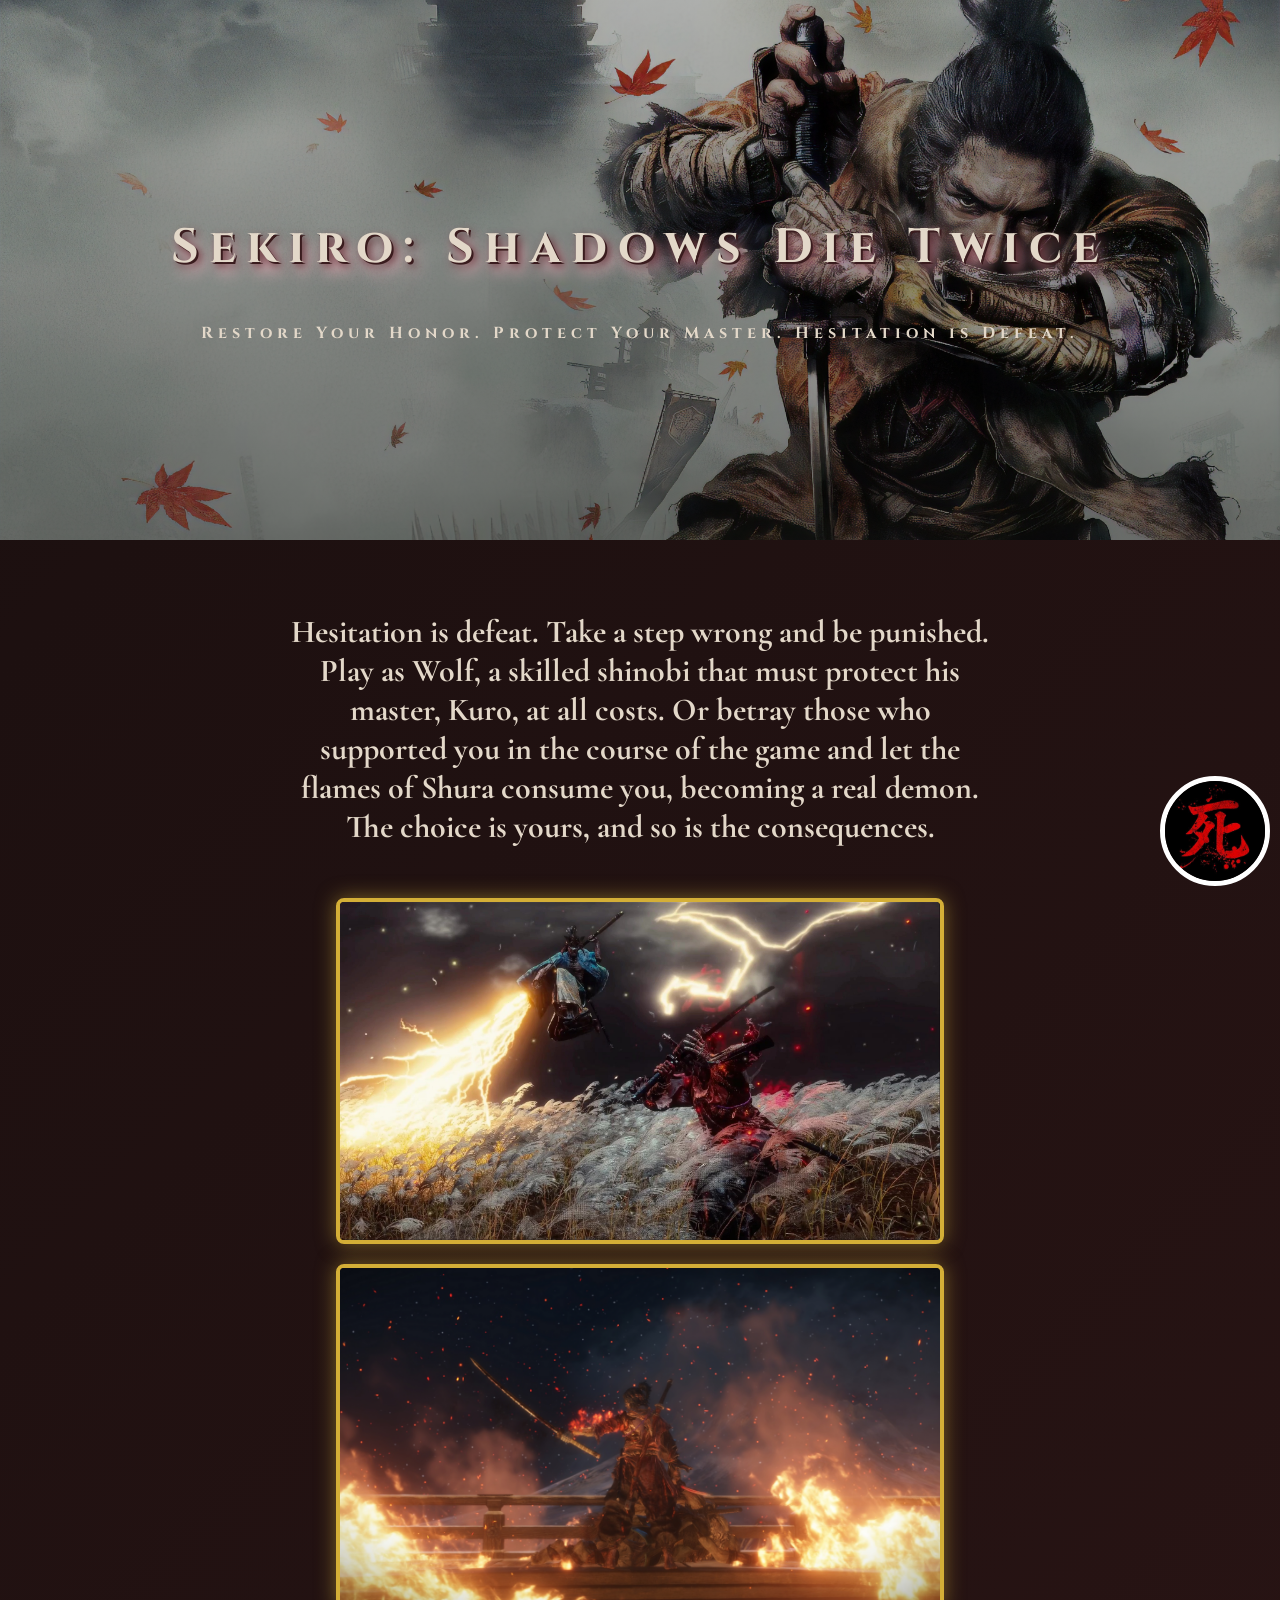
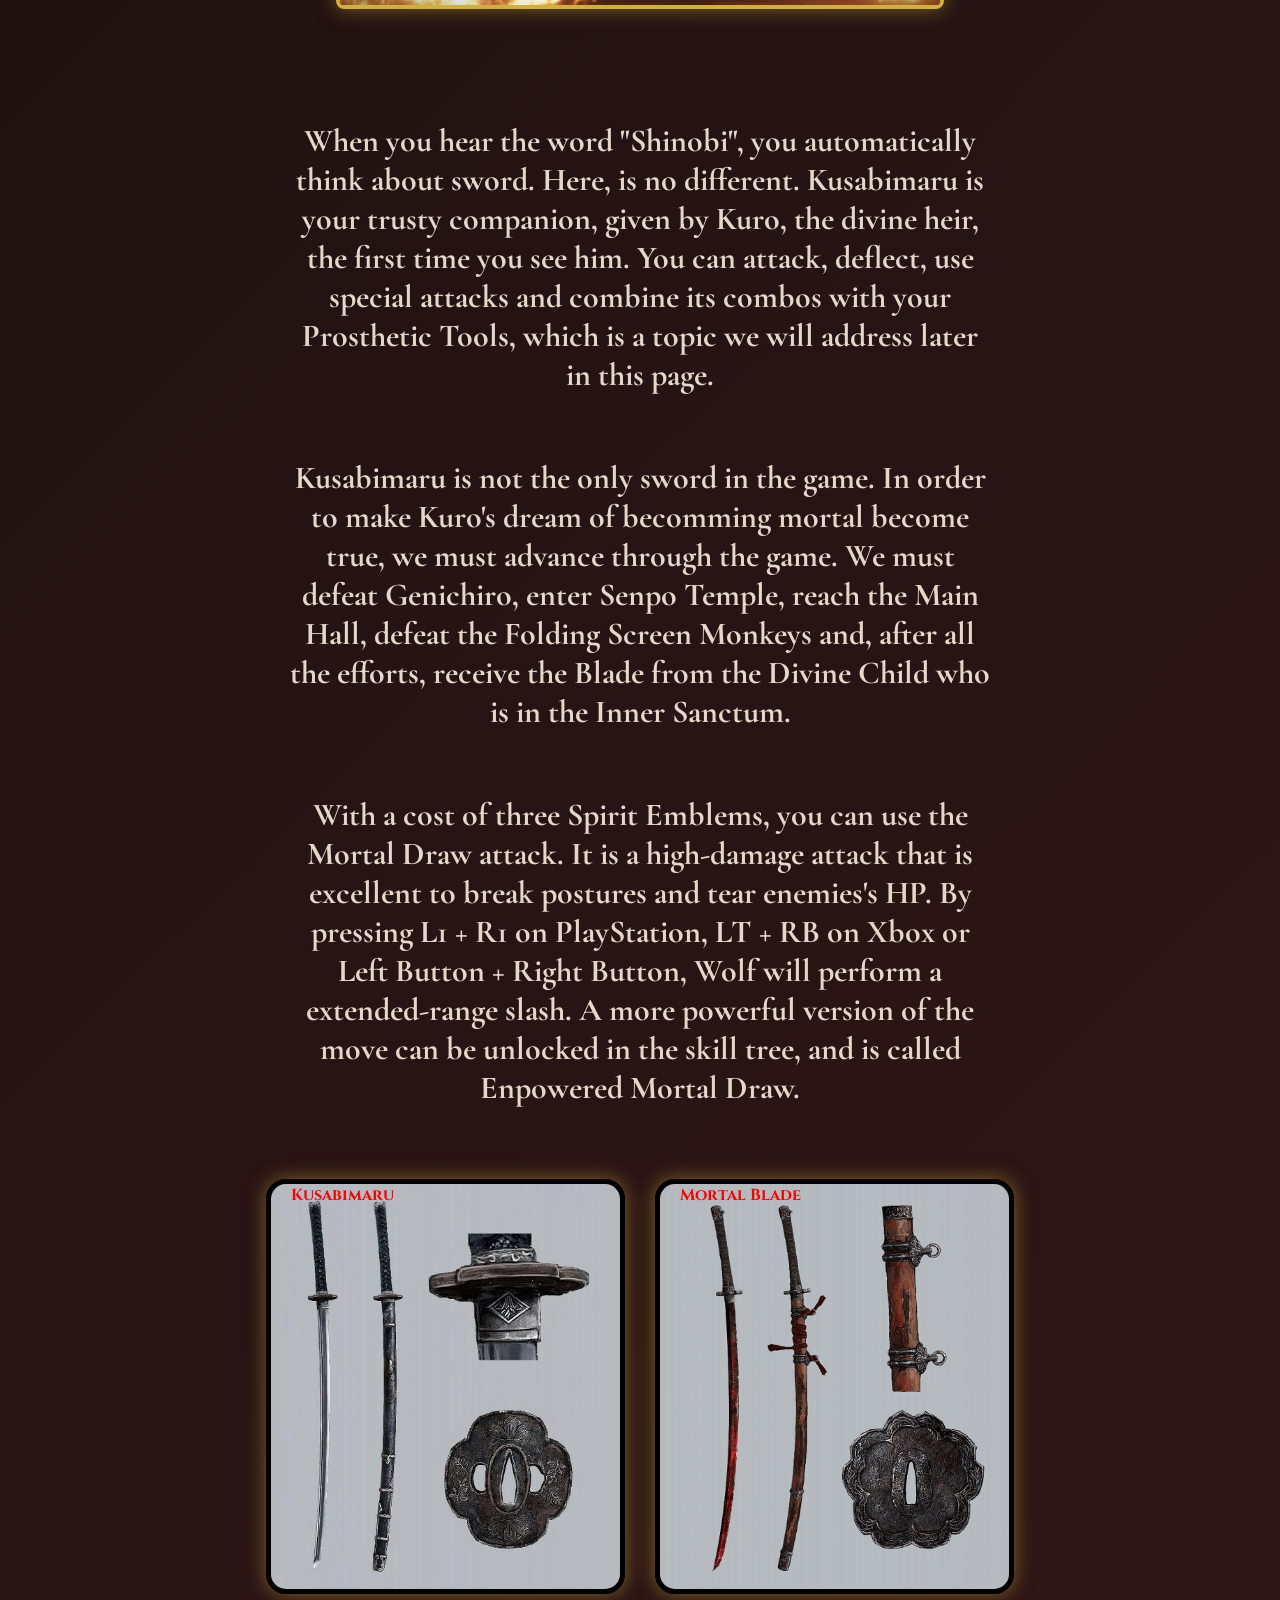
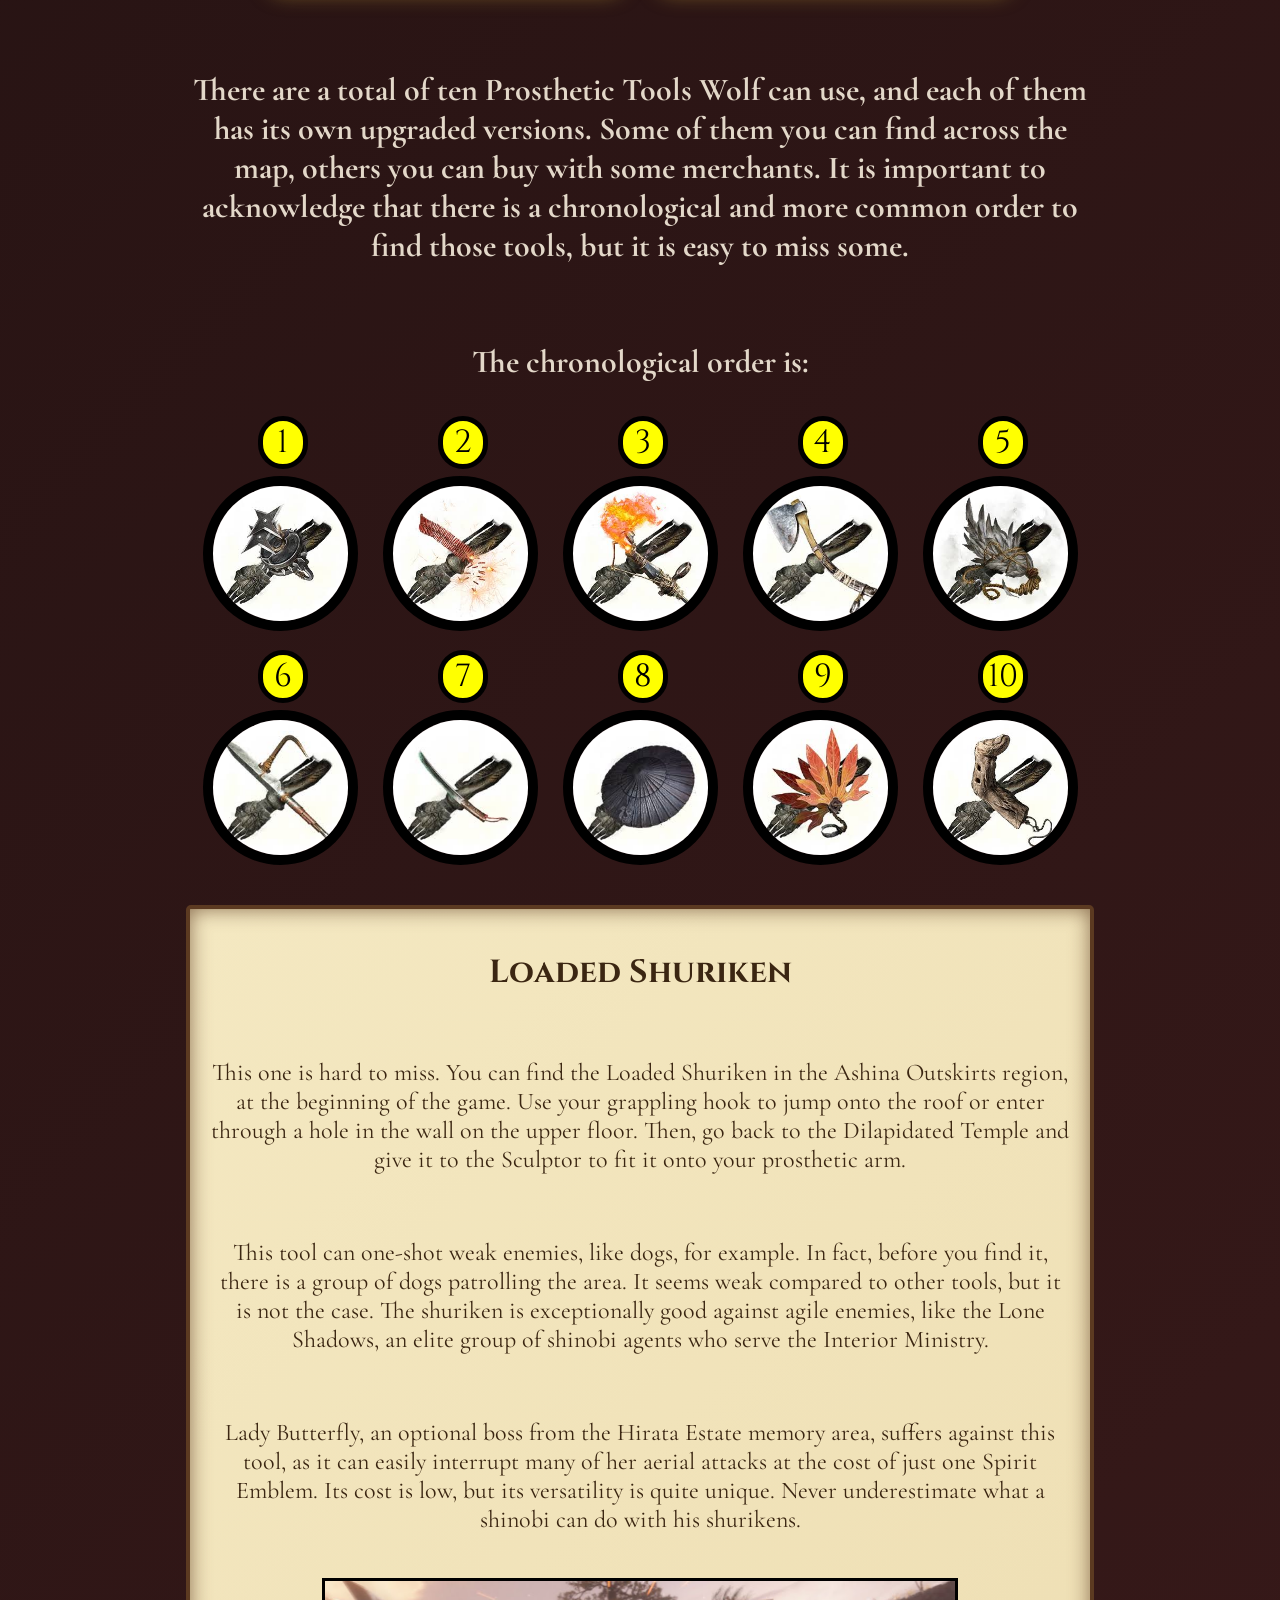
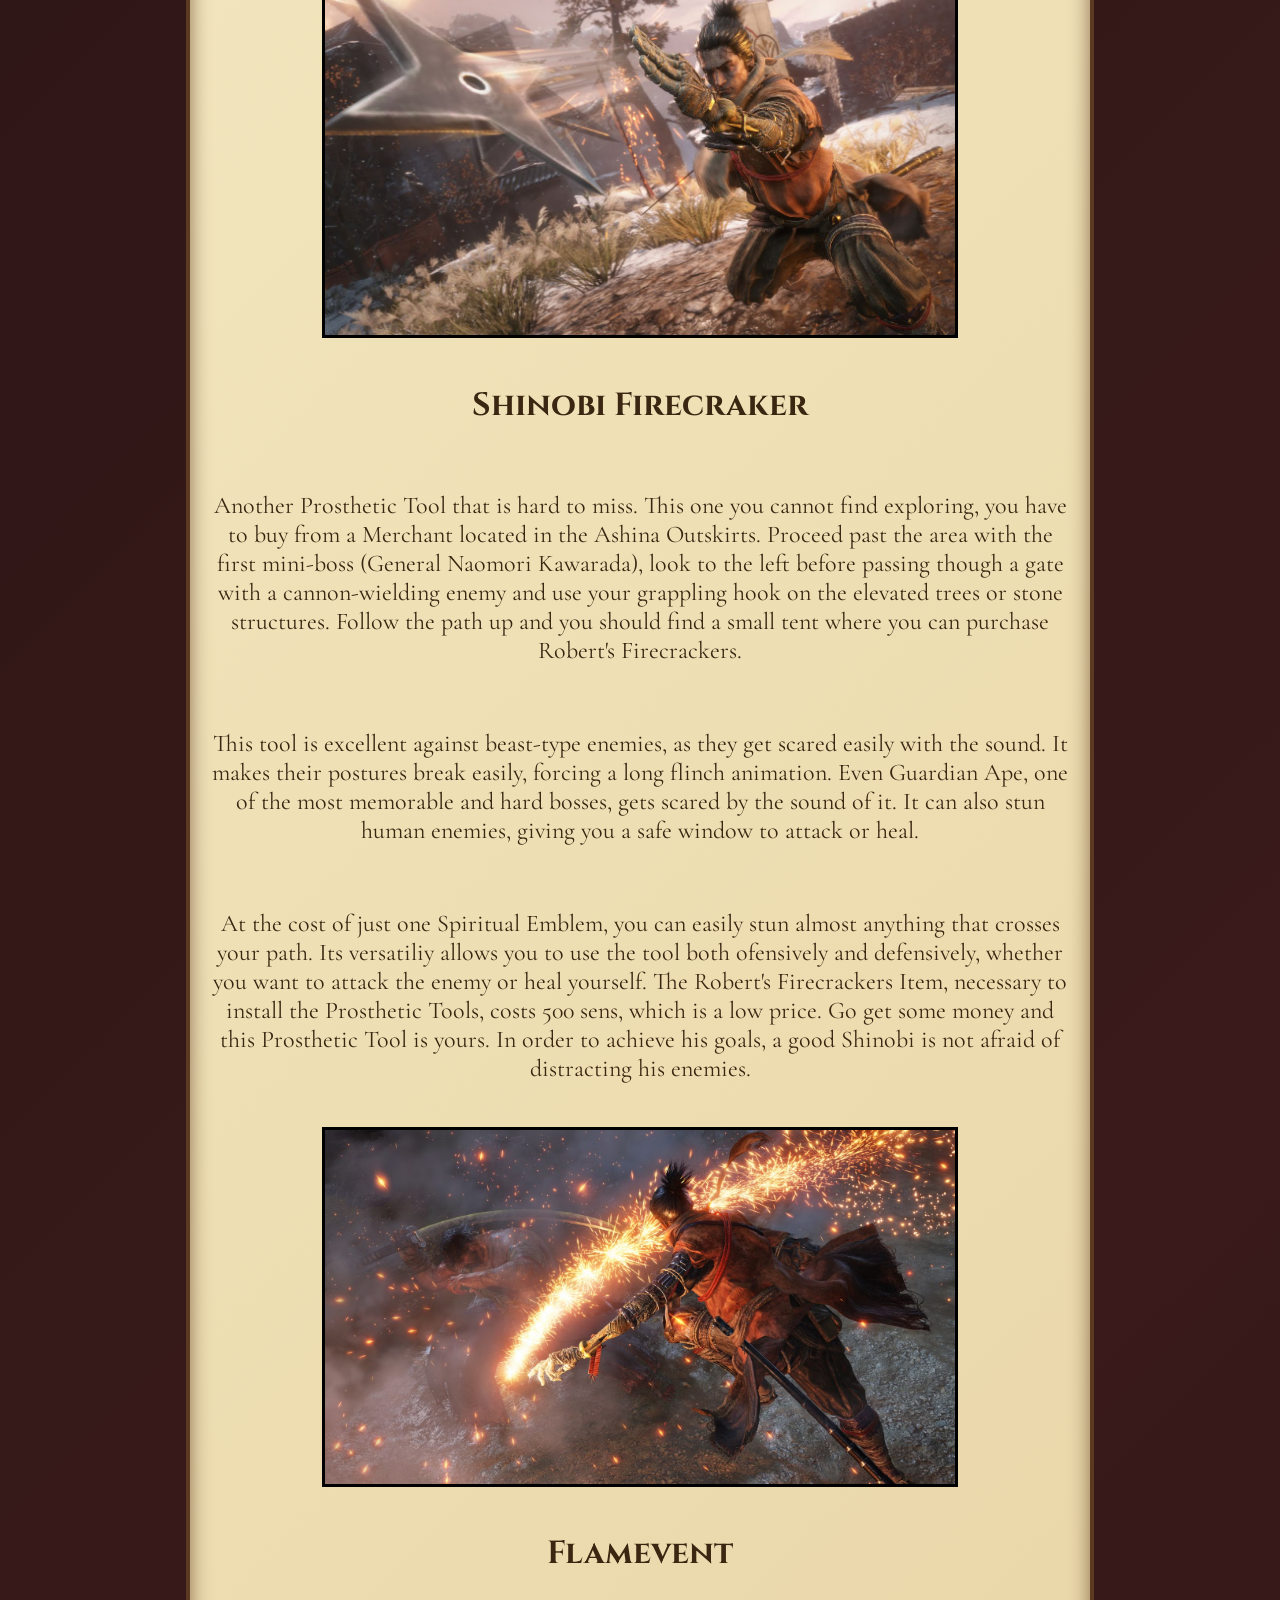
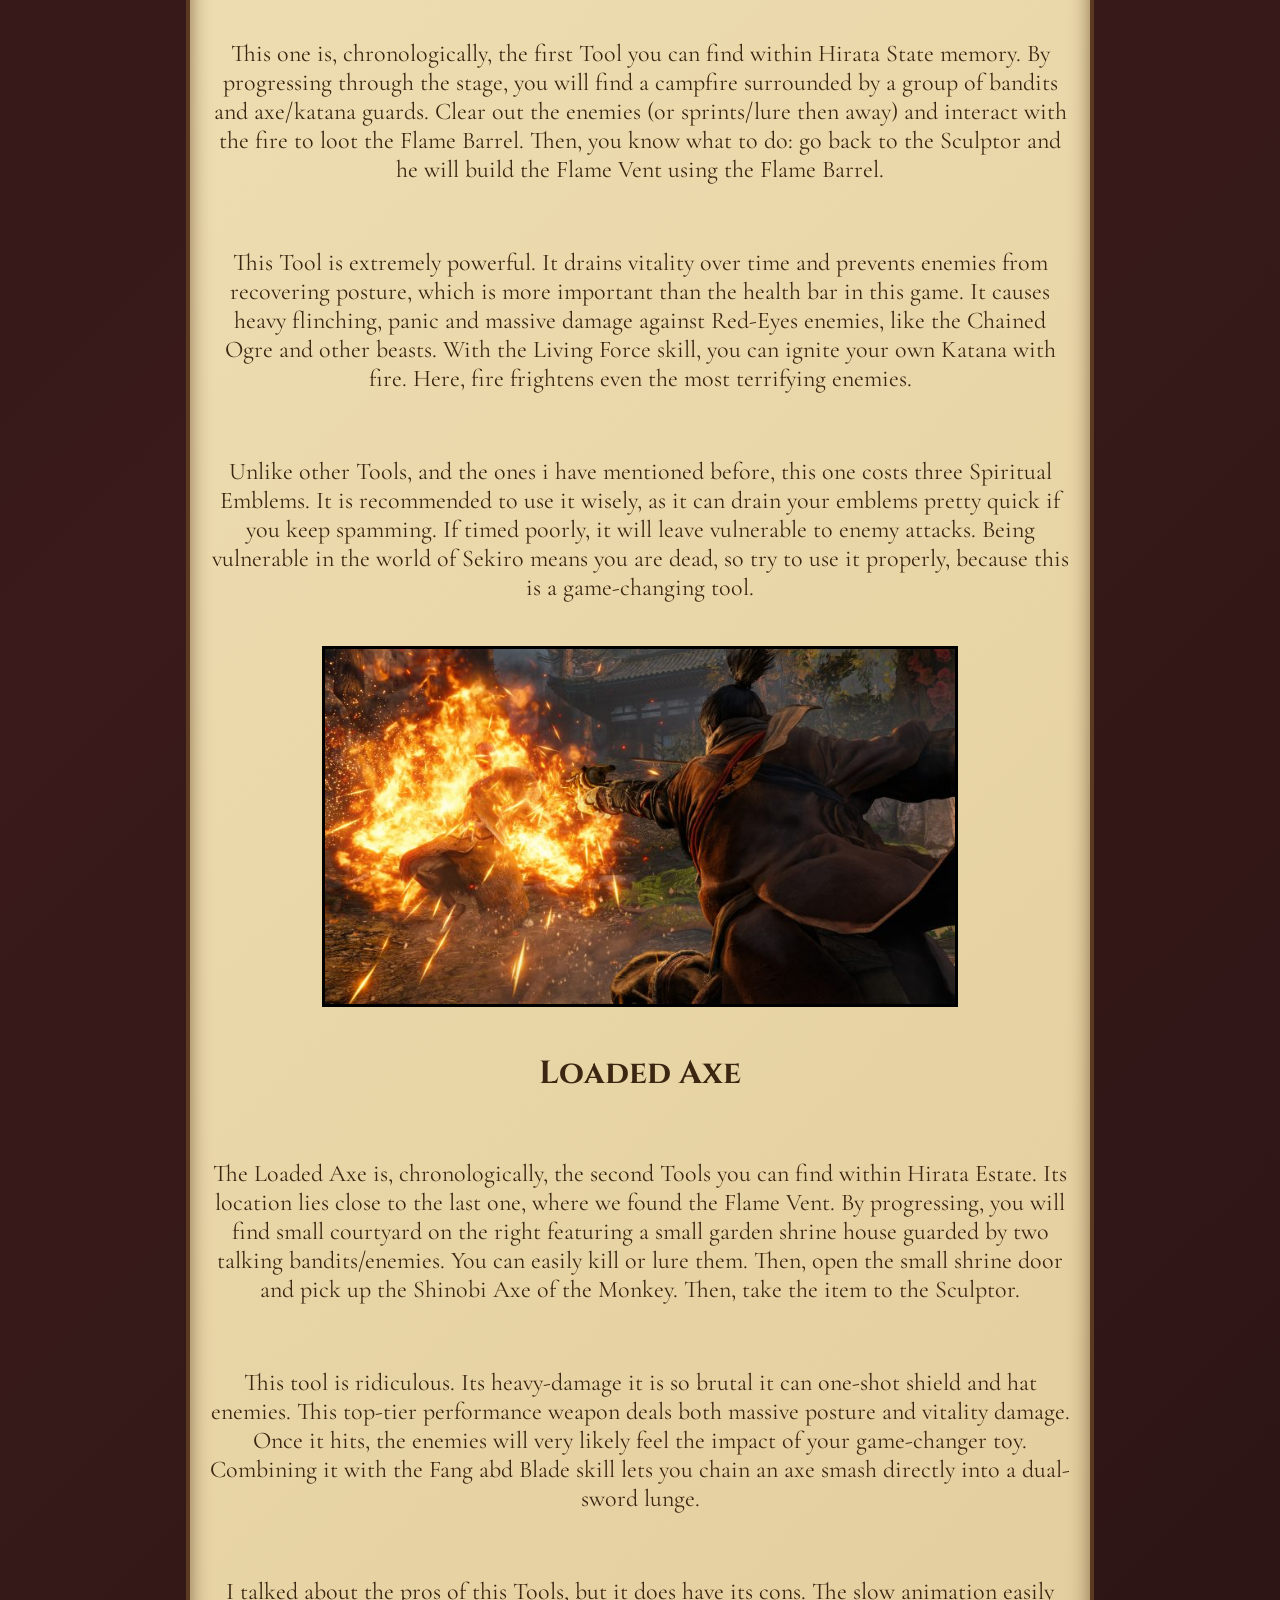
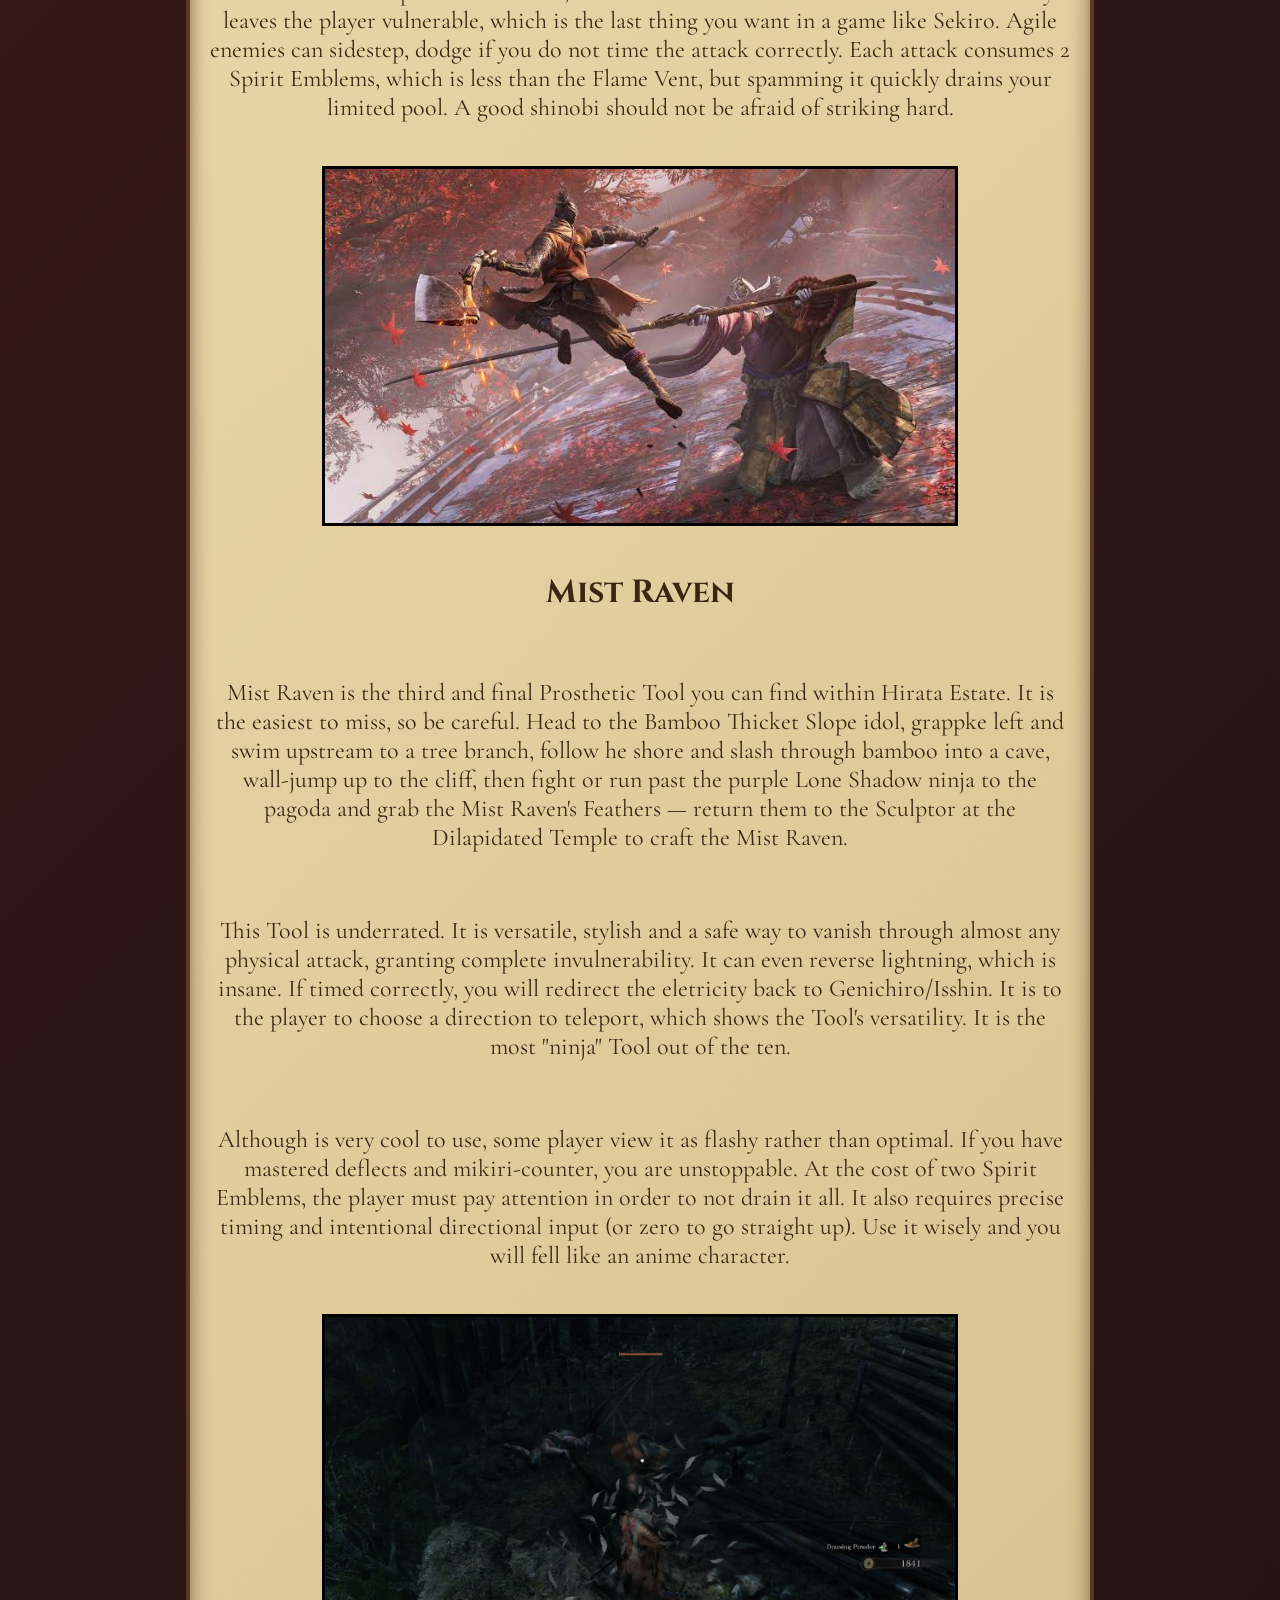
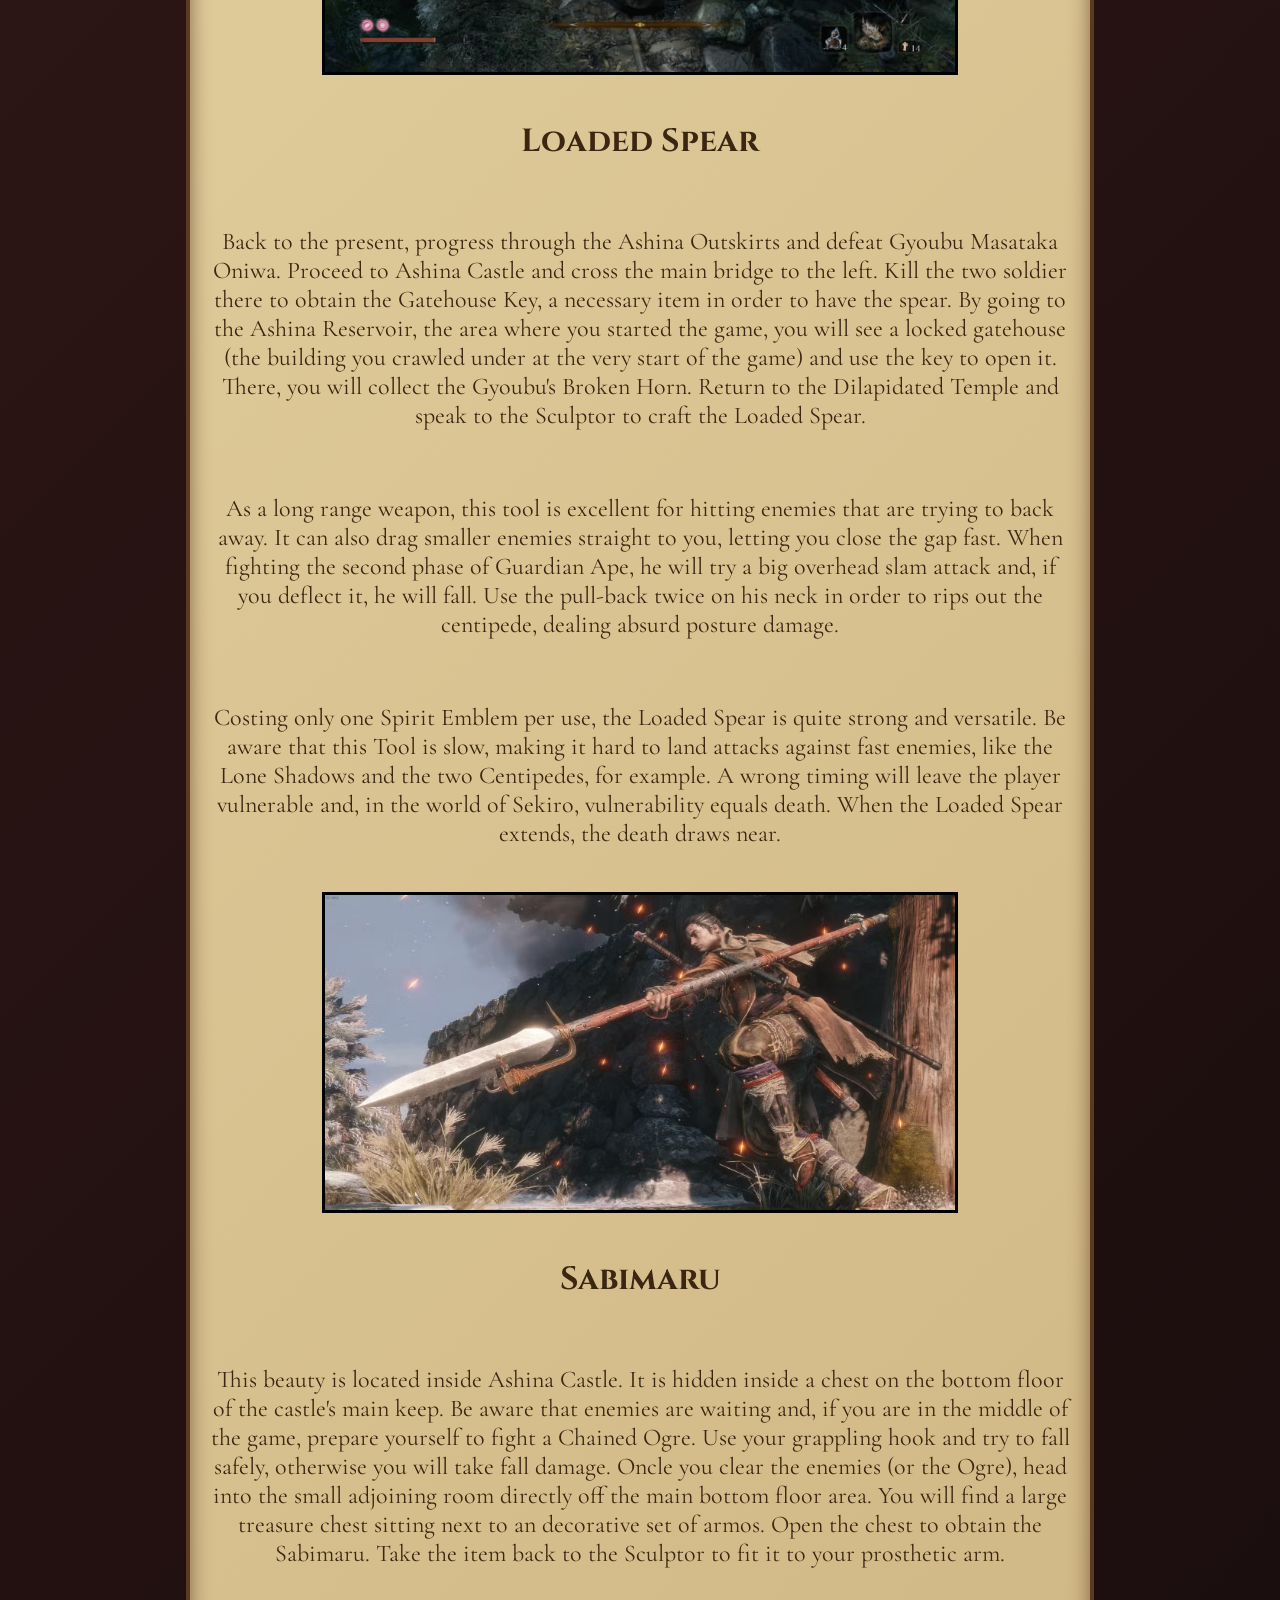
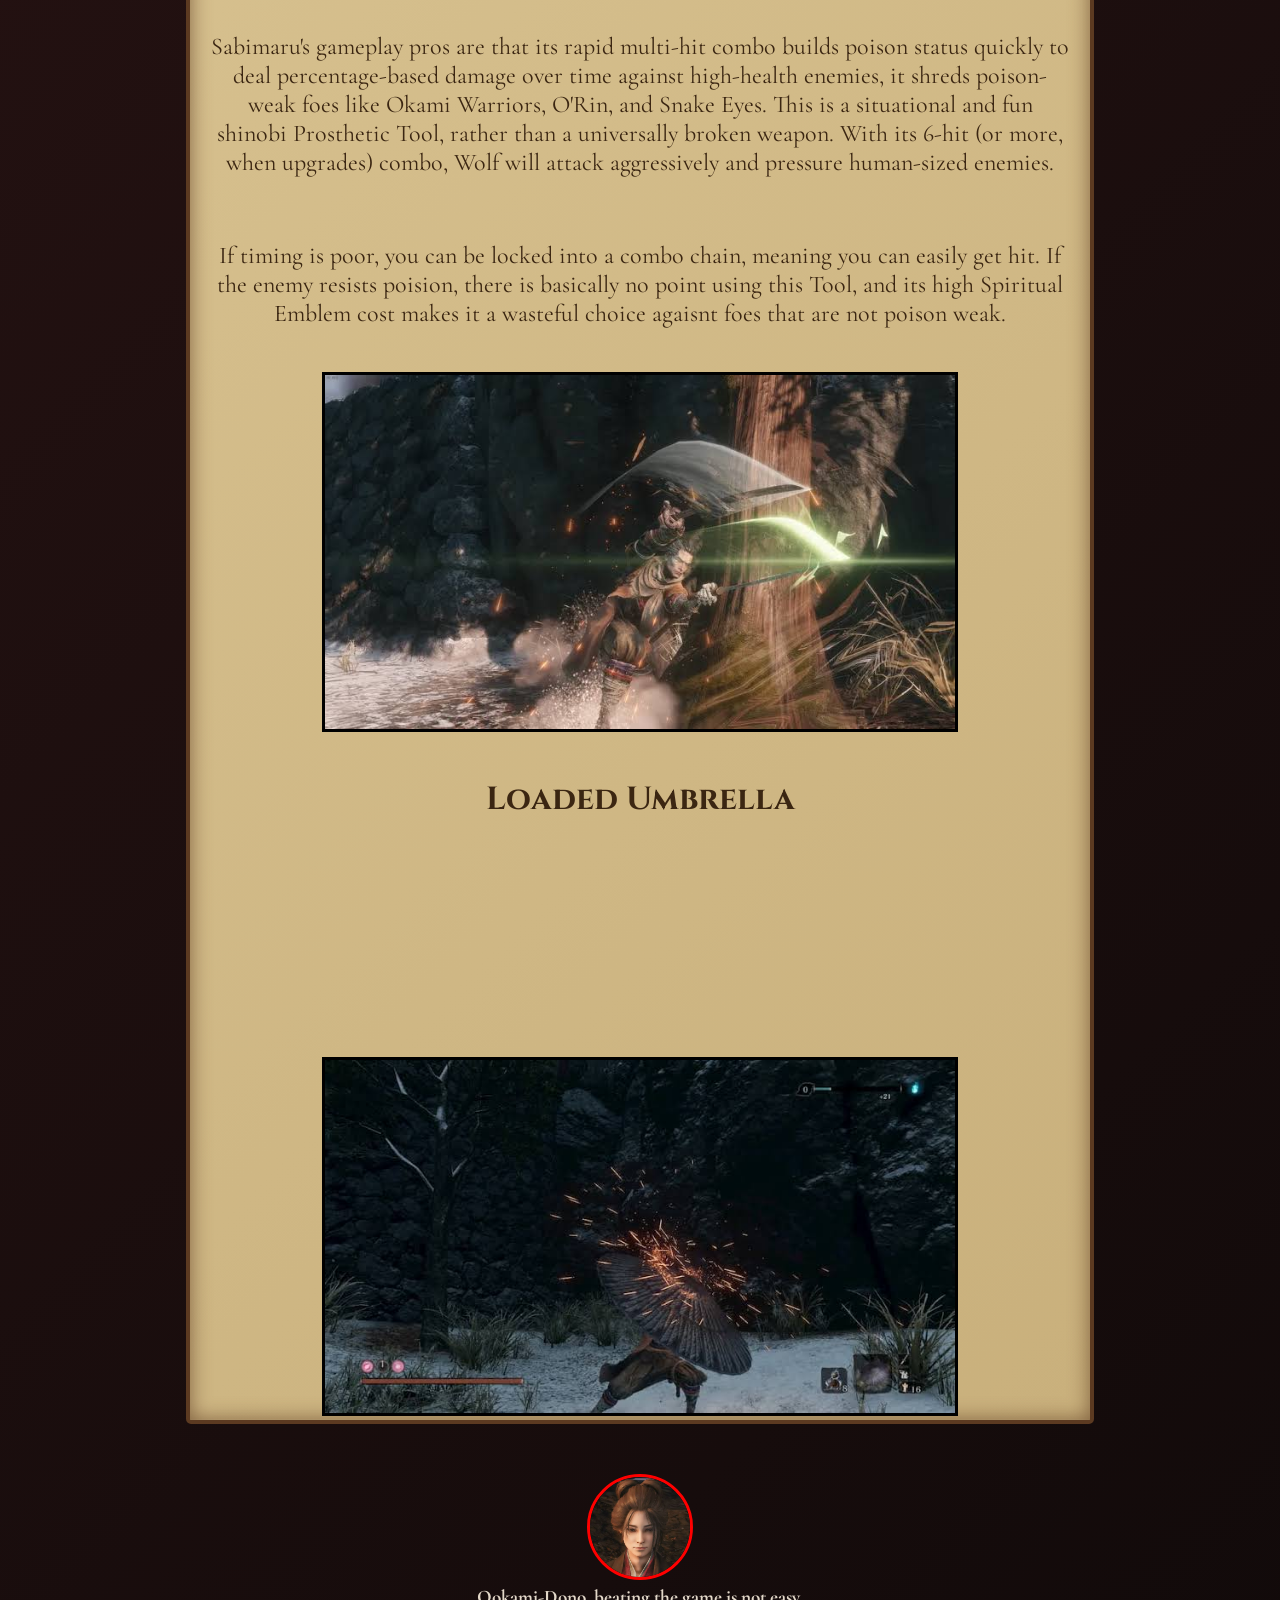
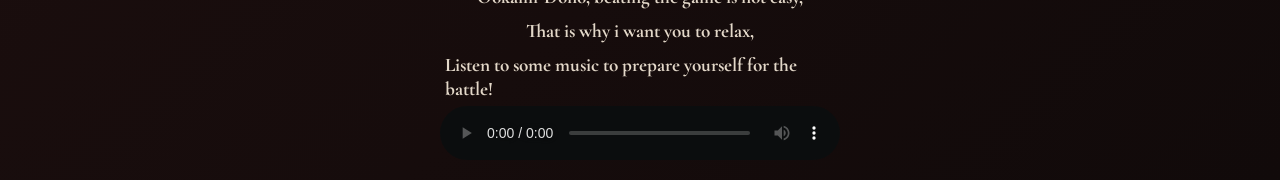
==== index.html @ 7682ea84 "Rename AboutTheGame.html to index.html" ====
<!DOCTYPE html>

<html lang="en">

<head>
    
    <!--Title + Icon + CSS + Fonts + Metatags-->

    <title>Sekiro: Shadows Die Twice</title>
    <link rel="icon" type="image/png" href="SekiroImages/SekiroIcon.png">
    <link rel="stylesheet" href="Sekiro.css">
    <link href="https://fonts.googleapis.com/css2?family=Cinzel:wght@400..900&family=Cormorant+Garamond:ital,wght@0,300..700;1,300..700&family=Nosifer&display=swap" rel="stylesheet">
    <link href="https://fonts.googleapis.com/css2?family=Cinzel:wght@400..900&family=Cormorant+Garamond:ital,wght@0,300..700;1,300..700&family=Nosifer&display=swap" rel="stylesheet">

    <meta charset="UTF-8">
    <meta name="Author" content="Carlos Henryque">
    <meta name="Description" content="A webpage dedicated to a masterpiece of a game.">

</head>

<body>

    <!--Header-->

    <div class="SekiroHeader">
        <h1>Sekiro: Shadows Die Twice</h1>
        <h2>Restore Your Honor. Protect Your Master. Hesitation is Defeat.</h2>
    </div>

    <!--Presenting the Game-->

    <div class="SekiroPresentation">
        <p>Hesitation is defeat. Take a step wrong and be punished. Play as Wolf, a skilled shinobi that must protect his master, Kuro, at all costs. Or betray those who supported you in the course of the game and let the flames of Shura consume you, becoming a real demon. The choice is yours, and so is the consequences.</p>
        <img src="SekiroImages/SekiroGood.jpg">
        <img src="SekiroImages/SekiroShura.png">
    </div>

    <!--Weapons-->

    <div class="SekiroPresentation">
        <p>When you hear the word "Shinobi", you automatically think about sword. Here, is no different. Kusabimaru is your trusty companion, given by Kuro, the divine heir, the first time you see him. You can attack, deflect, use special attacks and combine its combos with your <span>Prosthetic Tools</span>, which is a topic we will address later in this page.</p>
        <p>Kusabimaru is not the only sword in the game. In order to make Kuro's dream of becomming mortal become true, we must advance through the game. We must defeat Genichiro, enter Senpo Temple, reach the Main Hall, defeat the Folding Screen Monkeys and, after all the efforts, receive the Blade from the Divine Child who is in the Inner Sanctum.</p>
        <p>With a cost of three Spirit Emblems, you can use the Mortal Draw attack. It is a high-damage attack that is excellent to break postures and tear enemies's HP. By pressing L1 + R1 on PlayStation, LT + RB on Xbox or Left Button + Right Button, Wolf will perform a extended-range slash. A more powerful version of the move can be unlocked in the skill tree, and is called Enpowered Mortal Draw.</p>

        <!--Sword Container-->

        <div class="SwordContainer">

            <div class="WeaponItem">
                <img src="SekiroImages/Kusabimaru.webp">
                <span class="Badge">Kusabimaru</span>
            </div>

            <div class="WeaponItem">
                <img src="SekiroImages/MortalBlade.png">
                <span class="Badge">Mortal Blade</span>
            </div>
        </div>
        
    </div>

    <!--Tools-->

    <div class="SekiroTools">

        <p>There are a total of ten Prosthetic Tools Wolf can use, and each of them has its own upgraded versions. Some of them you can find across the map, others you can buy with some merchants. It is important to acknowledge that there is a chronological and more common order to find those tools, but it is easy to miss some.</p>
        <p>The chronological order is: </p>
        
        <!-- Shuriken-->

        <div class="ToolsItem">
            <img src="Tools/Shuriken.jpeg">
            <span class="ToolsBadge">1</span>
        </div>
        
        <!--Firecracker-->

        <div class="ToolsItem">
            <img src="Tools/Firecracker.jpeg">
            <span class="ToolsBadge">2</span>
        </div>
        
        <!--Flamevent-->

        <div class="ToolsItem">
            <img src="Tools/Flamevent.jpeg">
            <span class="ToolsBadge">3</span>
        </div>

        <!--Axe-->
        
        <div class="ToolsItem">
            <img src="Tools/Axe.jpeg">
            <span class="ToolsBadge">4</span>
        </div>

        <!--Mist Raven-->
        
        <div class="ToolsItem">
            <img src="Tools/MistRaven.jpeg">
            <span class="ToolsBadge">5</span>
        </div>

        <!--Spear-->

        <div class="ToolsItem">
            <img src="Tools/Spear.jpeg">
            <span class="ToolsBadge">6</span>
        </div>

        <!--Sabimaru-->
        
        <div class="ToolsItem">
            <img src="Tools/Sabimaru.jpeg">
            <span class="ToolsBadge">7</span>
        </div>

        <!--Umbrella-->

        <div class="ToolsItem">
            <img src="Tools/Umbrella.jpeg">
            <span class="ToolsBadge">8</span>
        </div>

        <!--Divine Abduction-->

        <div class="ToolsItem">
            <img src="Tools/Abduction.jpeg">
            <span class="ToolsBadge">9</span>
        </div>

        <!--Whistle-->

        <div class="ToolsItem">
            <img src="Tools/Whistle.jpeg">
            <span class="ToolsBadge">10</span>
        </div>

    </div>
    <br><br>

    <!--Presenting the Tools-->

    <div class="ToolsPresentation">

        <!--Shuriken-->

        <h1>Loaded Shuriken</h1>
        <p>This one is hard to miss. You can find the Loaded Shuriken in the Ashina Outskirts region, at the beginning of the game. Use your grappling hook to jump onto the roof or enter through a hole in the wall on the upper floor. Then, go back to the Dilapidated Temple and give it to the Sculptor to fit it onto your prosthetic arm.</p>
        <p>This tool can one-shot weak enemies, like dogs, for example. In fact, before you find it, there is a group of dogs patrolling the area. It seems weak compared to other tools, but it is not the case. The shuriken is exceptionally good against agile enemies, like the Lone Shadows, an elite group of shinobi agents who serve the Interior Ministry. </p>
        <p>Lady Butterfly, an optional boss from the Hirata Estate memory area, suffers against this tool, as it can easily interrupt many of her aerial attacks at the cost of just one Spirit Emblem. Its cost is low, but its versatility is quite unique. Never underestimate what a shinobi can do with his shurikens. </p>
        <img src="Tools/ShurikenGameplay.jpeg">

        <!--Firecracker-->

        <h1>Shinobi Firecraker</h1>
        <p>Another Prosthetic Tool that is hard to miss. This one you cannot find exploring, you have to buy from a Merchant located in the Ashina Outskirts. Proceed past the area with the first mini-boss (General Naomori Kawarada), look to the left before passing though a gate with a cannon-wielding enemy and use your grappling hook on the elevated trees or stone structures. Follow the path up and you should find a small tent where you can purchase Robert's Firecrackers.</p>
        <p>This tool is excellent against beast-type enemies, as they get scared easily with the sound. It makes their postures break easily, forcing a long flinch animation. Even Guardian Ape, one of the most memorable and hard bosses, gets scared by the sound of it. It can also stun human enemies, giving you a safe window to attack or heal.</p>
        <p>At the cost of just one Spiritual Emblem, you can easily stun almost anything that crosses your path. Its versatiliy allows you to use the tool both ofensively and defensively, whether you want to attack the enemy or heal yourself. The Robert's Firecrackers Item, necessary to install the Prosthetic Tools, costs 500 sens, which is a low price. Go get some money and this Prosthetic Tool is yours. In order to achieve his goals, a good Shinobi is not afraid of distracting his enemies. </p>
        <img src="Tools/FirecrackerGameplay.avif">

        <!--Flame Vent-->

        <h1>Flamevent</h1>
        <p>This one is, chronologically, the first Tool you can find within Hirata State memory. By progressing through the stage, you will find a campfire surrounded by a group of bandits and axe/katana guards. Clear out the enemies (or sprints/lure then away) and interact with the fire to loot the Flame Barrel. Then, you know what to do: go back to the Sculptor and he will build the Flame Vent using the Flame Barrel.</p>
        <p>This Tool is extremely powerful. It drains vitality over time and prevents enemies from recovering posture, which is more important than the health bar in this game. It causes heavy flinching, panic and massive damage against Red-Eyes enemies, like the Chained Ogre and other beasts. With the Living Force skill, you can ignite your own Katana with fire. Here, fire frightens even the most terrifying enemies.</p>
        <p>Unlike other Tools, and the ones i have mentioned before, this one costs three Spiritual Emblems. It is recommended to use it wisely, as it can drain your emblems pretty quick if you keep spamming. If timed poorly, it will leave vulnerable to enemy attacks. Being vulnerable in the world of Sekiro means you are dead, so try to use it properly, because this is a game-changing tool.</p>
        <img src="Tools/FlameventGameplay.jpg">
        
        <!--Loaded Axe-->

        <h1>Loaded Axe</h1>
        <p>The Loaded Axe is, chronologically, the second Tools you can find within Hirata Estate. Its location lies close to the last one, where we found the Flame Vent. By progressing, you will find small courtyard on the right featuring a small garden shrine house guarded by two talking bandits/enemies. You can easily kill or lure them. Then, open the small shrine door and pick up the Shinobi Axe of the Monkey. Then, take the item to the Sculptor.</p>
        <p>This tool is ridiculous. Its heavy-damage it is so brutal it can one-shot shield and hat enemies. This top-tier performance weapon deals both massive posture and vitality damage. Once it hits, the enemies will very likely feel the impact of your game-changer toy. Combining it with the Fang abd Blade skill lets you chain an axe smash directly into a dual-sword lunge.</p>
        <p>I talked about the pros of this Tools, but it does have its cons. The slow animation easily leaves the player vulnerable, which is the last thing you want in a game like Sekiro. Agile enemies can sidestep, dodge if you do not time the attack correctly. Each attack consumes 2 Spirit Emblems, which is less than the Flame Vent, but spamming it quickly drains your limited pool. A good shinobi should not be afraid of striking hard.</p>
        <img src="Tools/AxeGameplay.jpeg">

        <!--Mist Raven-->

        <h1>Mist Raven</h1>
        <p>Mist Raven is the third and final Prosthetic Tool you can find within Hirata Estate. It is the easiest to miss, so be careful. Head to the Bamboo Thicket Slope idol, grappke left and swim upstream to a tree branch, follow he shore and slash through bamboo into a cave, wall-jump up to the cliff, then fight or run past the purple Lone Shadow ninja to the pagoda and grab the Mist Raven's Feathers — return them to the Sculptor at the Dilapidated Temple to craft the Mist Raven.</p>
        <p>This Tool is underrated. It is versatile, stylish and a safe way to vanish through almost any physical attack, granting complete invulnerability. It can even reverse lightning, which is insane. If timed correctly, you will redirect the eletricity back to Genichiro/Isshin. It is to the player to choose a direction to teleport, which shows the Tool's versatility. It is the most "ninja" Tool out of the ten.</p>
        <p>Although is very cool to use, some player view it as flashy rather than optimal. If you have mastered deflects and mikiri-counter, you are unstoppable. At the cost of two Spirit Emblems, the player must pay attention in order to not drain it all. It also requires precise timing and intentional directional input (or zero to go straight up). Use it wisely and you will fell like an anime character.</p>
        <img src="Tools/MistRavenGameplay.jpg">

        <!--Loaded Spear-->

        <h1>Loaded Spear</h1>
        <p>Back to the present, progress through the Ashina Outskirts and defeat Gyoubu Masataka Oniwa. Proceed to Ashina Castle and cross the main bridge to the left. Kill the two soldier there to obtain the Gatehouse Key, a necessary item in order to have the spear. By going to the Ashina Reservoir, the area where you started the game, you will see a locked gatehouse (the building you crawled under at the very start of the game) and use the key to open it. There, you will collect the Gyoubu's Broken Horn. Return to the Dilapidated Temple and speak to the Sculptor to craft the Loaded Spear.</p>
        <p>As a long range weapon, this tool is excellent for hitting enemies that are trying to back away. It can also drag smaller enemies straight to you, letting you close the gap fast. When fighting the second phase of Guardian Ape, he will try a big overhead slam attack and, if you deflect it, he will fall. Use the pull-back twice on his neck in order to rips out the centipede, dealing absurd posture damage.</p>
        <p>Costing only one Spirit Emblem per use, the Loaded Spear is quite strong and versatile. Be aware that this Tool is slow, making it hard to land attacks against fast enemies, like the Lone Shadows and the two Centipedes, for example. A wrong timing will leave the player vulnerable and, in the world of Sekiro, vulnerability equals death. When the Loaded Spear extends, the death draws near.</p>
        <img src="Tools/SpearGameplay.avif">

        <!--Sabimaru-->

        <h1>Sabimaru</h1>
        <p>This beauty is located inside Ashina Castle. It is hidden inside a chest on the bottom floor of the castle's main keep. Be aware that enemies are waiting and, if you are in the middle of the game, prepare yourself to fight a Chained Ogre. Use your grappling hook and try to fall safely, otherwise you will take fall damage. Oncle you clear the enemies (or the Ogre), head into the small adjoining room directly off the main bottom floor area. You will find a large treasure chest sitting next to an decorative set of armos. Open the chest to obtain the Sabimaru. Take the item back to the Sculptor to fit it to your prosthetic arm.</p>
        <p>Sabimaru's gameplay pros are that its rapid multi-hit combo builds poison status quickly to deal percentage-based damage over time against high-health enemies, it shreds poison-weak foes like Okami Warriors, O'Rin, and Snake Eyes. This is a situational and fun shinobi Prosthetic Tool, rather than a universally broken weapon. With its 6-hit (or more, when upgrades) combo, Wolf will attack aggressively and pressure human-sized enemies.</p>
        <p>If timing is poor, you can be locked into a combo chain, meaning you can easily get hit. If the enemy resists poision, there is basically no point using this Tool, and its high Spiritual Emblem cost makes it a wasteful choice agaisnt foes that are not poison weak. </p>
        <img src="Tools/SabimaruGameplay.jpeg">

        <!--Umbrella-->

        <h1>Loaded Umbrella</h1>
        <p></p>
        <p></p>
        <p></p>
        <img src="Tools/UmbrellaGameplay.jpeg">

    </div>

    <!--Sekiro Button-->

    <a href="#" class="SekiroButton">
        <img src="SekiroImages/SekiroButton.jpg"> 
    </a>

    <!--Audio-->

    <div class="ControllingAudio">
        
        <img src="SekiroImages/Emma.jpg">
        <p>Ookami-Dono, beating the game is not easy,</p>
        <p>That is why i want you to relax,</p>
        <p>Listen to some music to prepare yourself for the battle!</p>

        <audio controls loop>
            <source src="Songs/ThemeSong.mp3" type="audio/mpeg">
        </audio>
    </div>

</body>

</html>
---- Sekiro.css ----
@keyframes FadeIn{
    from {
        opacity: 0;
        transform: translateX(-20px);
    }
    to {
        opacity: 1;
        transform: translateX(0);
    }
}

/*Music*/

.ControllingAudio {
    display: flex;
    flex-direction: column;
    align-items: center;
    margin: 50px auto 20px auto;
    max-width: 400px;
}

.ControllingAudio img{
    height: 100px;
    border: solid 3px red;
    border-radius: 100px;
}

.ControllingAudio p {
    font-family: "Cormorant Garamond";
    font-size: 1.2rem;
    font-weight: bold;
    margin: 5px;
    color: #E3D8C9;
}

.ControllingAudio audio {
    filter: invert(1) hue-rotate(180deg);
    width: 100%;
}

/* Header */ 

.SekiroHeader {

    background: linear-gradient(rgba(0, 0, 0, 0.3), rgba(0, 0, 0, 0.5)), url('SekiroImages/SekiroHeader.jpg');
    background-size: cover;
    background-position: center 20%;
    display: flex;
    flex-direction: column;
    height: 60vh;
    align-items: center;
    justify-content: center;
    animation: FadeIn 3s ease-out;

}

.SekiroHeader h1{

    font-family: "Cinzel";
    font-size: 3rem;
    color: #E3D8C9;
    letter-spacing: 10px;

    text-shadow: 
    2px 2px 0px #3a1c1e,
    4px 4px 8px #5e2b31,
    6px 10px 15px #ffb7c5;

}

.SekiroHeader h2{
    
    font-family: "Cinzel";
    font-size: 1rem;
    color: #E3D8C9;
    margin-top: 10px;
    letter-spacing: 5px;

}

/* Presenting the Game */

.SekiroPresentation {
    
    display: flex;
    flex-direction: column;
    align-items: center;
    text-align: center;
    padding: 40px;
}

.SekiroPresentation img {
    margin: 0;
    max-width: 50%;
    height: auto;
    border: solid 4px #d4af37;
    margin-top: 20px;
    border-radius: 8px;
    box-shadow: 0 0 20px rgba(212, 175, 55, 0.5);
}

.SekiroPresentation p{

    font-family: "Cormorant Garamond";
    color: #E3D8C9;
    font-weight: bold;
    font-size: 2rem;
    max-width: 700px;
}

/* Swords */

.SwordContainer {
    display: flex;
    justify-content: center;
    gap: 30px;
    margin-top: 20px;
}

.SwordContainer img{
    border: solid 5px black;
    border-radius: 20px;
    max-height: 45vh;
    width: auto;
    max-width: 100%;
}

.WeaponItem {
    position: relative;
    display: inline-block;
}

.Badge {
    position: absolute;
    font-family: "Cinzel";
    top: 25px;
    left: 25px;
    color: red;
    font-weight: bold;
}

/* Prosthetic Tools */

.SekiroTools {
    display: flex;
    flex-wrap: wrap;
    justify-content: center;
    align-items: center;
    margin: 0 auto;
    max-width: 900px;
    gap: 25px;
}

.SekiroTools p{
    font-family: "Cormorant Garamond";
    font-size: 2rem;
    color: #E3D8C9;
    font-weight: bold;
    flex-basis: 100%;
    margin-bottom: 20px;
    text-align: center;
}

.SekiroTools img{
    margin-top: 50px;
    height: 15vh;
    border-radius: 150px;
    border: solid 10px black;
}

.ToolsItem {
    position: relative;
    display: inline-block;
}

.ToolsBadge {
    position: absolute;
    text-align: center;
    width: 40px;
    background-color: yellow;
    border-radius: 100px;
    border: solid 5px black;
    top: -10px;
    left: 55px;
    font-size: 2rem;
    font-family: "Cinzel";
}

.ToolsPresentation {
    text-align: center;
    background: linear-gradient(135deg, #f4e8c1 0%, #e8d5a6 40%, #c9b07c 100%);
    border: 4px solid #5c3a21;
    border-radius: 5px;
    max-width: 900px;
    margin: 0 auto;
    box-shadow: inset 0 0 20px rgba(92, 58, 33, 0.7);
}

.ToolsPresentation h1{
    font-family: "Cinzel";
    color: #3b2612;
    font-size: 2rem;
    padding: 20px;
}

.ToolsPresentation p {
    font-family: "Cormorant Garamond";
    color: #3b2612;
    font-size: 1.5rem;
    padding: 20px;
}

.ToolsPresentation img {
    border: solid 3px black;
    width: 70%;
    text-align: center;
    margin: 0 auto;
}

/* Body */

body {
    margin: 0;
    background: linear-gradient(135deg, #1a0f0f 0%, #3a1a1a 50%, #110a0a 100%);
}

/* Button */

.SekiroButton{
    position: fixed;
    right: 10px;
    bottom: 10px;
}

.SekiroButton img{
    border: solid 5px white;
    border-radius: 100px;
    height: 100px;
    transition: transform 0.3s ease, border 0.3s ease;
}

.SekiroButton:hover img{
    transform: scale(1.3);
    border: solid 5px red;
}
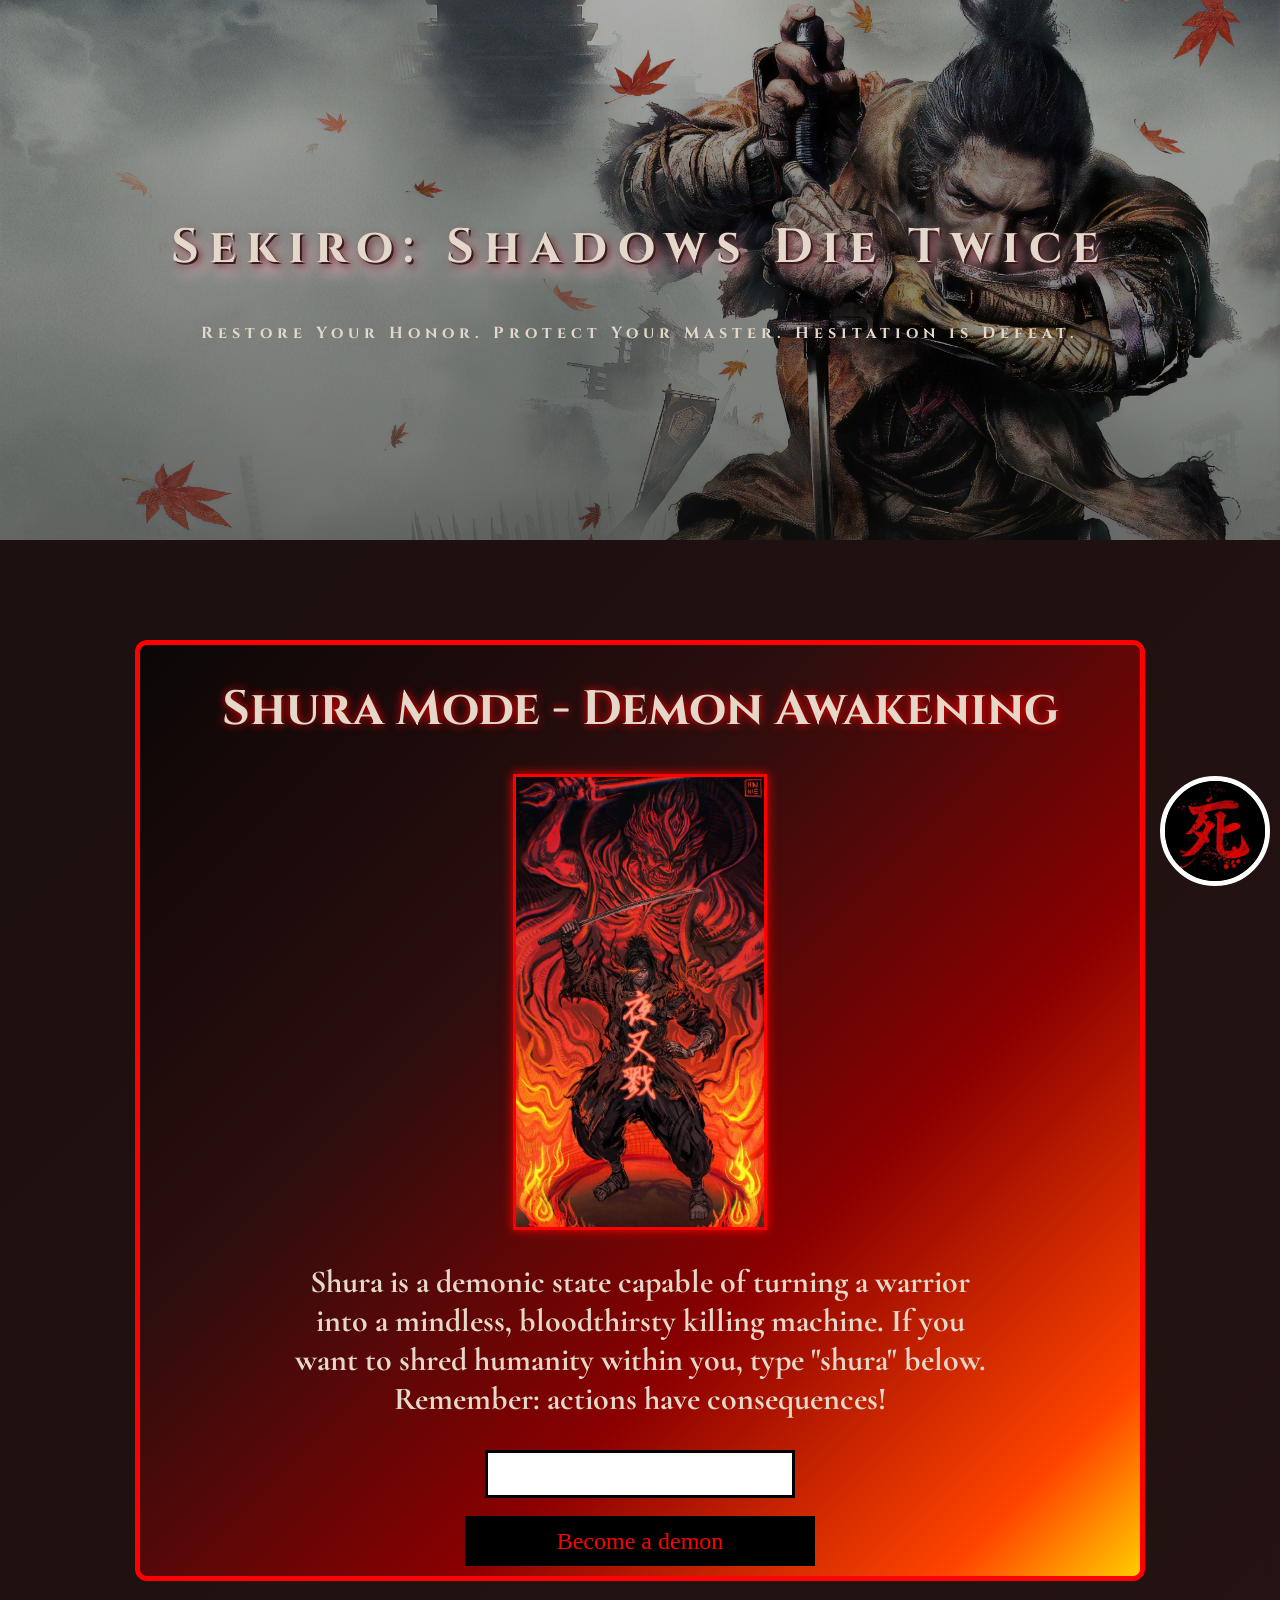
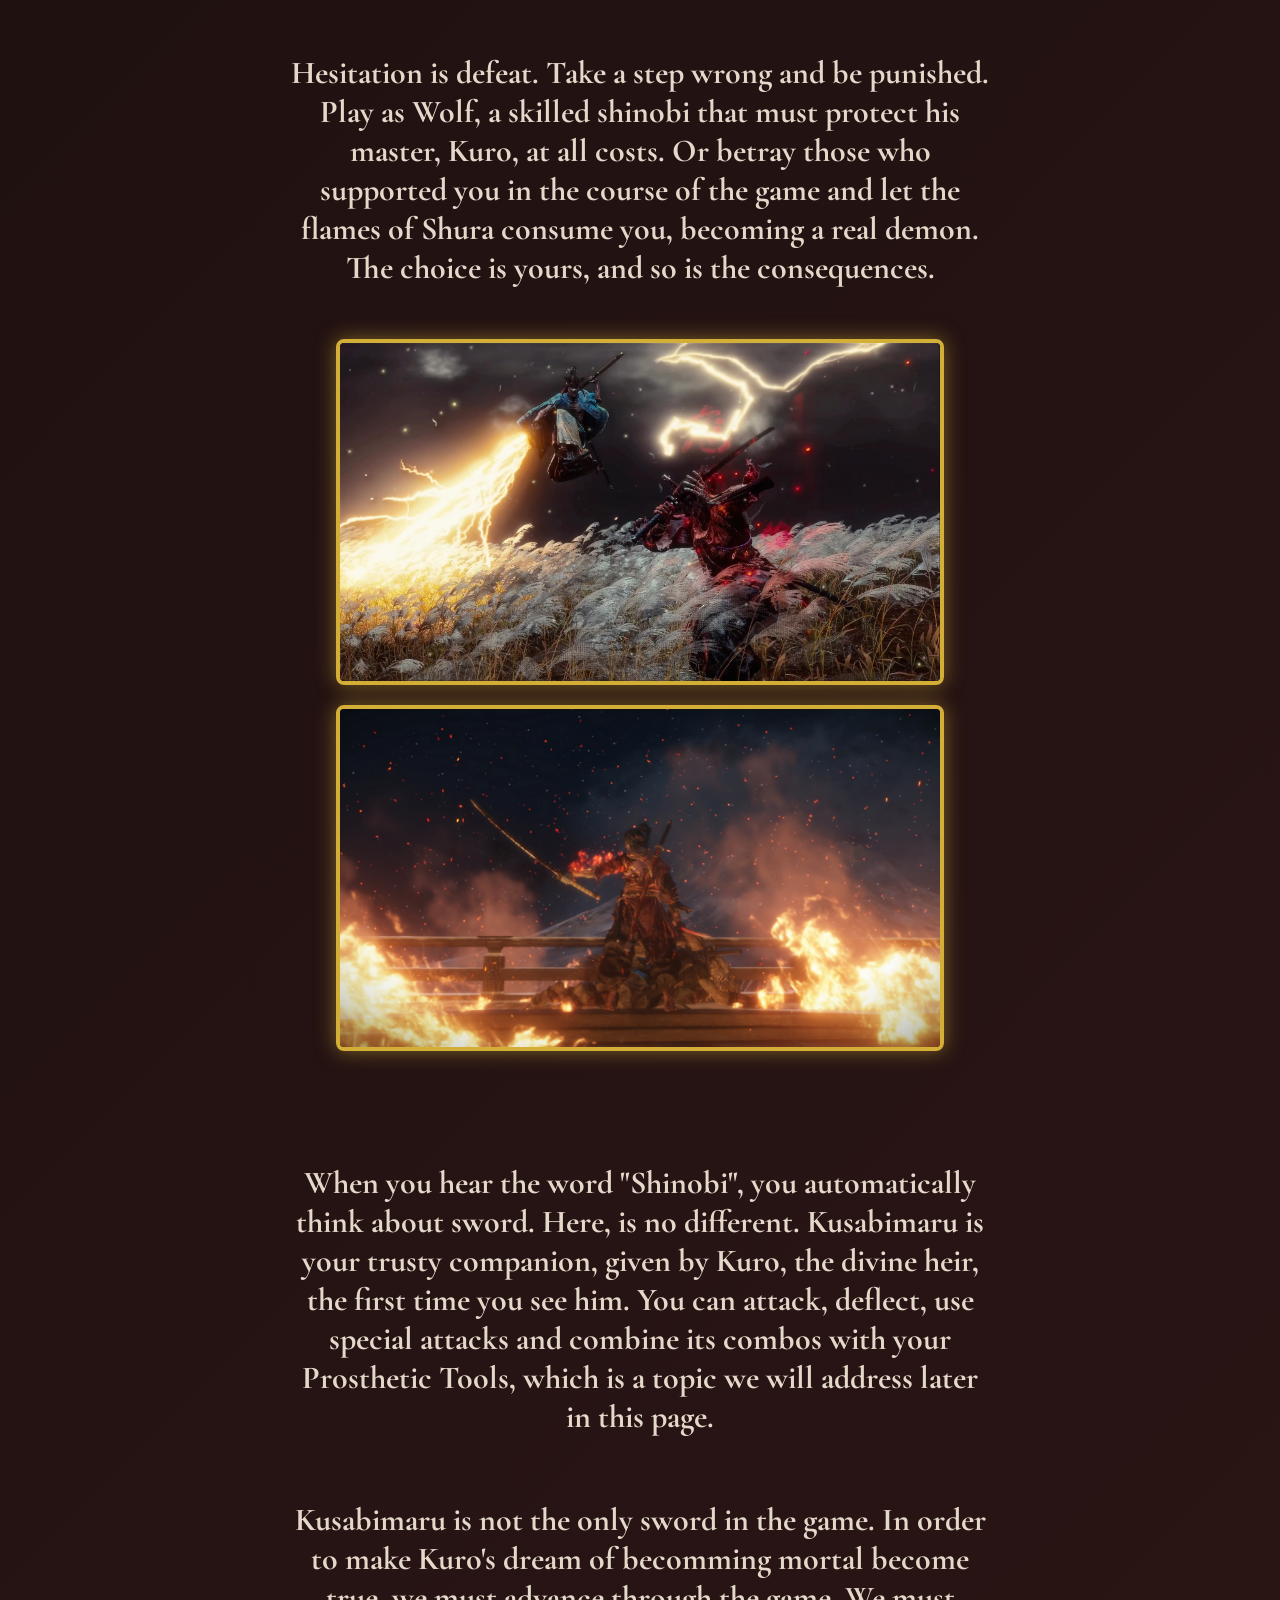
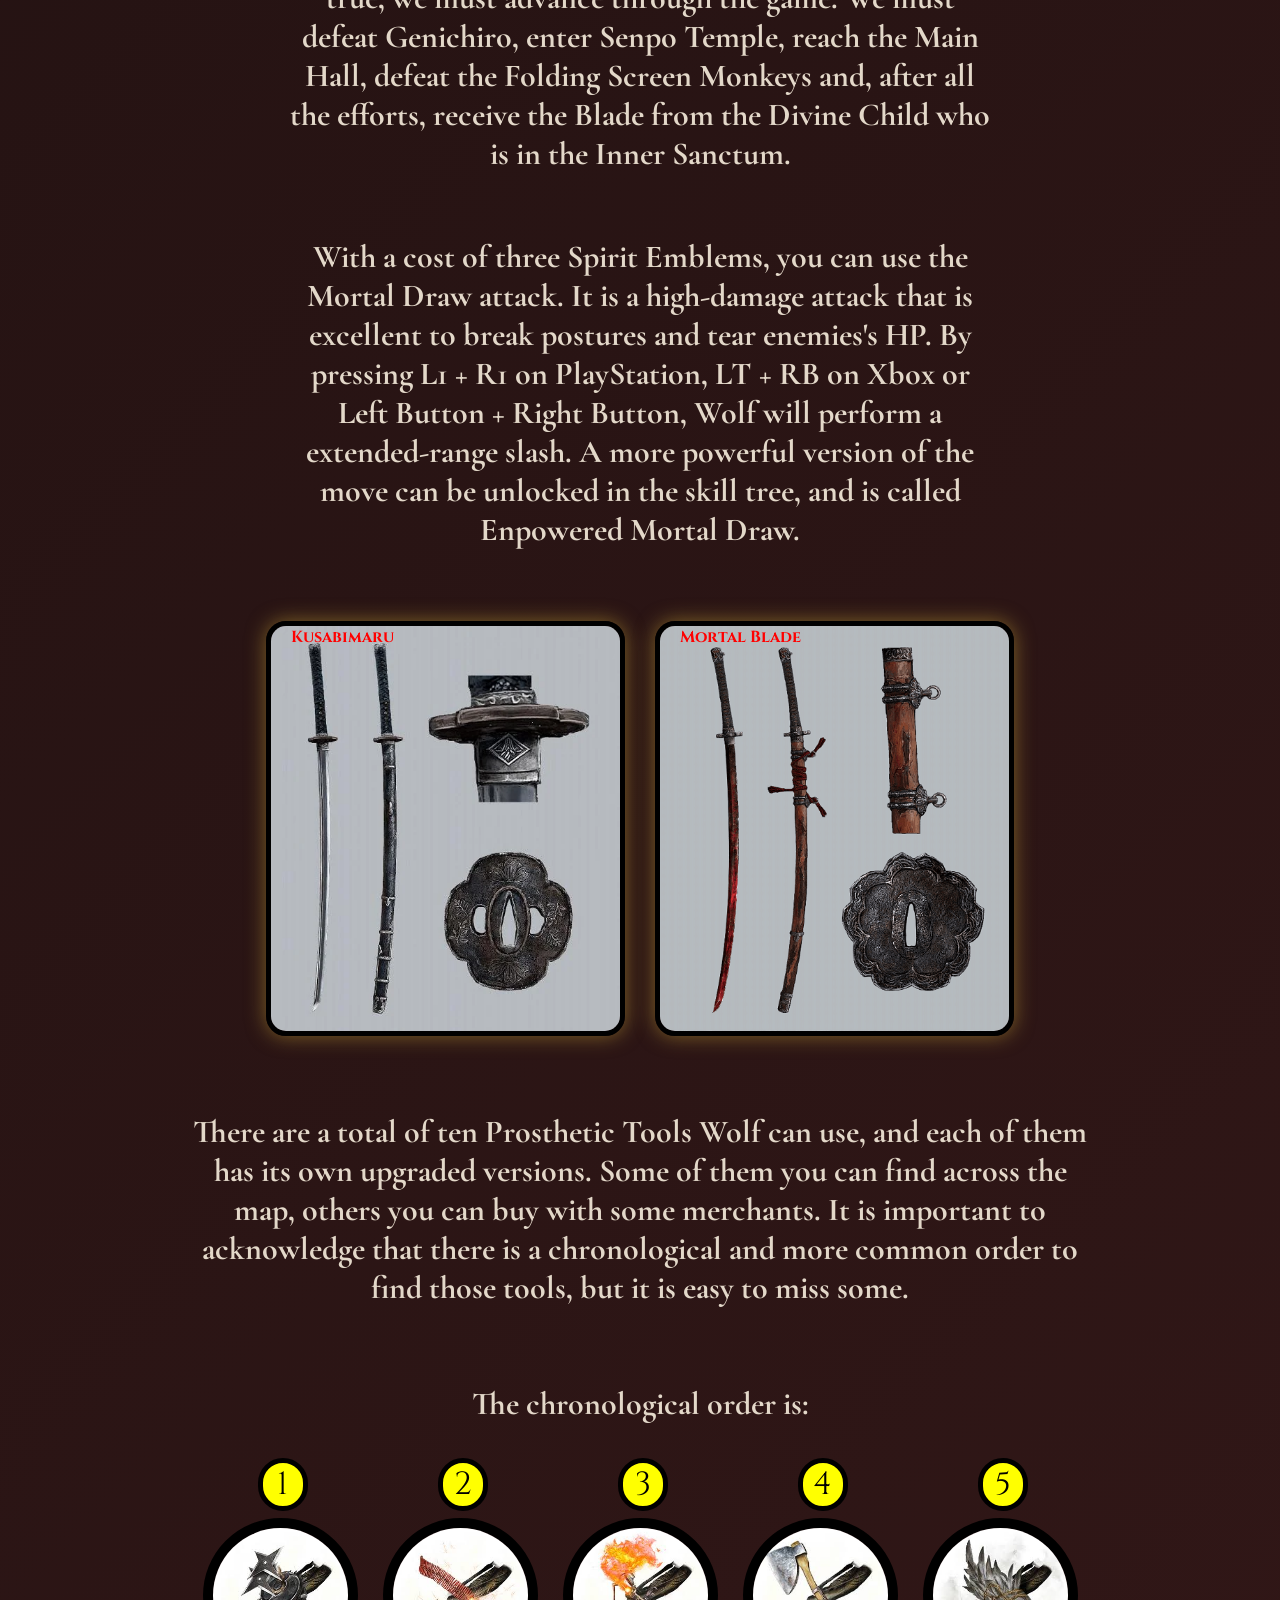
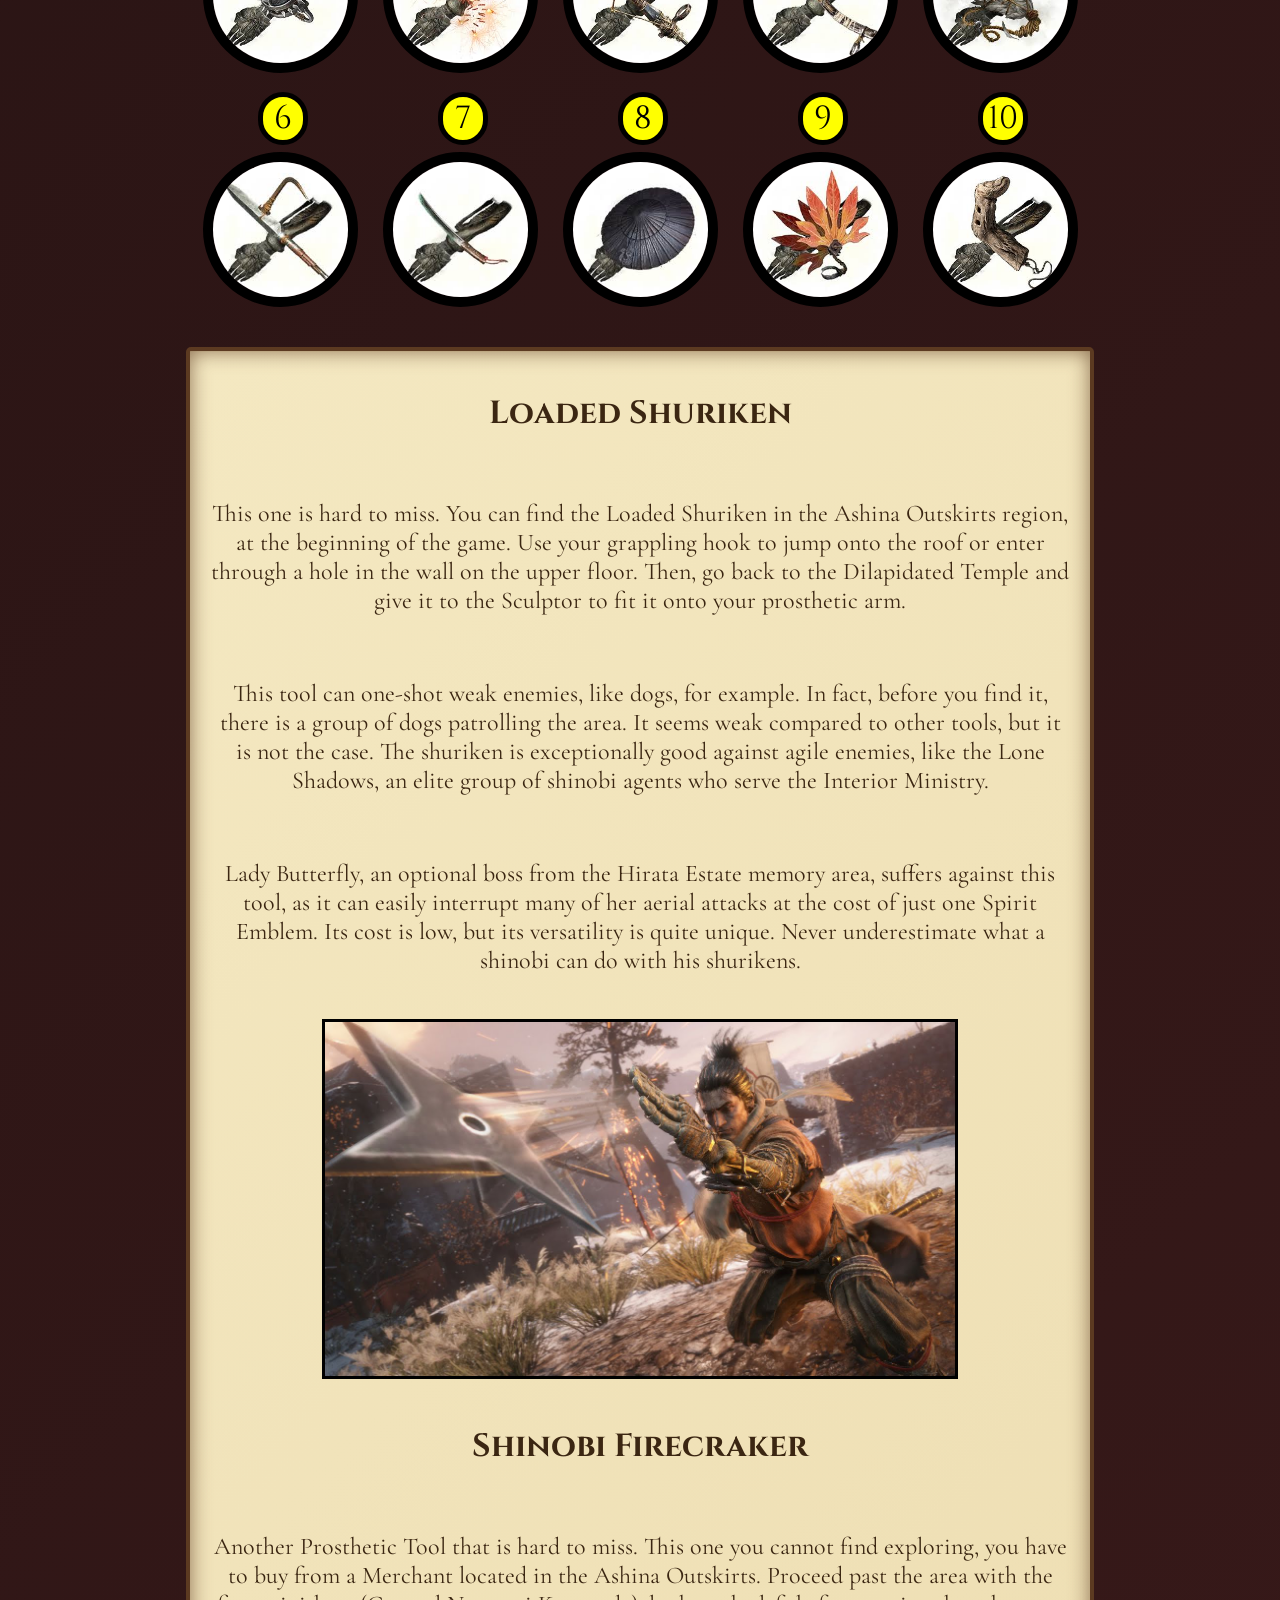
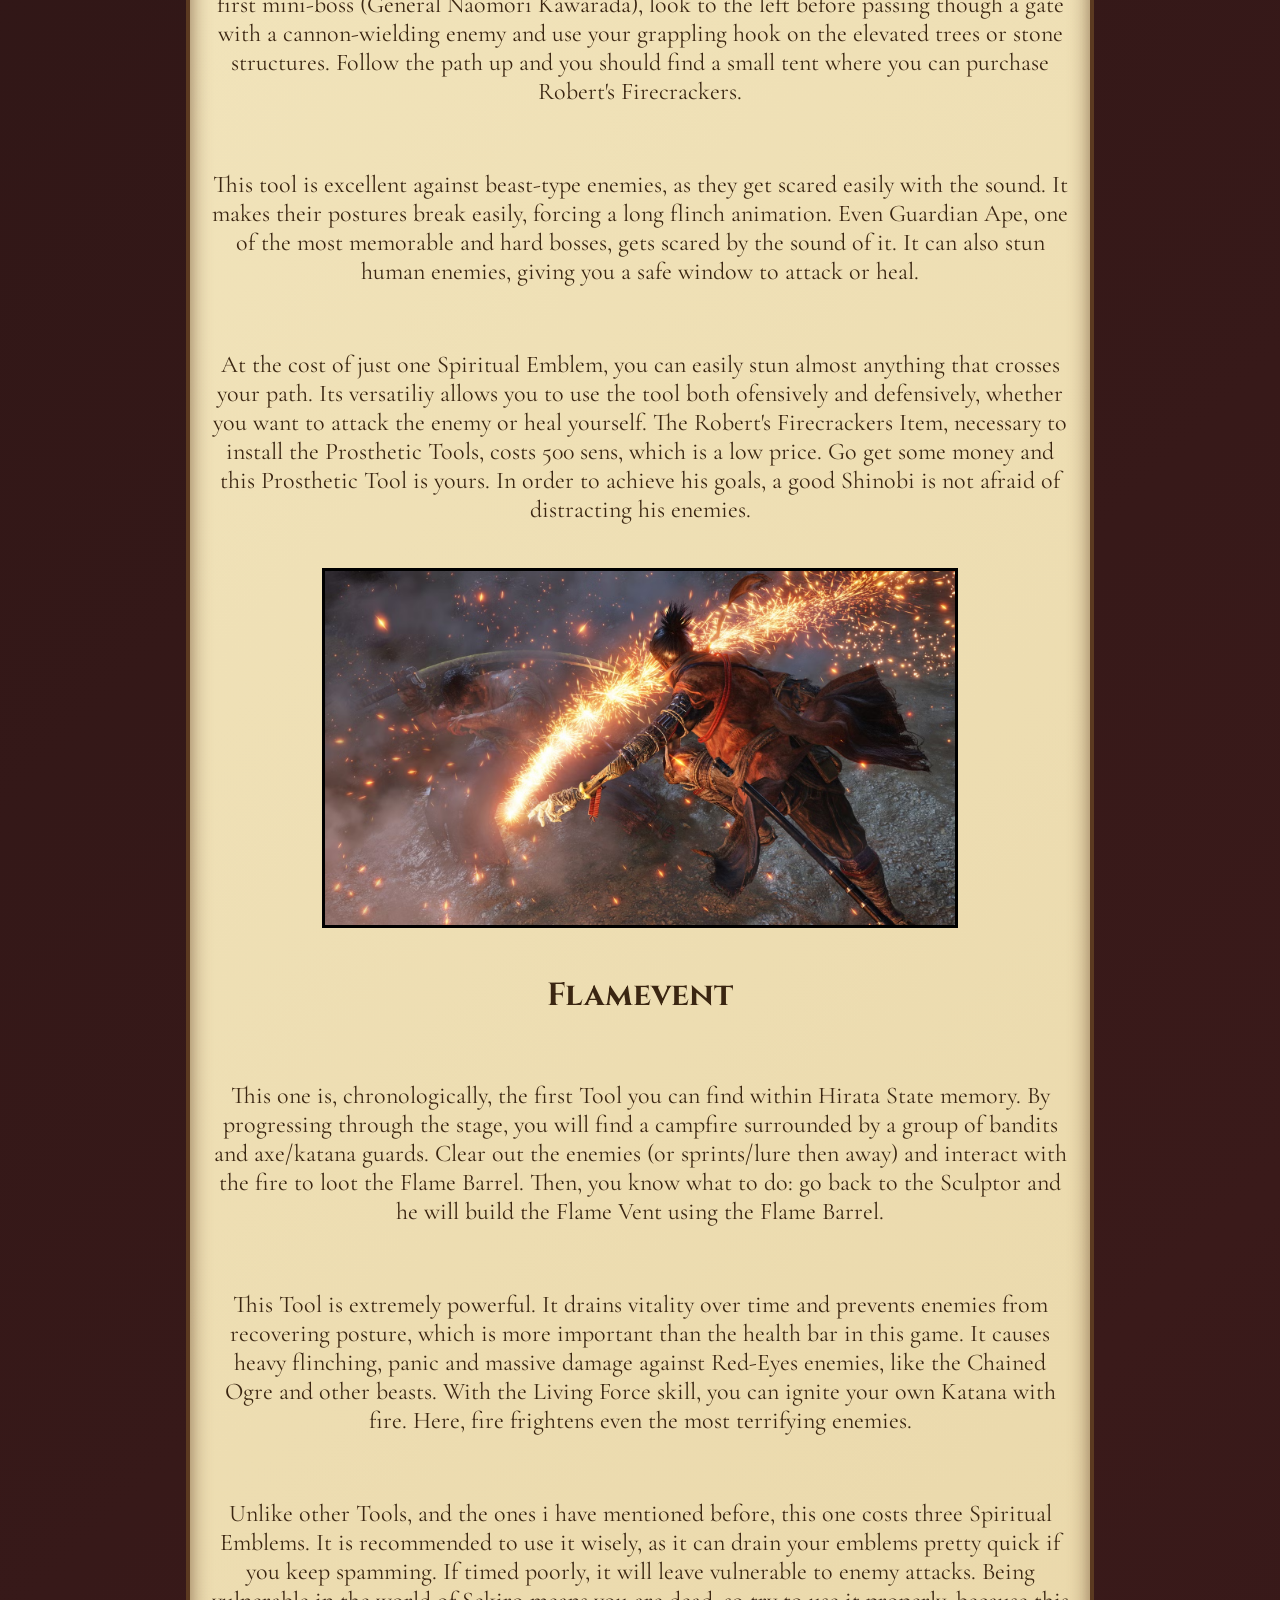
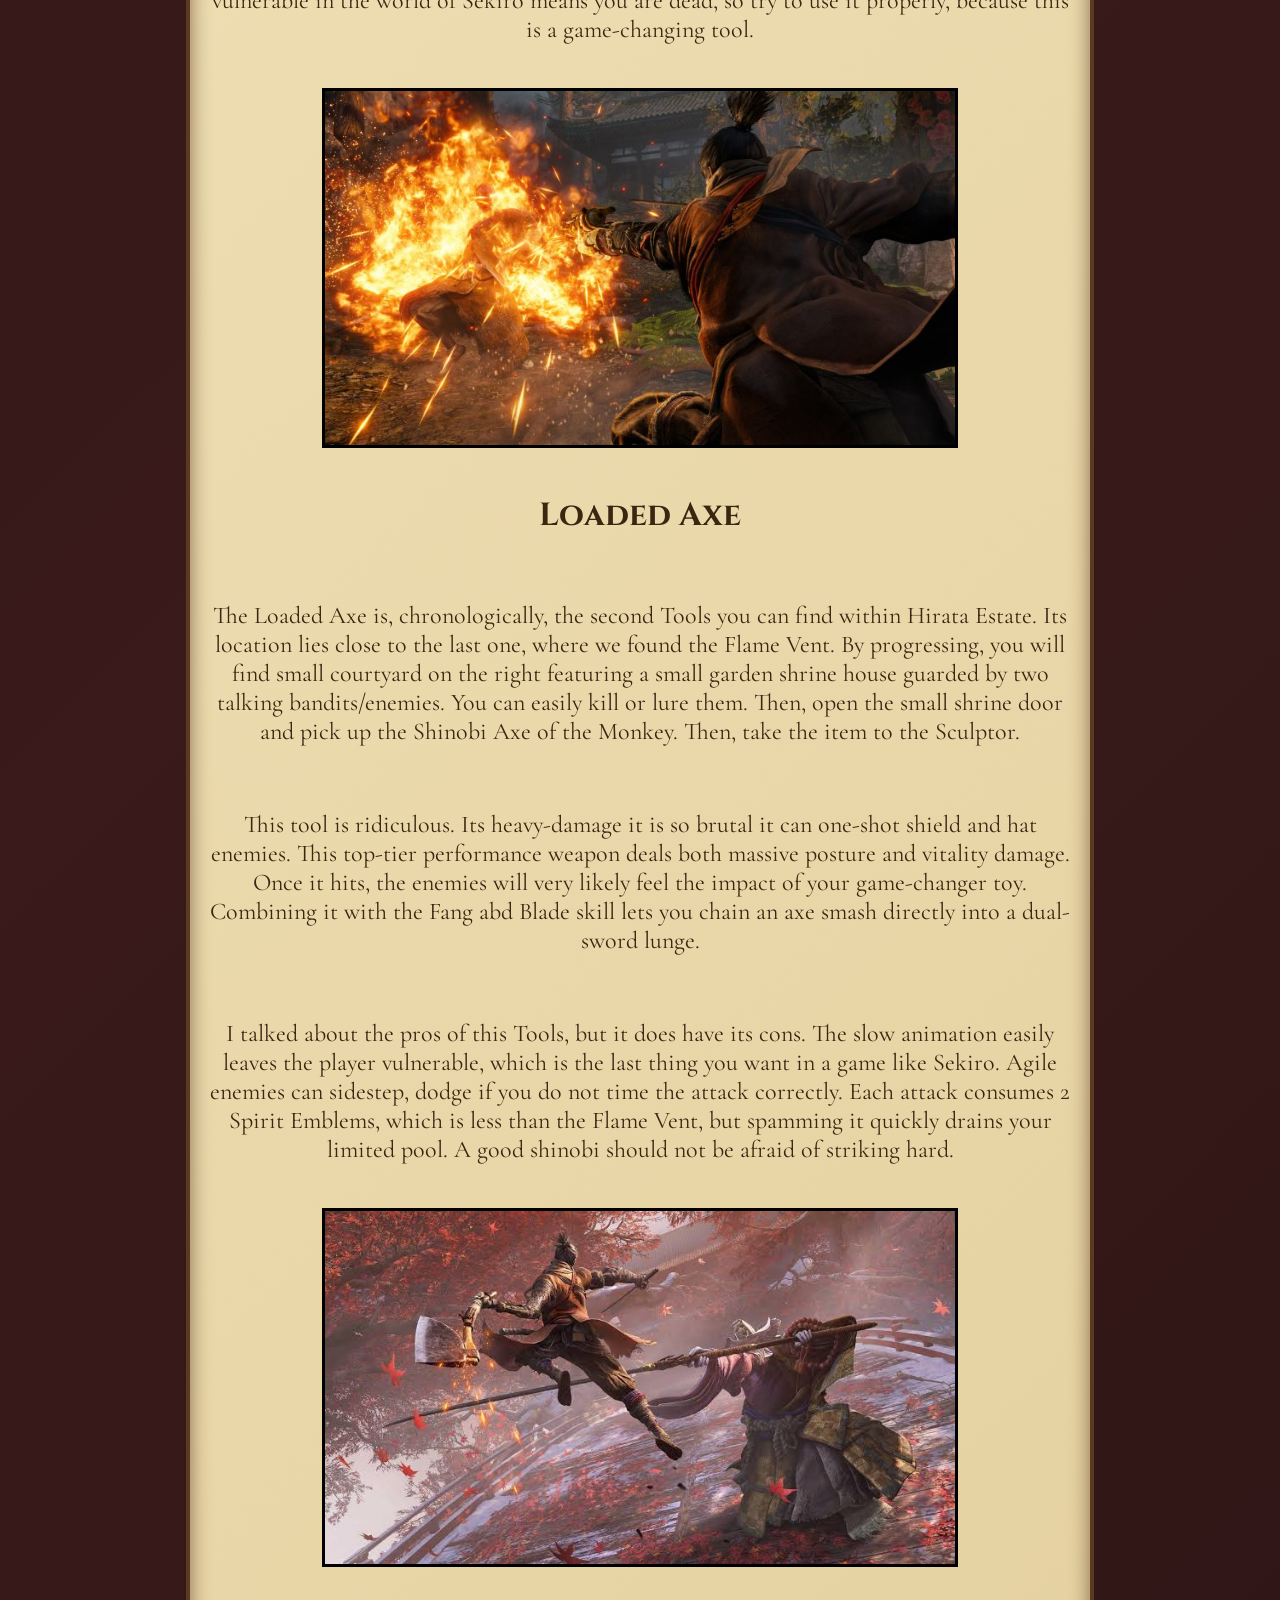
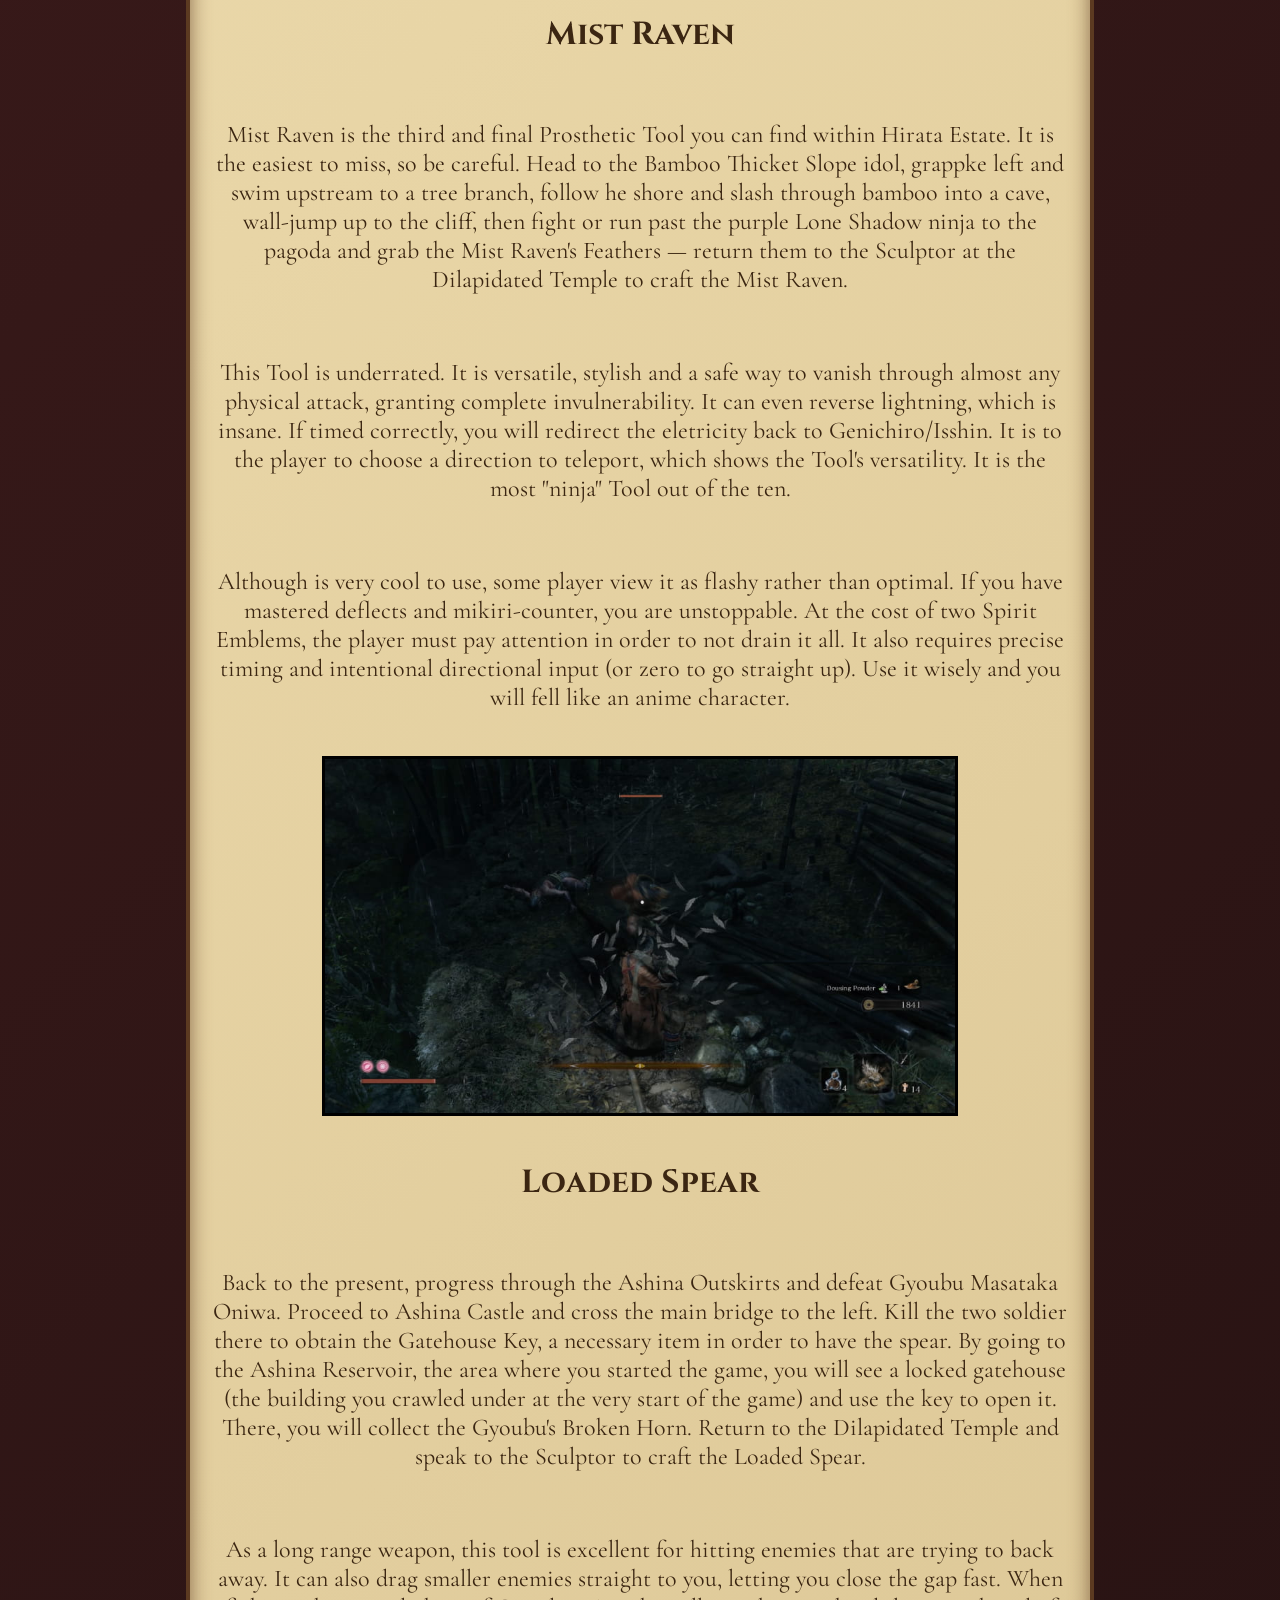
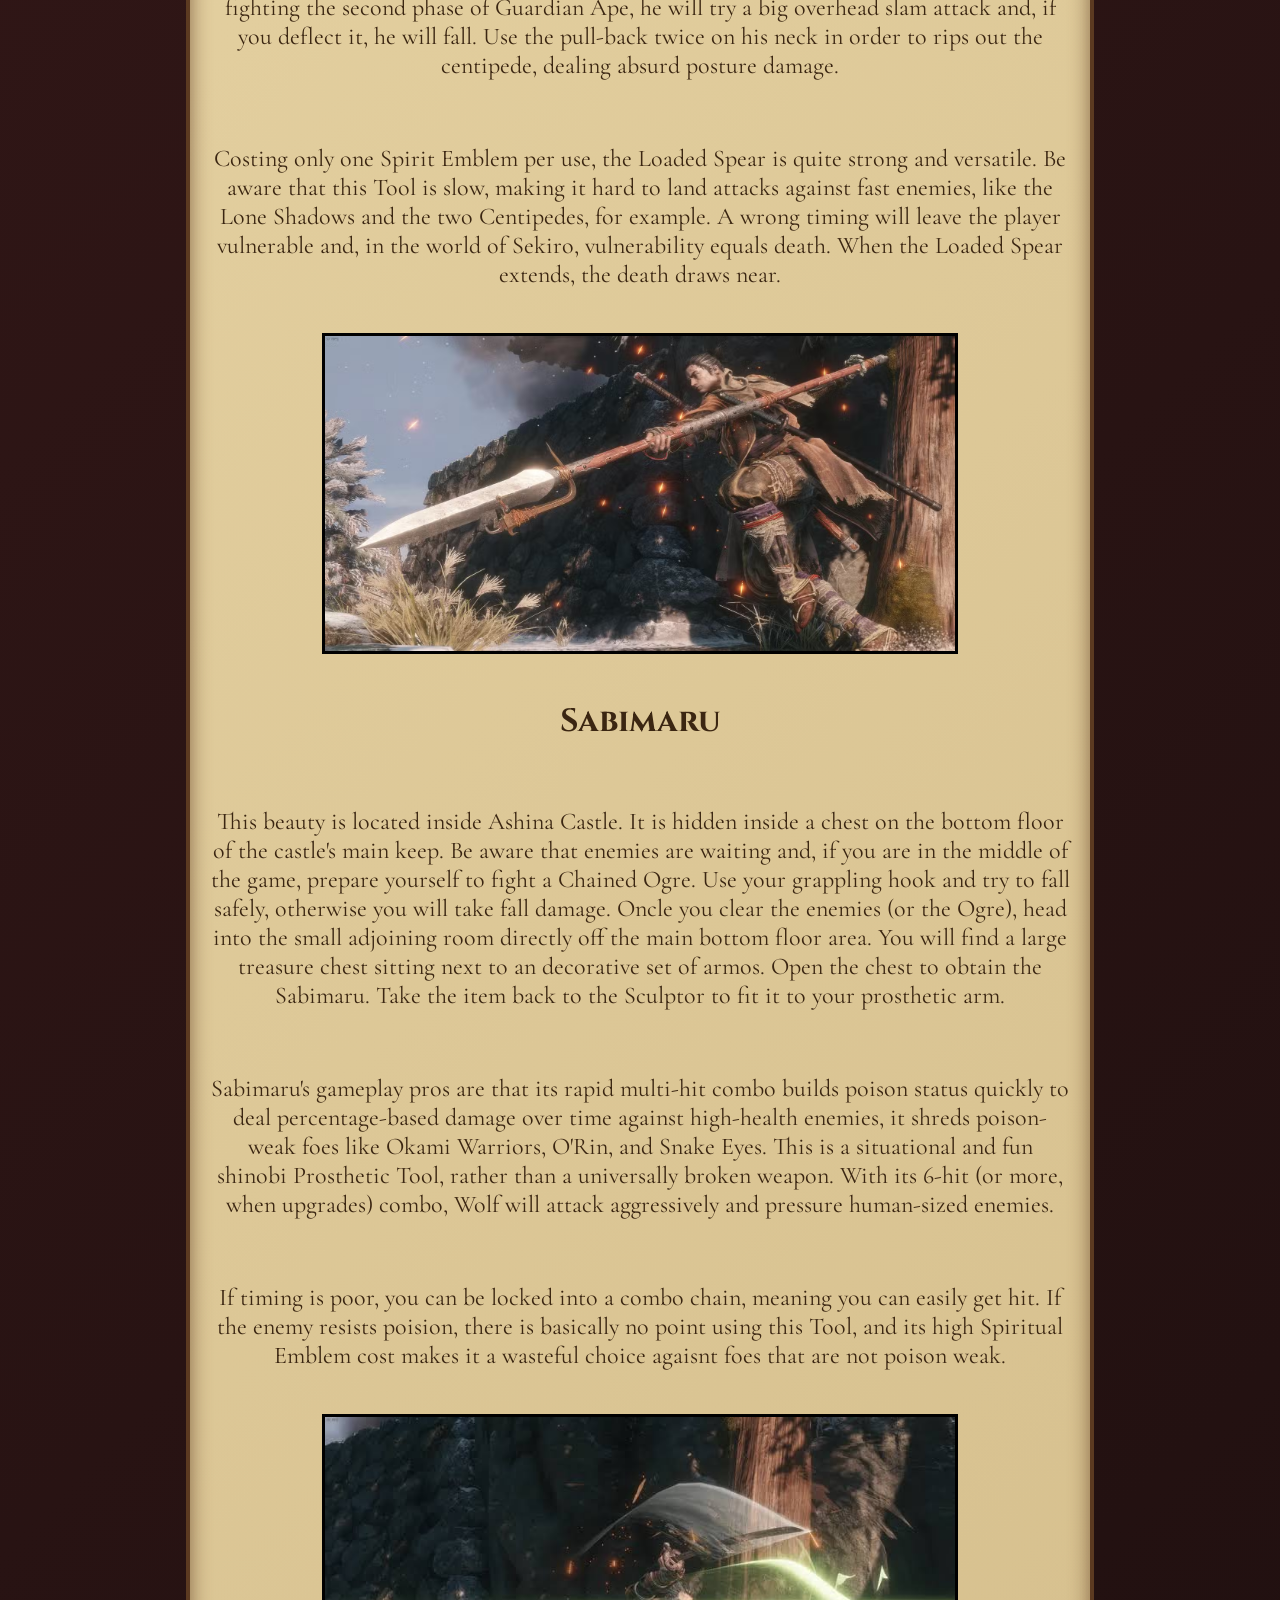
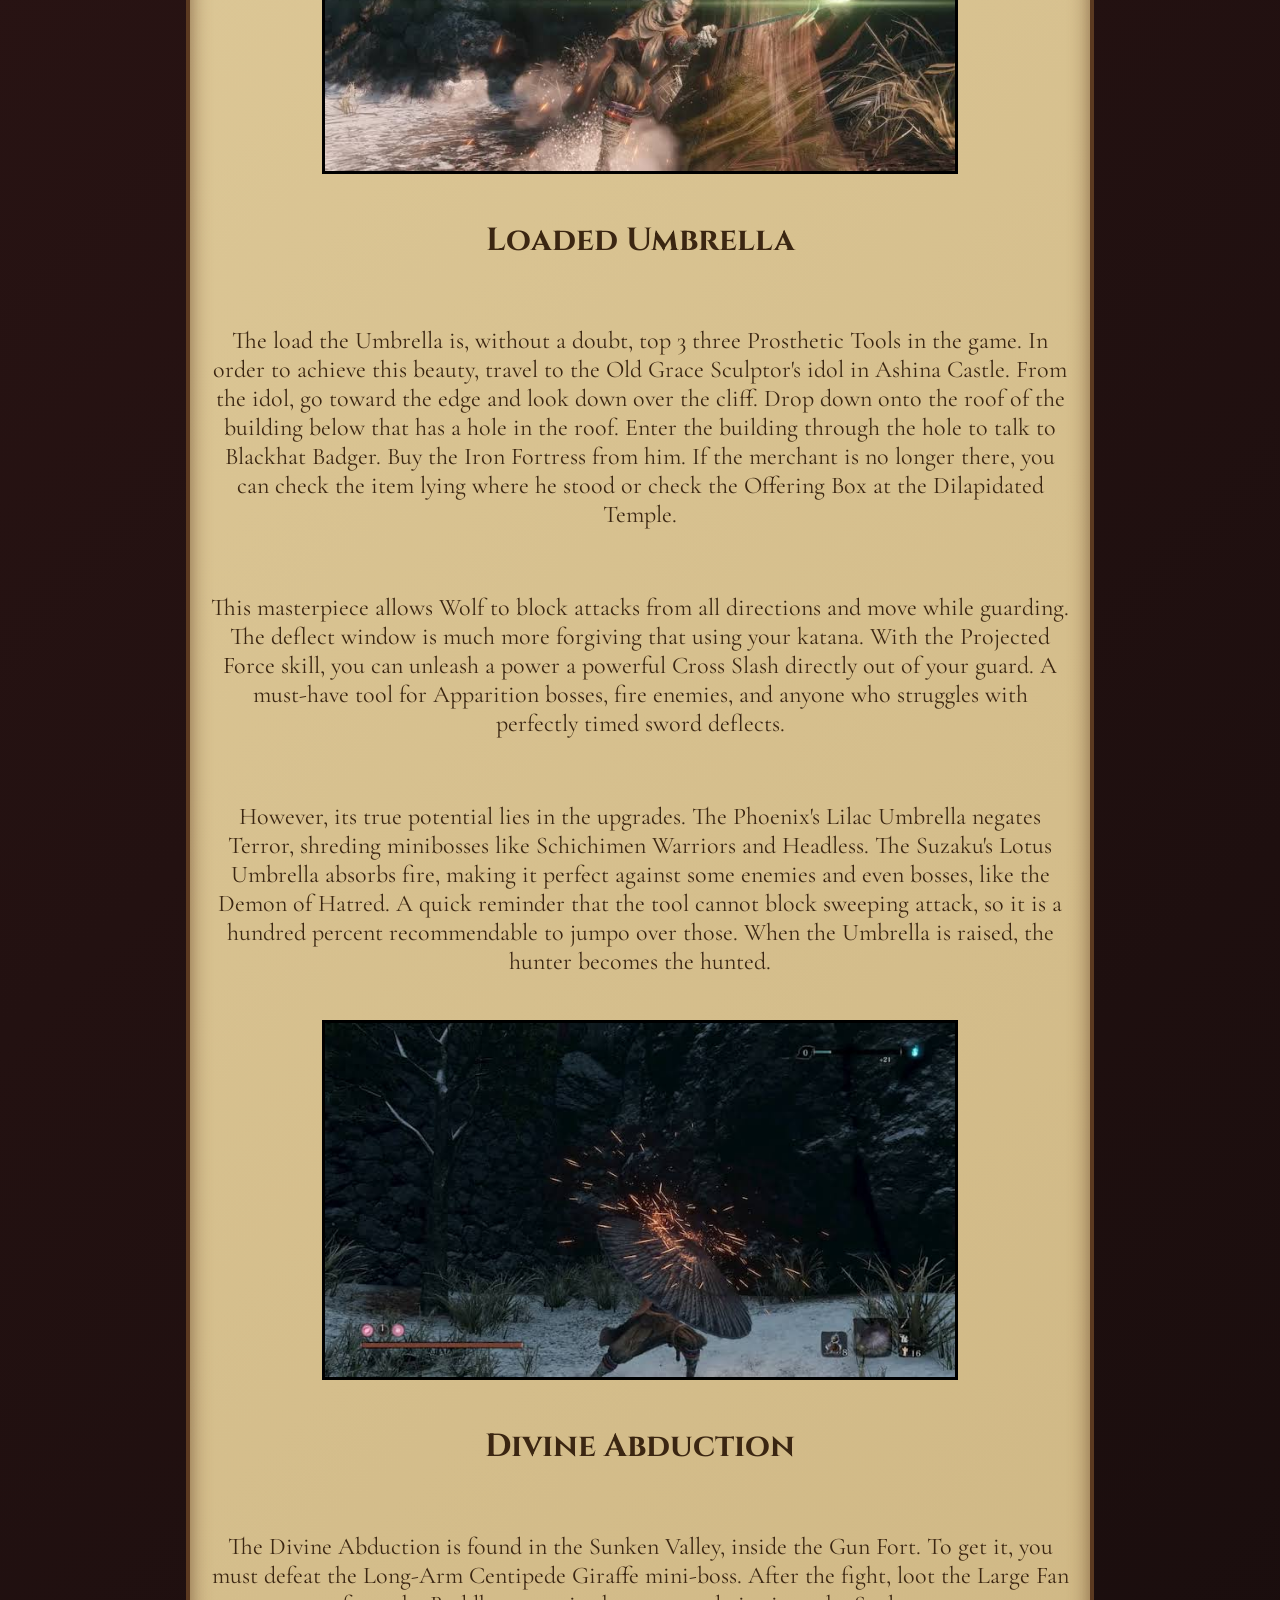
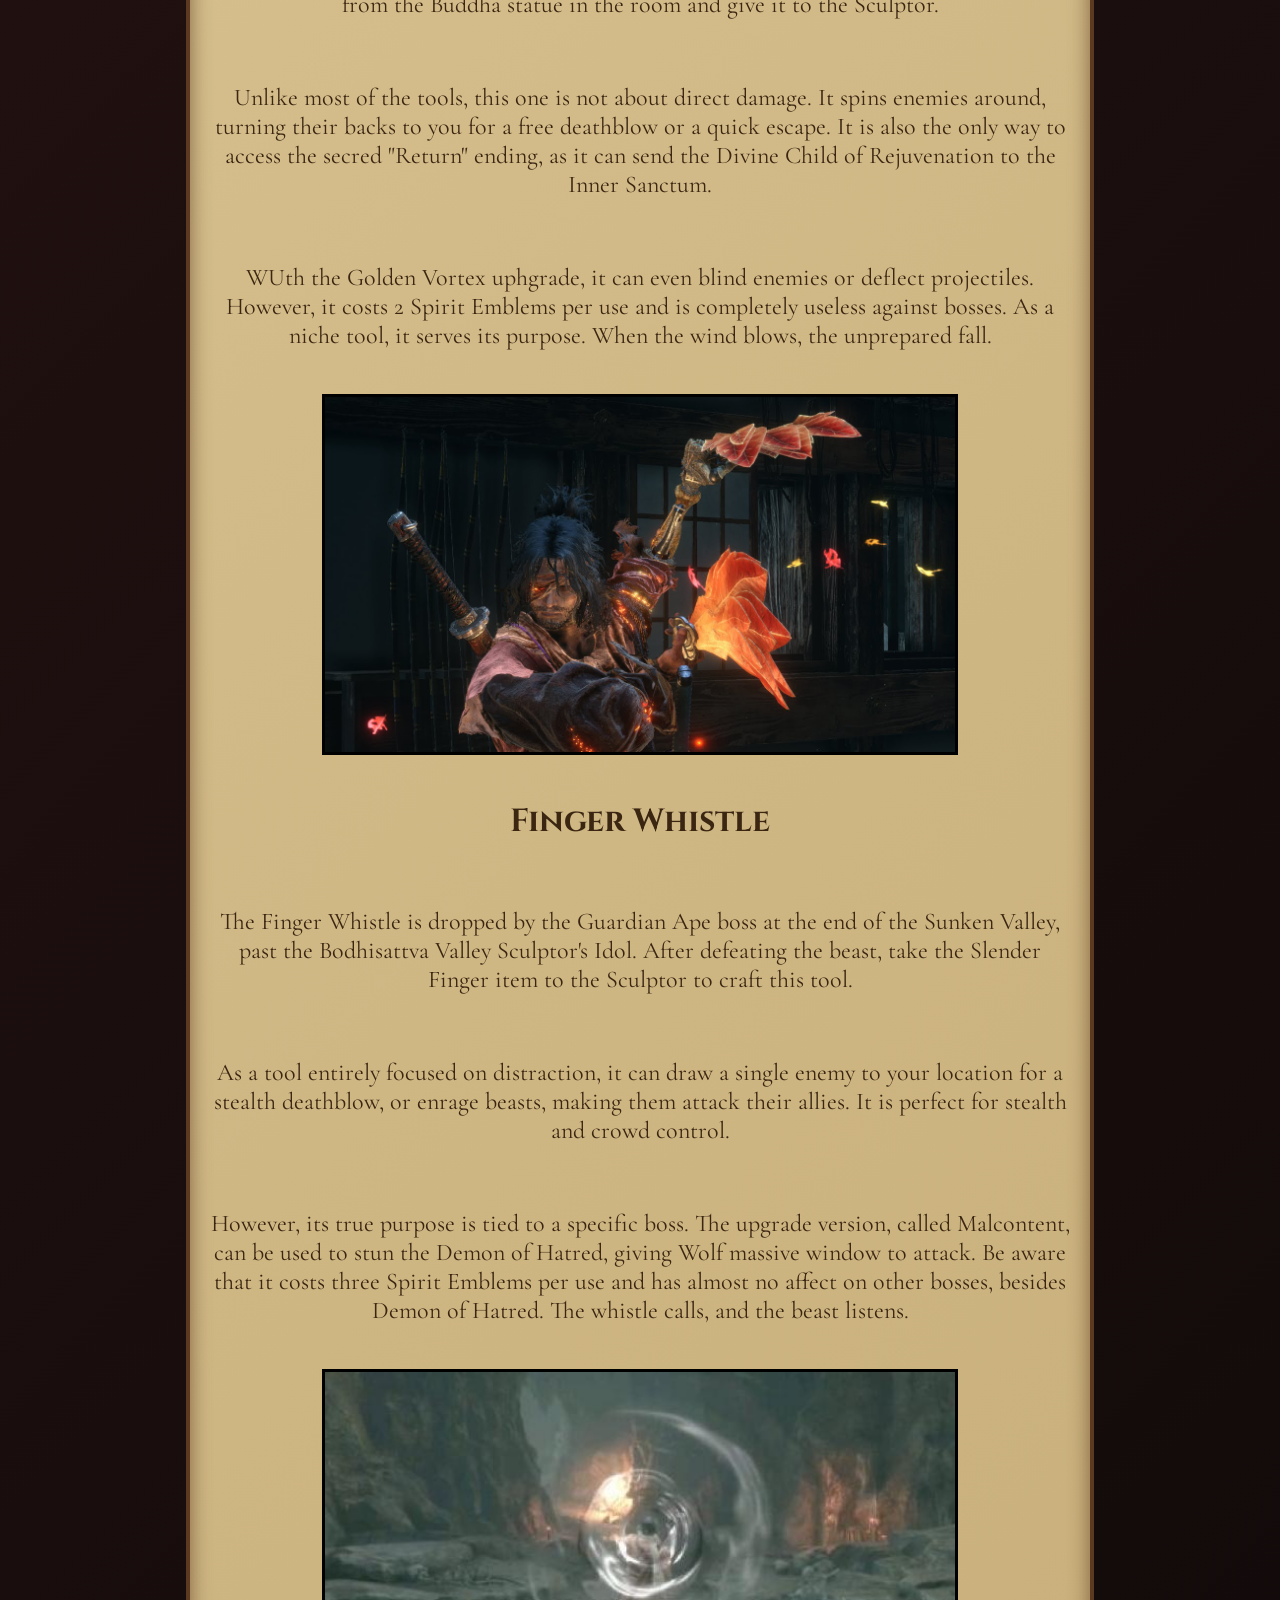
==== commit 05b2ebb2: "Enhance index.html with new sections and IDs" ====
--- a/index.html
+++ b/index.html
@@ -11,6 +11,7 @@
     <link rel="stylesheet" href="Sekiro.css">
     <link href="https://fonts.googleapis.com/css2?family=Cinzel:wght@400..900&family=Cormorant+Garamond:ital,wght@0,300..700;1,300..700&family=Nosifer&display=swap" rel="stylesheet">
     <link href="https://fonts.googleapis.com/css2?family=Cinzel:wght@400..900&family=Cormorant+Garamond:ital,wght@0,300..700;1,300..700&family=Nosifer&display=swap" rel="stylesheet">
+    <link href="https://fonts.googleapis.com/css2?family=Cinzel:wght@400..900&family=Cormorant+Garamond:ital,wght@0,300..700;1,300..700&family=Nosifer&display=swap" rel="stylesheet">
 
     <meta charset="UTF-8">
     <meta name="Author" content="Carlos Henryque">
@@ -23,21 +24,37 @@
     <!--Header-->
 
     <div class="SekiroHeader">
-        <h1>Sekiro: Shadows Die Twice</h1>
-        <h2>Restore Your Honor. Protect Your Master. Hesitation is Defeat.</h2>
+        <h1 id="SekiroTitle">Sekiro: Shadows Die Twice</h1>
+        <h2 id="SekiroSubtitle">Restore Your Honor. Protect Your Master. Hesitation is Defeat.</h2>
+    </div>
+
+    <!--Shura Mode-->
+
+    <div class="Shura">
+
+        <h1 id="MainTitle">Shura Mode - Demon Awakening</h1>
+        <img src="SekiroImages/ShuraMode.jpg">
+        <p id="shurap">Shura is a demonic state capable of turning a warrior into a mindless, bloodthirsty killing machine. If you want to shred humanity within you, type "shura" below. Remember: actions have consequences!</p>
+
+        <input type="text" id="shurainput"><br>
+        <button onclick="ShuraAwakening()">Become a demon</button>
+
     </div>
 
     <!--Presenting the Game-->
 
     <div class="SekiroPresentation">
+
         <p>Hesitation is defeat. Take a step wrong and be punished. Play as Wolf, a skilled shinobi that must protect his master, Kuro, at all costs. Or betray those who supported you in the course of the game and let the flames of Shura consume you, becoming a real demon. The choice is yours, and so is the consequences.</p>
-        <img src="SekiroImages/SekiroGood.jpg">
-        <img src="SekiroImages/SekiroShura.png">
+        <img src="SekiroImages/SekiroGood.jpg" id="GoodEnding">
+        <img src="SekiroImages/SekiroShura.png" id="BadEnding">
+
     </div>
 
     <!--Weapons-->
 
     <div class="SekiroPresentation">
+        
         <p>When you hear the word "Shinobi", you automatically think about sword. Here, is no different. Kusabimaru is your trusty companion, given by Kuro, the divine heir, the first time you see him. You can attack, deflect, use special attacks and combine its combos with your <span>Prosthetic Tools</span>, which is a topic we will address later in this page.</p>
         <p>Kusabimaru is not the only sword in the game. In order to make Kuro's dream of becomming mortal become true, we must advance through the game. We must defeat Genichiro, enter Senpo Temple, reach the Main Hall, defeat the Folding Screen Monkeys and, after all the efforts, receive the Blade from the Divine Child who is in the Inner Sanctum.</p>
         <p>With a cost of three Spirit Emblems, you can use the Mortal Draw attack. It is a high-damage attack that is excellent to break postures and tear enemies's HP. By pressing L1 + R1 on PlayStation, LT + RB on Xbox or Left Button + Right Button, Wolf will perform a extended-range slash. A more powerful version of the move can be unlocked in the skill tree, and is called Enpowered Mortal Draw.</p>
@@ -202,12 +219,30 @@
         <!--Umbrella-->
 
         <h1>Loaded Umbrella</h1>
-        <p></p>
-        <p></p>
-        <p></p>
+        <p>The load the Umbrella is, without a doubt, top 3 three Prosthetic Tools in the game. In order to achieve this beauty, travel to the Old Grace Sculptor's idol in Ashina Castle. From the idol, go toward the edge and look down over the cliff. Drop down onto the roof of the building below that has a hole in the roof. Enter the building through the hole to talk to Blackhat Badger. Buy the Iron Fortress from him. If the merchant is no longer there, you can check the item lying where he stood or check the Offering Box at the Dilapidated Temple.</p>
+        <p>This masterpiece allows Wolf to block attacks from all directions and move while guarding. The deflect window is much more forgiving that using your katana. With the Projected Force skill, you can unleash a power a powerful Cross Slash directly out of your guard. A must-have tool for Apparition bosses, fire enemies, and anyone who struggles with perfectly timed sword deflects.</p>
+        <p>However, its true potential lies in the upgrades. The Phoenix's Lilac Umbrella negates Terror, shreding minibosses like Schichimen Warriors and Headless. The Suzaku's Lotus Umbrella absorbs fire, making it perfect against some enemies and even bosses, like the Demon of Hatred. A quick reminder that the tool cannot block sweeping attack, so it is a hundred percent recommendable to jumpo over those. When the Umbrella is raised, the hunter becomes the hunted.</p>
         <img src="Tools/UmbrellaGameplay.jpeg">
 
-    </div>
+        <!--Divine Abduction-->
+
+        <h1>Divine Abduction</h1>
+        <p>The Divine Abduction is found in the Sunken Valley, inside the Gun Fort. To get it, you must defeat the Long-Arm Centipede Giraffe mini-boss. After the fight, loot the Large Fan from the Buddha statue in the room and give it to the Sculptor.</p>
+        <p>Unlike most of the tools, this one is not about direct damage. It spins enemies around, turning their backs to you for a free deathblow or a quick escape. It is also the only way to access the secred "Return" ending, as it can send the Divine Child of Rejuvenation to the Inner Sanctum.</p>
+        <p>WUth the Golden Vortex uphgrade, it can even blind enemies or deflect projectiles. However, it costs 2 Spirit Emblems per use and is completely useless against bosses. As a niche tool, it serves its purpose. When the wind blows, the unprepared fall.</p>
+        <img src="Tools/DivineAbductionGameplay.jpg">
+
+        <!--Finger Whistle-->
+
+        <h1>Finger Whistle</h1>
+        <p>The Finger Whistle is dropped by the Guardian Ape boss at the end of the Sunken Valley, past the Bodhisattva Valley Sculptor's Idol. After defeating the beast, take the Slender Finger item to the Sculptor to craft this tool.</p>
+        <p>As a tool entirely focused on distraction, it can draw a single enemy to your location for a stealth deathblow, or enrage beasts, making them attack their allies. It is perfect for stealth and crowd control.</p>
+        <p>However, its true purpose is tied to a specific boss. The upgrade version, called Malcontent, can be used to stun the Demon of Hatred, giving Wolf massive window to attack. Be aware that it costs three Spirit Emblems per use and has almost no affect on other bosses, besides Demon of Hatred. The whistle calls, and the beast listens.</p>
+        <img src="Tools/WhistleGameplay.jpg">
+
+    </div>
+
+    <!--Sugars-->
 
     <!--Sekiro Button-->
 
@@ -219,15 +254,20 @@
 
     <div class="ControllingAudio">
         
-        <img src="SekiroImages/Emma.jpg">
-        <p>Ookami-Dono, beating the game is not easy,</p>
-        <p>That is why i want you to relax,</p>
-        <p>Listen to some music to prepare yourself for the battle!</p>
-
-        <audio controls loop>
+        <img src="SekiroImages/Emma.jpg" id="musicIcon">
+        <p id="p1">Ookami-Dono, beating the game is not easy,</p>
+        <p id="p2">That is why i want you to relax,</p>
+        <p id="p3">Listen to some music to prepare yourself for the battle!</p>
+
+        <audio controls loop id="SekiroSong">
             <source src="Songs/ThemeSong.mp3" type="audio/mpeg">
         </audio>
-    </div>
+
+    </div>
+
+    <!--JS connecting-->
+
+    <script src="jskiro.js"></script>
 
 </body>
 
--- a/Sekiro.css
+++ b/Sekiro.css
@@ -16,7 +16,7 @@
     flex-direction: column;
     align-items: center;
     margin: 50px auto 20px auto;
-    max-width: 400px;
+    max-width: 500px;
 }
 
 .ControllingAudio img{
@@ -76,6 +76,129 @@
     margin-top: 10px;
     letter-spacing: 5px;
 
+}
+
+/*Shura*/
+
+.Shura {
+    display: flex;
+    flex-direction: column;
+    align-items: center;
+    justify-content: center;
+    max-width: 1000px;
+    margin: 100px auto 0 auto;
+    border-radius: 12px;
+    border: solid 5px red;
+    background: linear-gradient(135deg, #0b0707 0%, #2c0e0e 35%, #8b0000 65%, #ff4500 90%, #ffcc00 100%)
+}
+
+.Shura h1 {
+    font-family: "Cinzel";
+    color: #E3D8C9;
+    font-size: 3rem;
+    text-shadow: 0 0 10px red;
+}
+
+.Shura img {
+    height: 50vh;
+    border: solid 3px red;
+    box-shadow: 0 0 10px red;
+}
+
+.Shura p {
+    font-family: "Cormorant Garamond";
+    color: #E3D8C9;
+    width: 700px;
+    text-align: center;
+    font-size: 2rem;
+    font-weight: bold;
+}
+
+.Shura input {
+    height: 40px;
+    width: 300px;
+    border: solid 3px;
+}
+
+.Shura button {
+    border: solid 3px black;
+    color: red;
+    background: black;
+    font-size: 1.5rem;
+    height: 50px;
+    width: 350px;
+    font-family: "Nosifer";
+    transition: transform 0.5s ease;
+    margin-bottom: 10px;
+}
+
+.Shura button:hover {
+    transform: scale(1.3);
+}
+
+/*Shura's Activation*/
+
+body.ShuraMode .SekiroHeader {
+    background: linear-gradient(rgba(139, 0, 0, 0.2), rgba(0, 0, 0, 0.2)), url('SekiroImages/ShuraHeader.png');
+    background-size: cover;
+    background-position: center 20%;
+}
+
+body.ShuraMode {
+    background: linear-gradient(135deg, #000000 0%, #4a0000 40%, #8b0000 70%, #ff4500 100%) !important;
+}
+
+body.ShuraMode #MainTitle {
+    color: #ff0000;
+    text-shadow: 0 0 5px red;
+}
+
+body.ShuraMode #shurap {
+    color: #000000;
+    font-weight: bolder;
+    text-shadow: 0 0 5px #4a0000;
+}
+
+body.ShuraMode #GoodEnding {
+    border: solid 4px red;
+    box-shadow:
+     0 0 20px rgba(0, 0, 0, 0.9),
+     0 0 20px rgba(139, 0, 0, 0.8),
+     0 0 40px rgba(255, 0, 0, 0.6),
+     0 0 70px rgba(255, 69, 0, 0.4)
+}
+
+body.ShuraMode #BadEnding {
+    border: solid 4px red;
+    box-shadow:
+     0 0 20px rgba(0, 0, 0, 0.9),
+     0 0 20px rgba(139, 0, 0, 0.8),
+     0 0 40px rgba(255, 0, 0, 0.6),
+     0 0 70px rgba(255, 69, 0, 0.4)
+}
+
+body.ShuraMode #musicIcon {
+    border: solid 7px black;
+}
+
+body.ShuraMode #p1 {
+    font-size: 1.5rem;
+    font-weight: bolder;
+}
+
+body.ShuraMode #p2 {
+    font-size: 1.5rem;
+    font-weight: bolder;
+}
+
+body.ShuraMode #p3 {
+    font-size: 1.5rem;
+    font-weight: bolder;
+}
+
+body.ShuraMode #shurainput,
+body.ShuraMode .Shura button {
+    display: none;
 }
 
 /* Presenting the Game */
@@ -221,7 +344,7 @@
 
 body {
     margin: 0;
-    background: linear-gradient(135deg, #1a0f0f 0%, #3a1a1a 50%, #110a0a 100%);
+    background: linear-gradient(135deg, #1a0f0f 0%, #3a1a1a 50%, #110a0a 100%); 
 }
 
 /* Button */
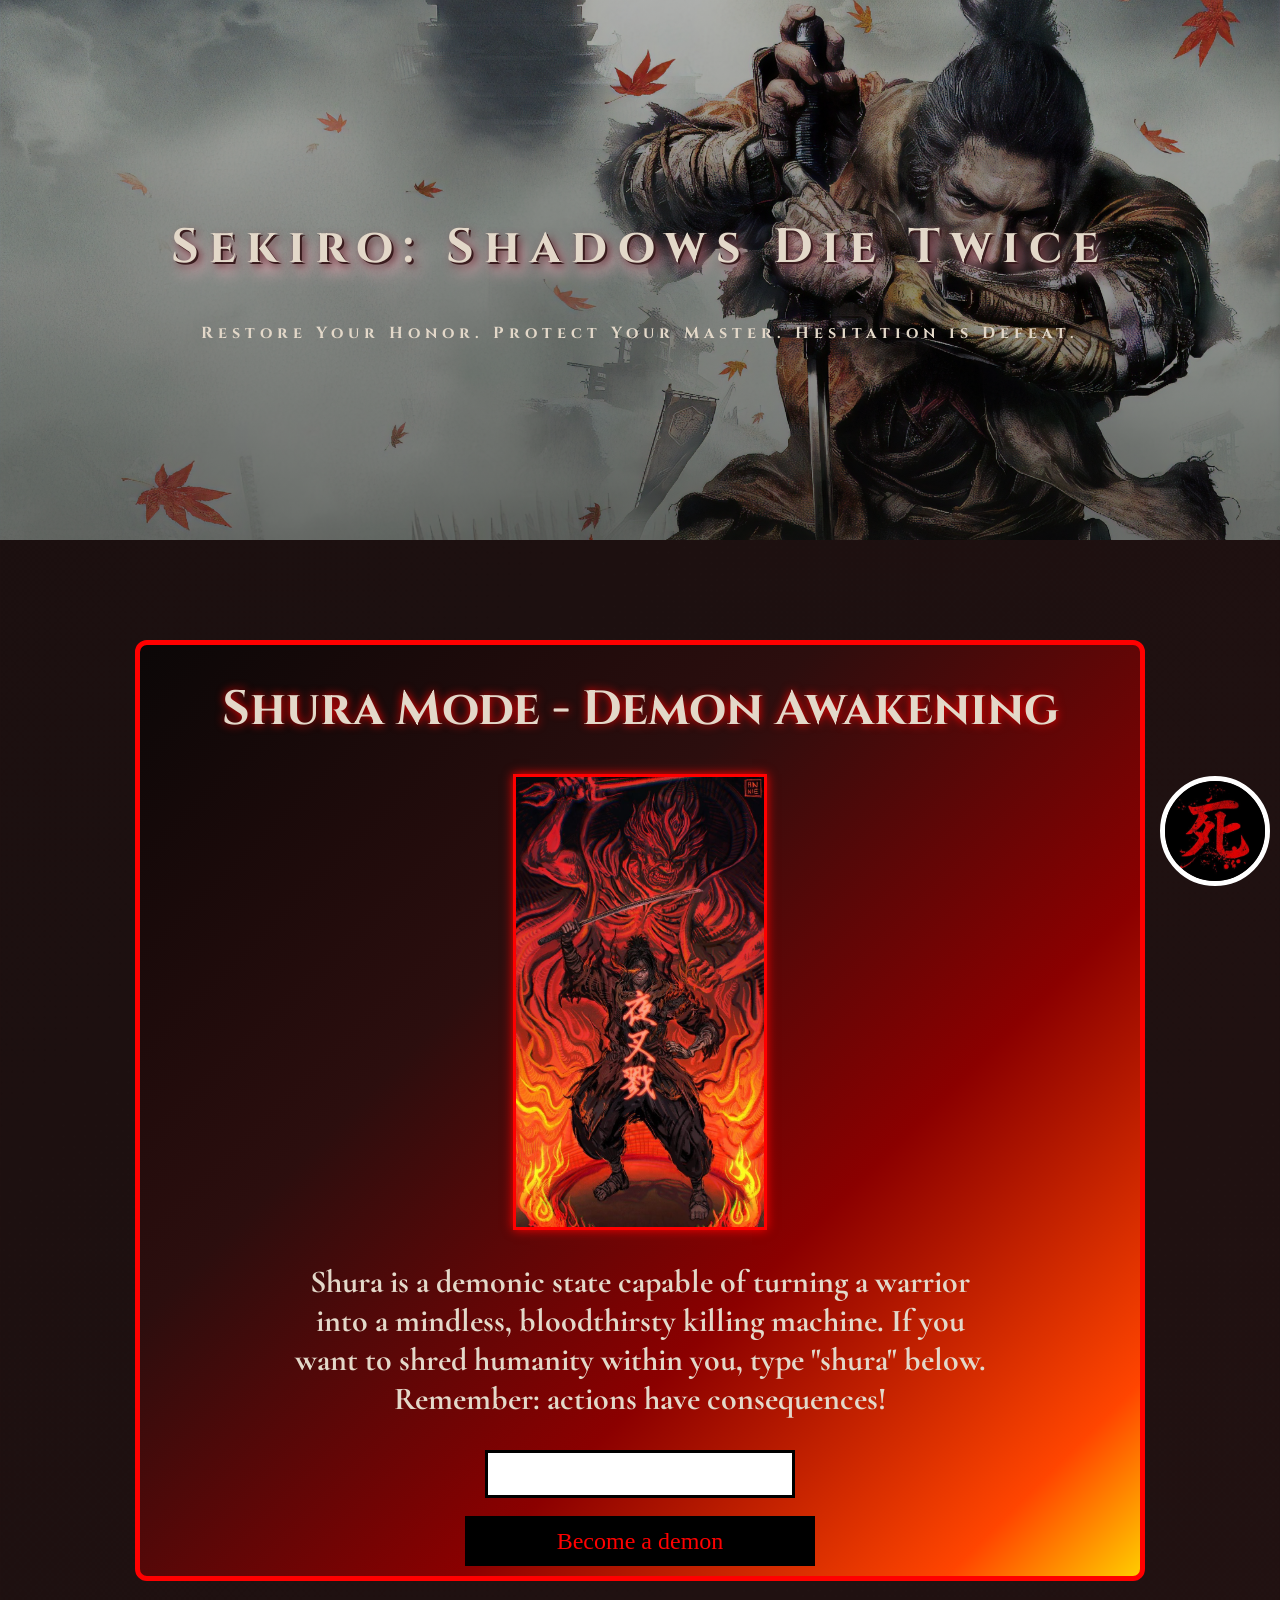
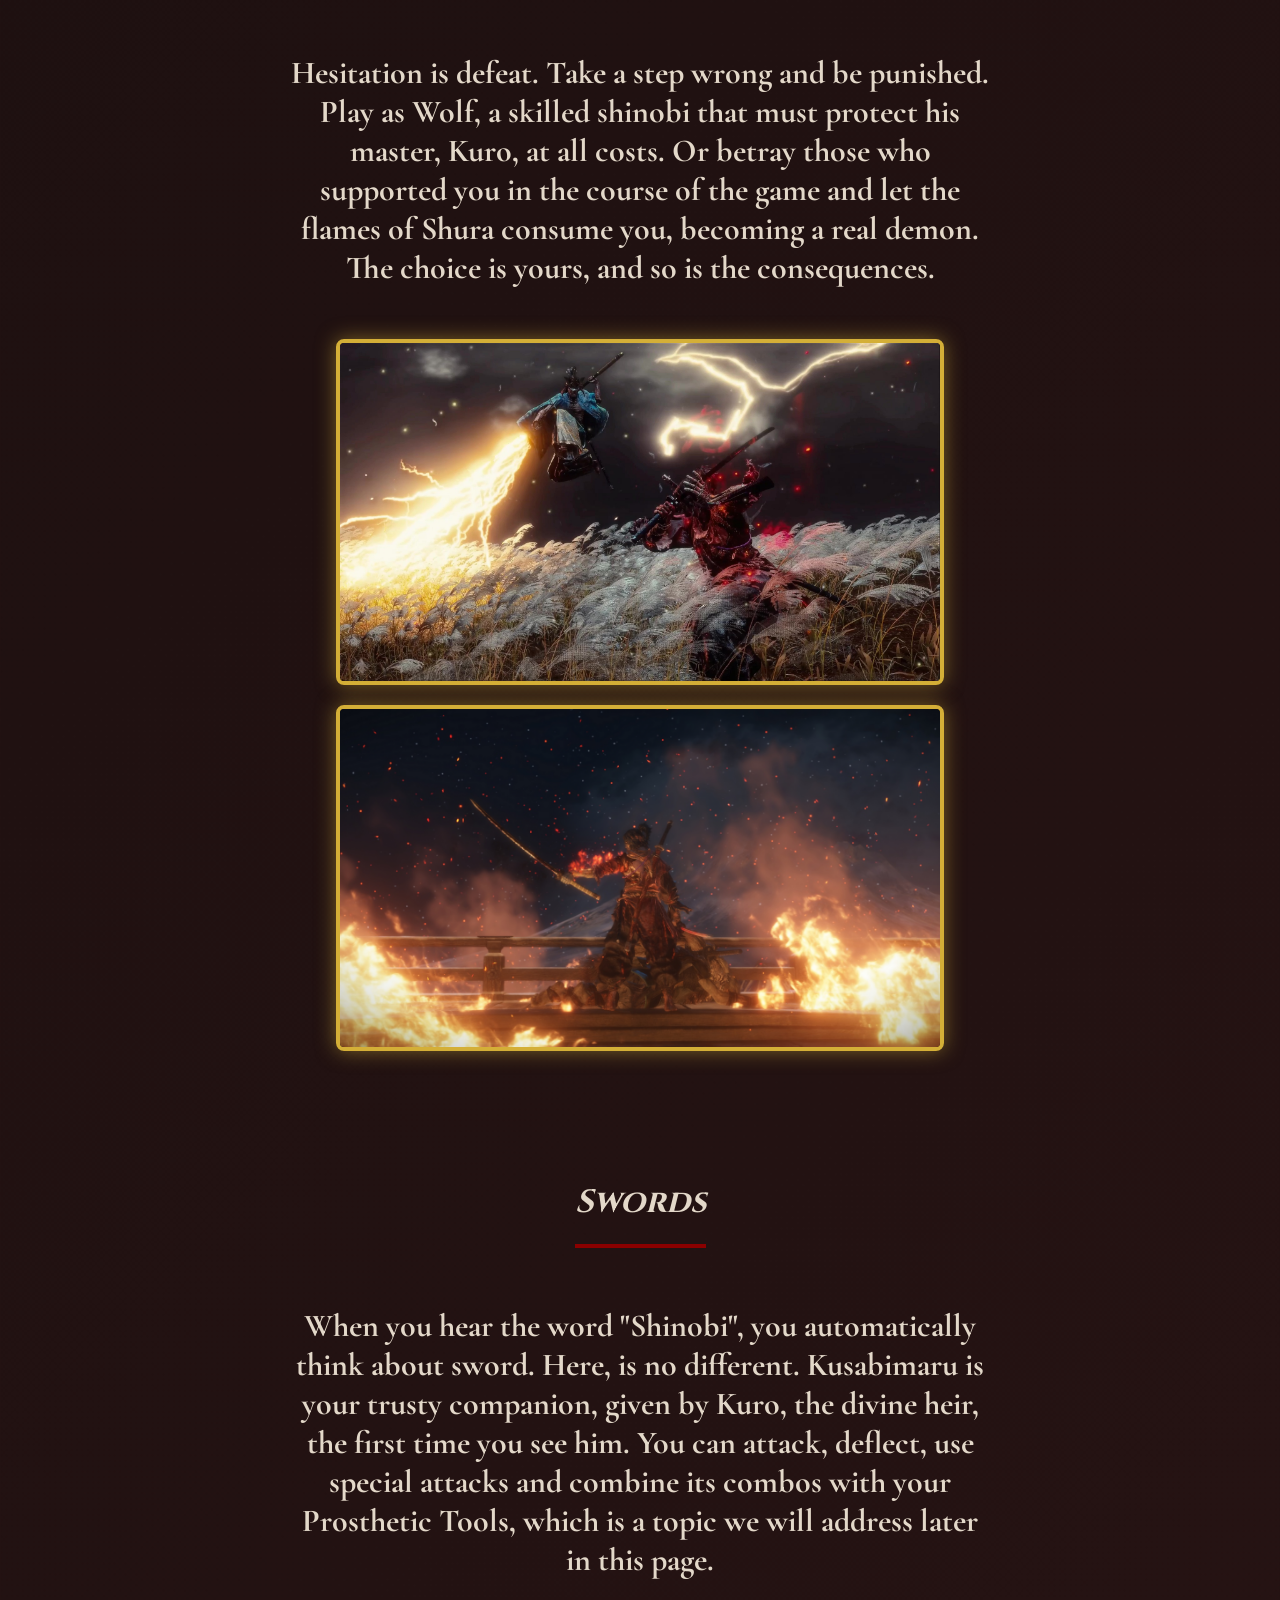
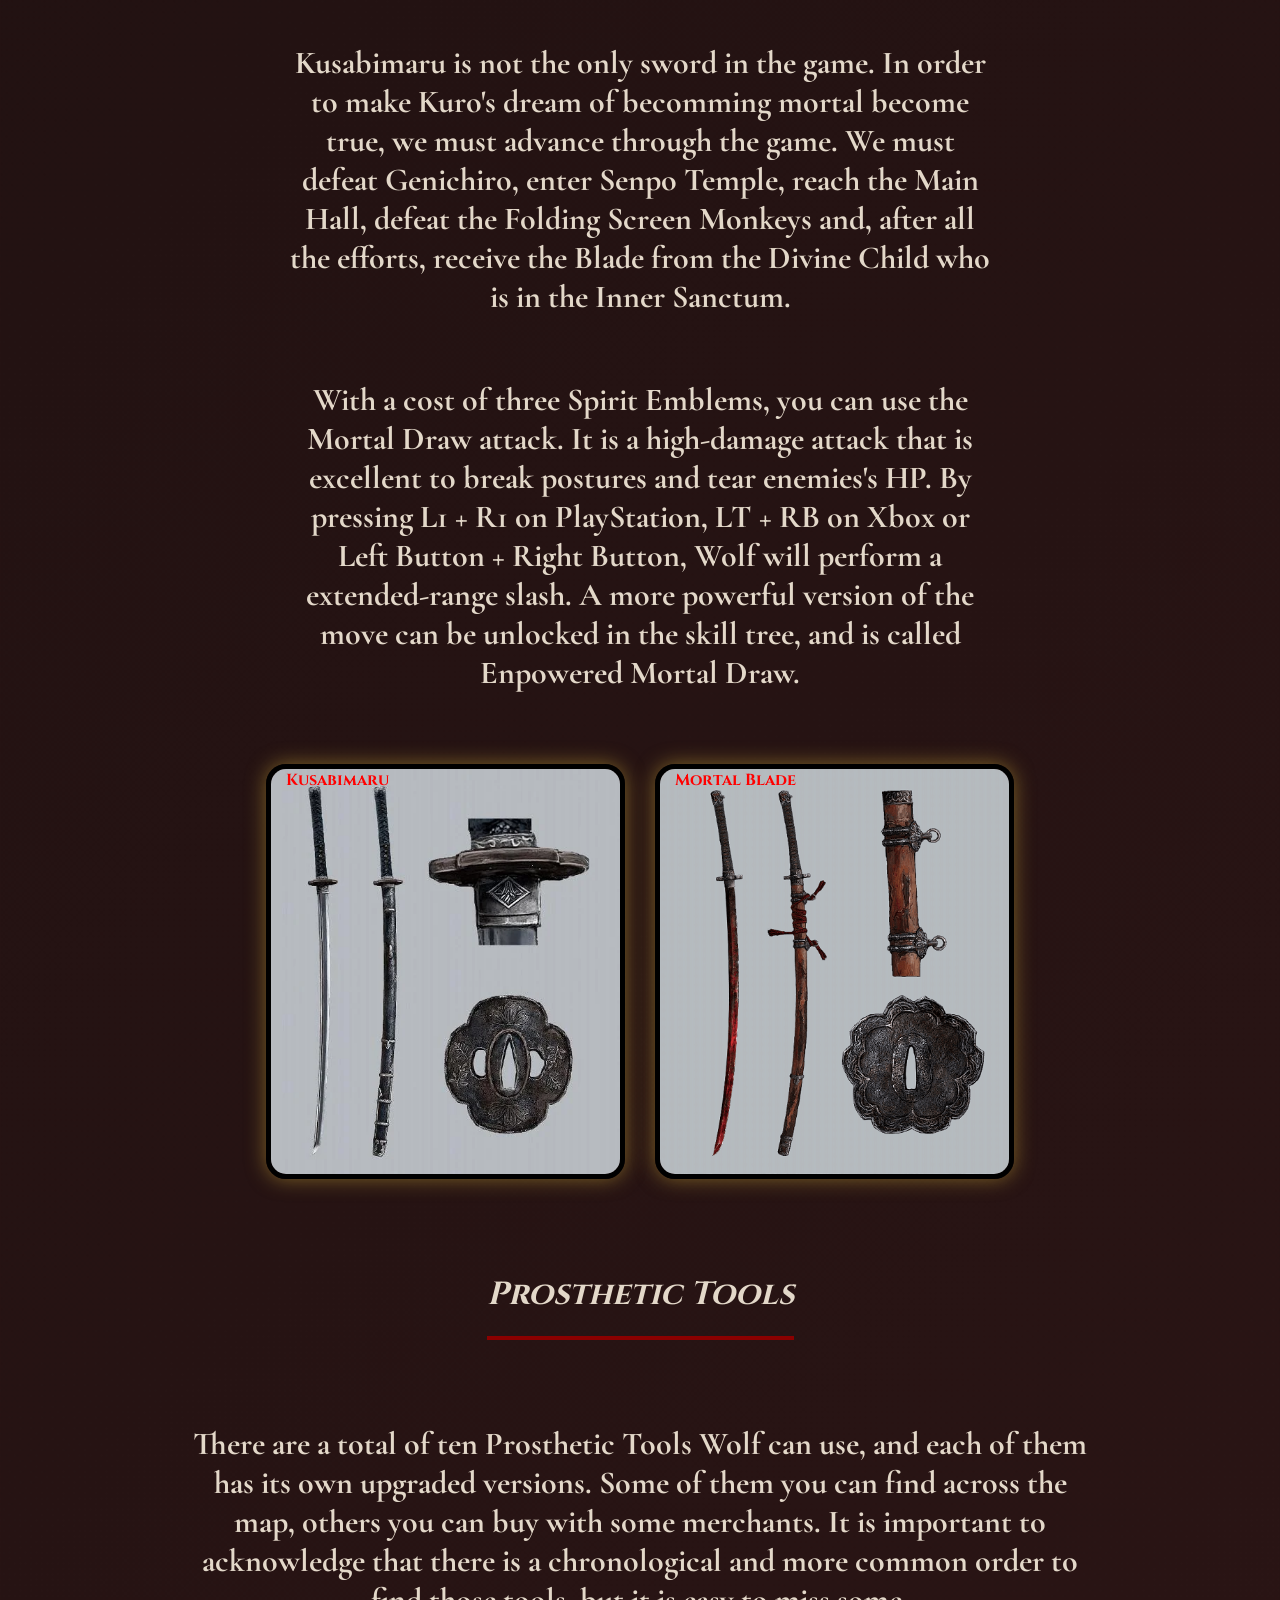
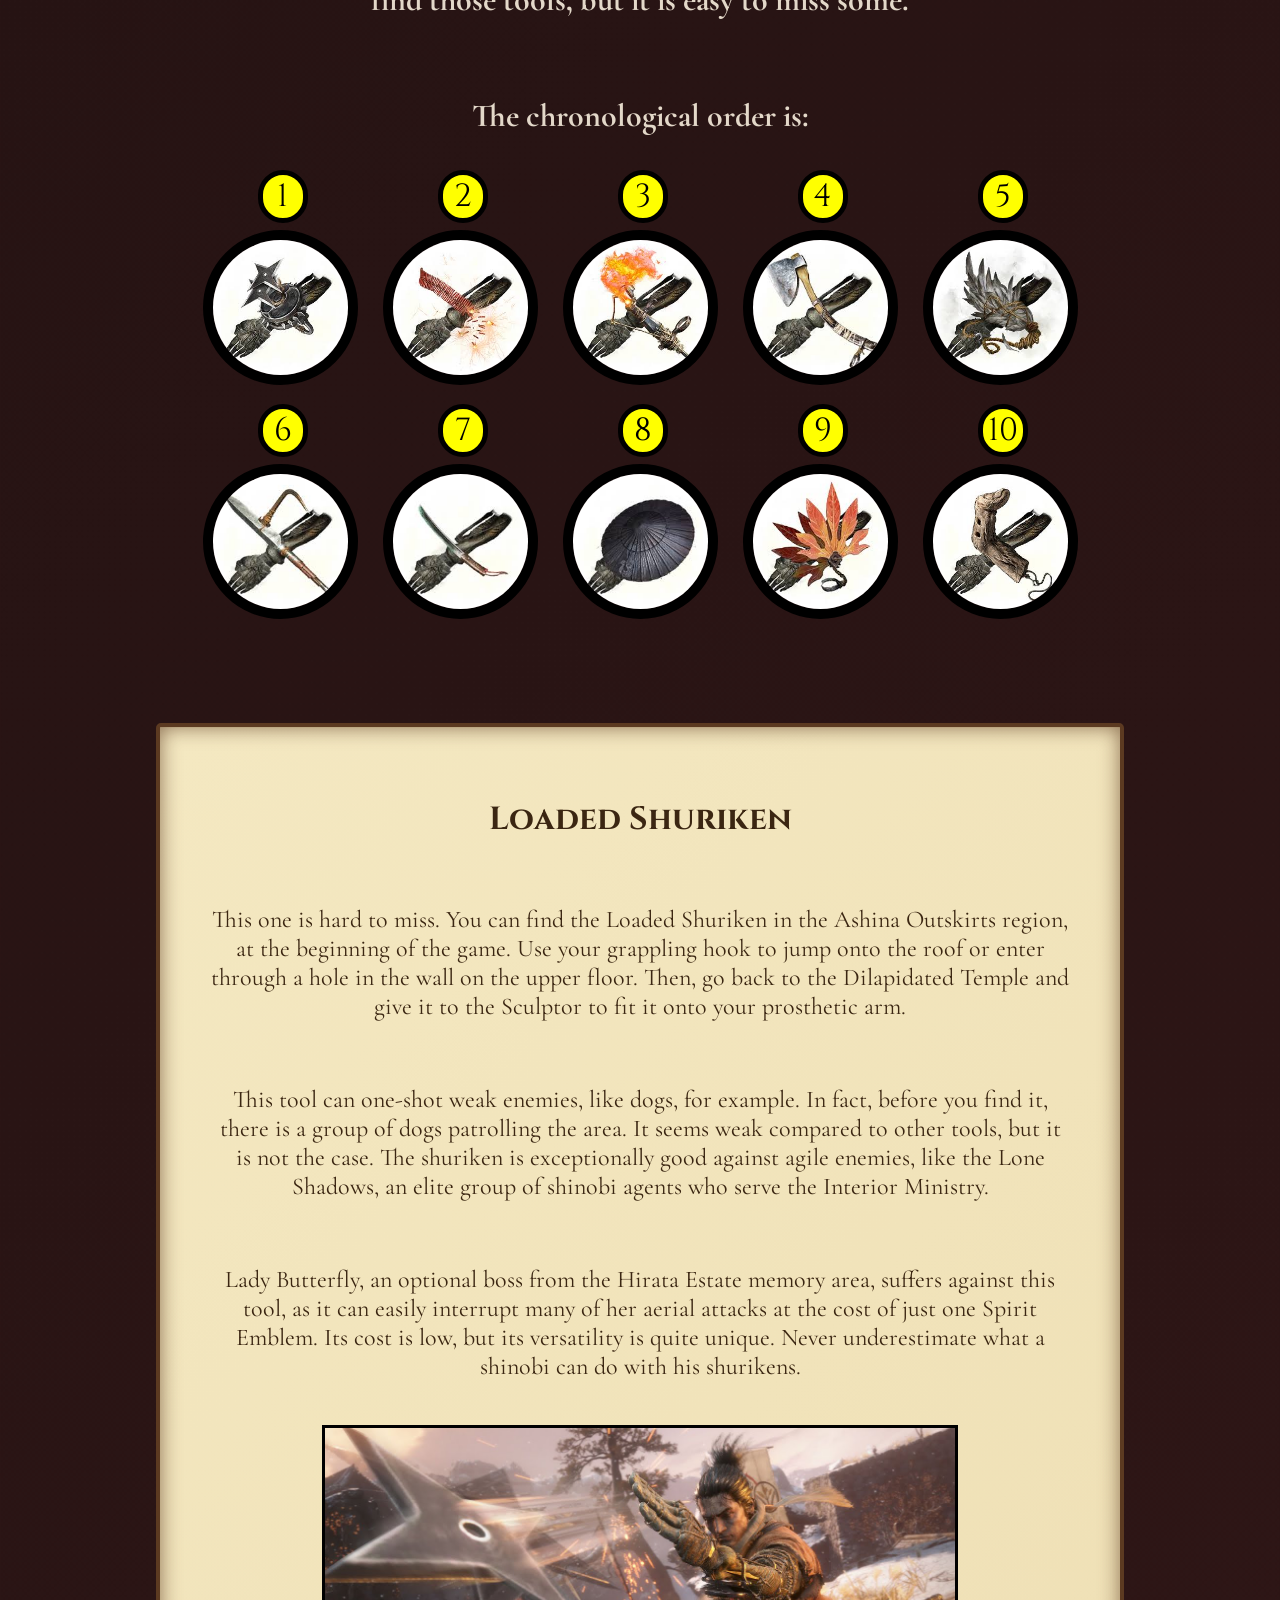
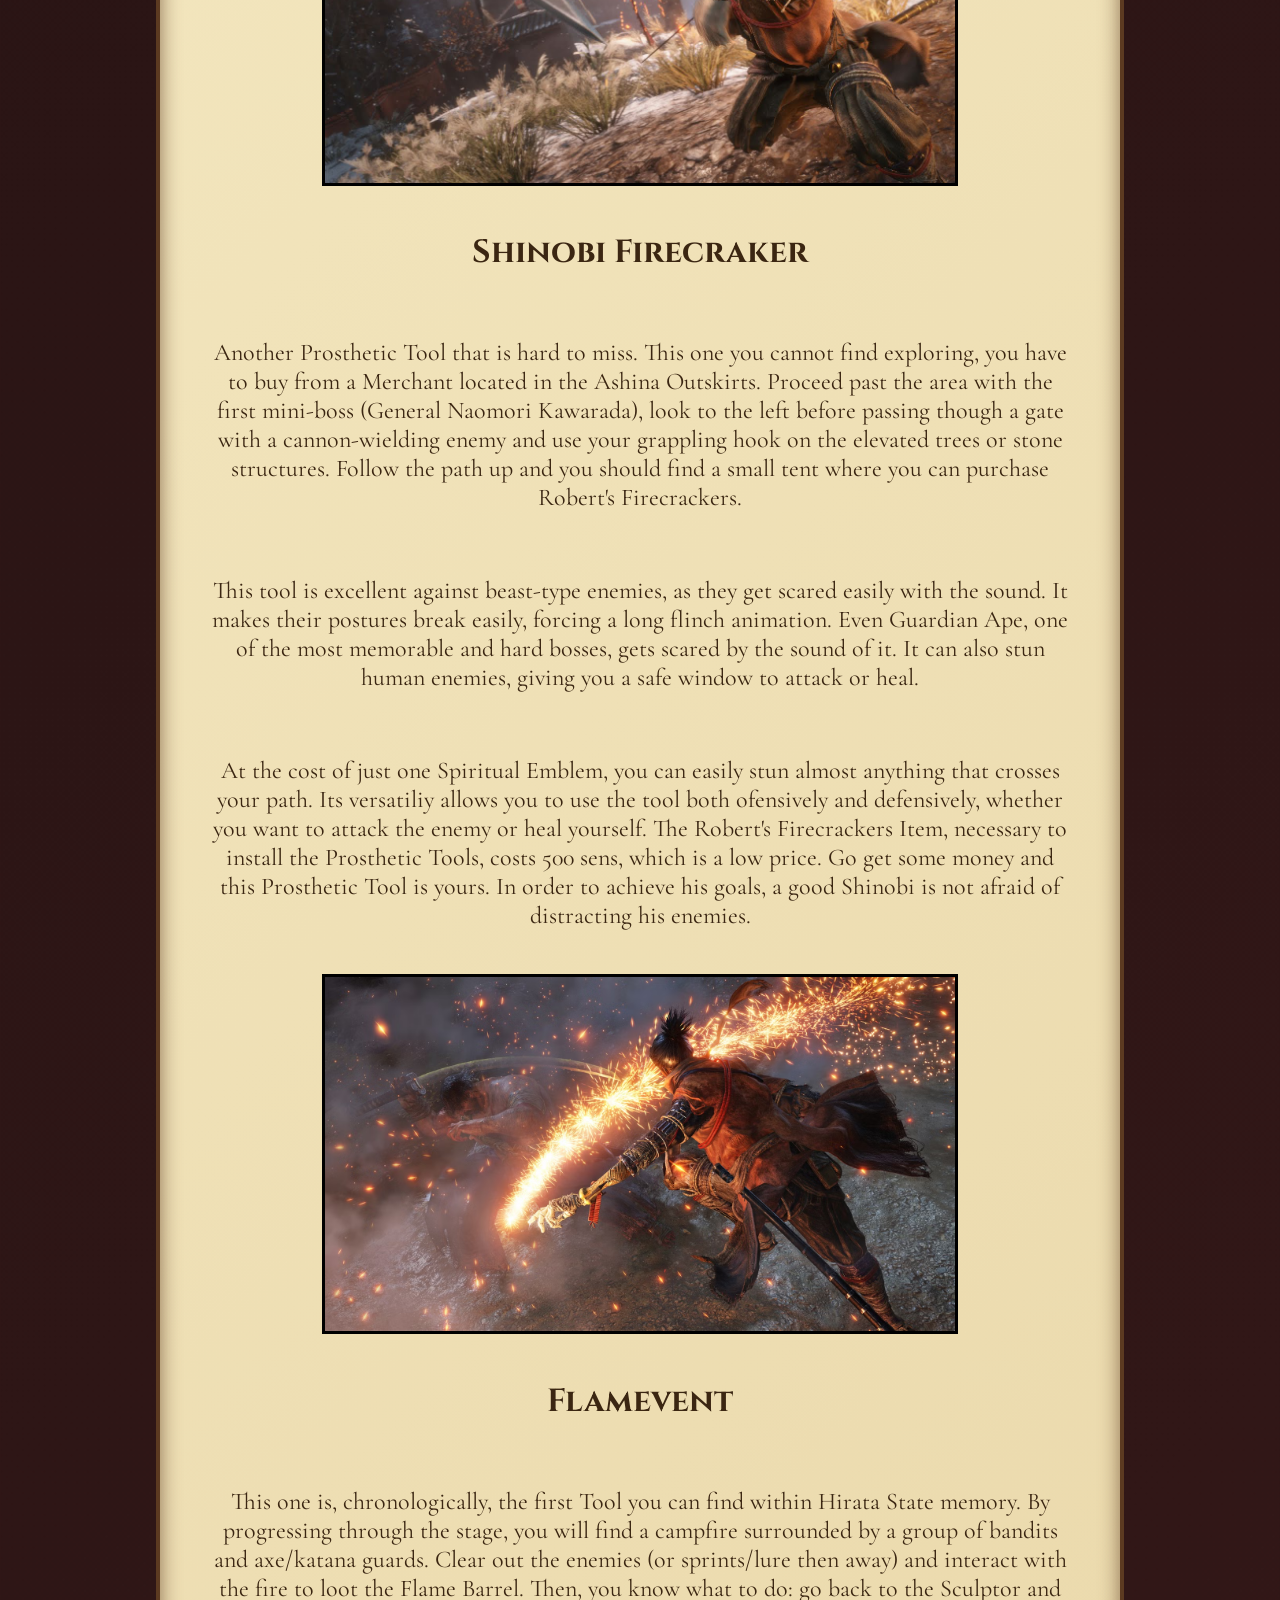
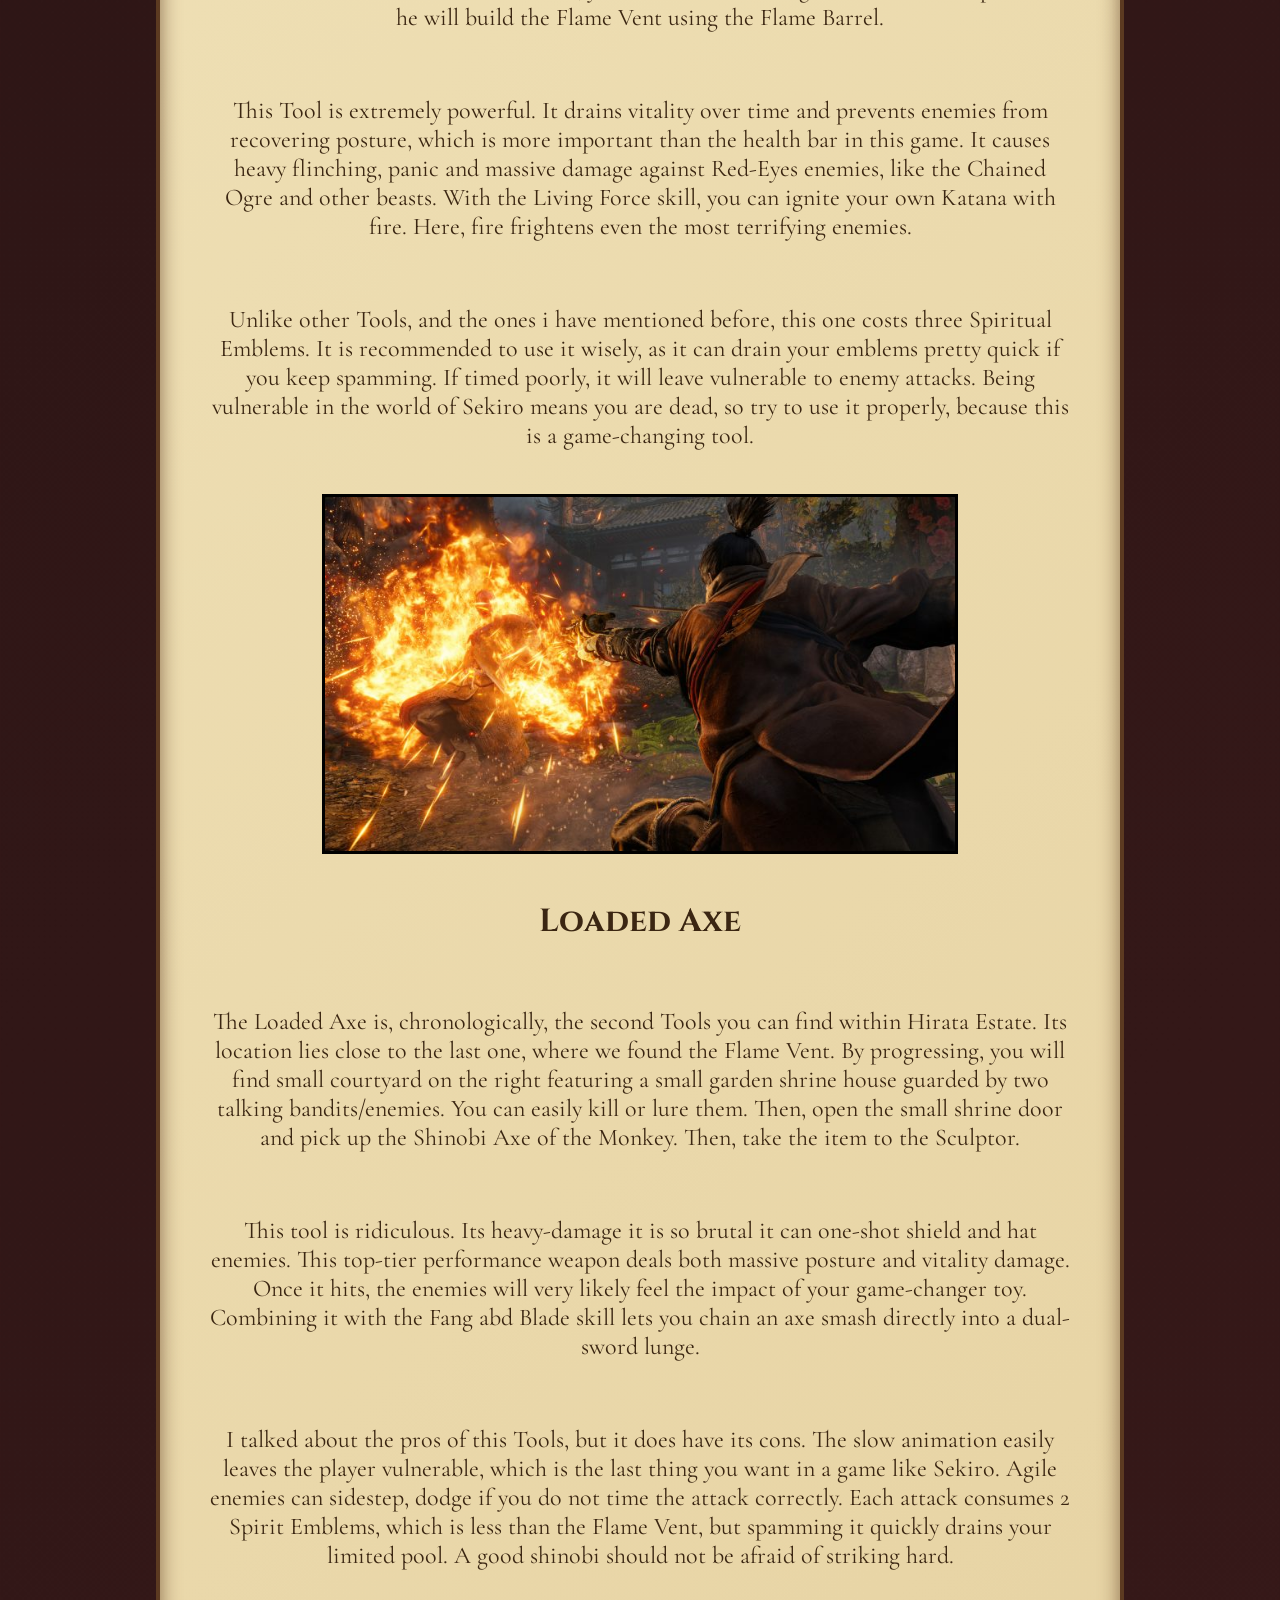
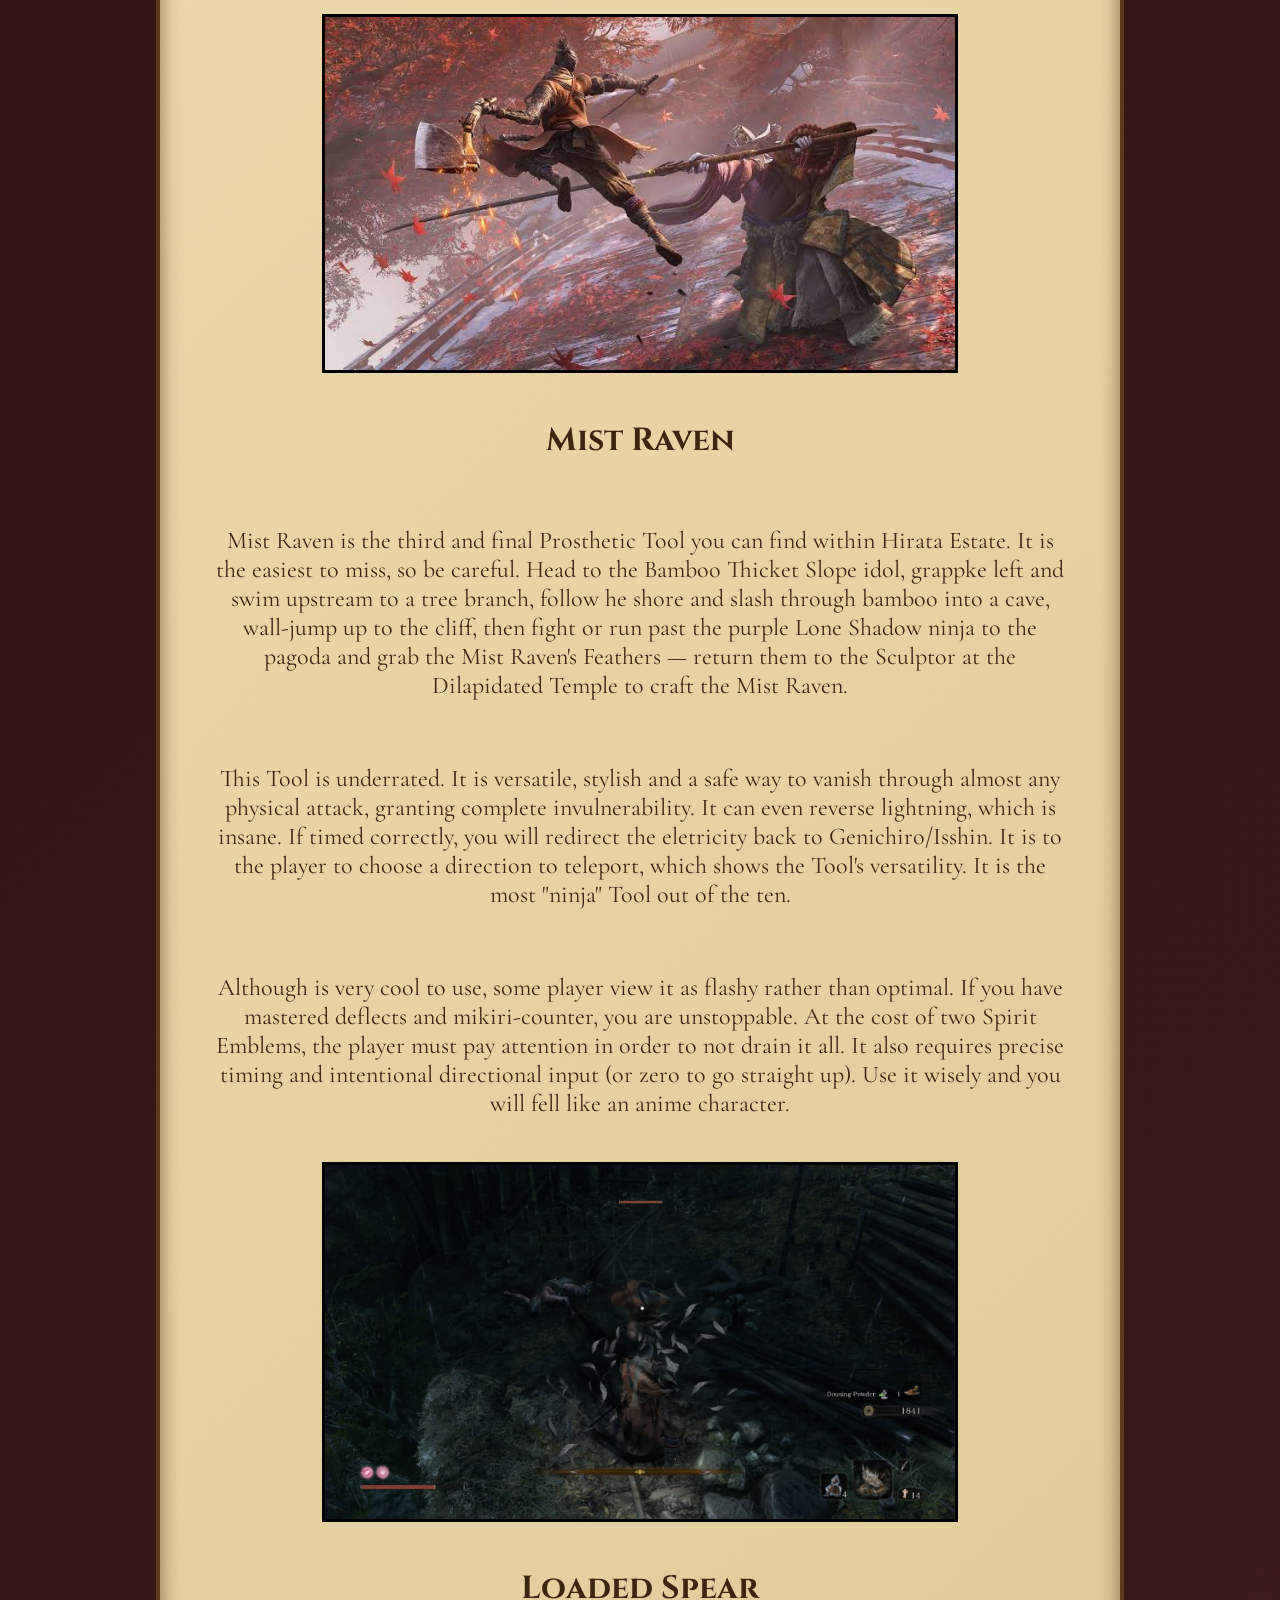
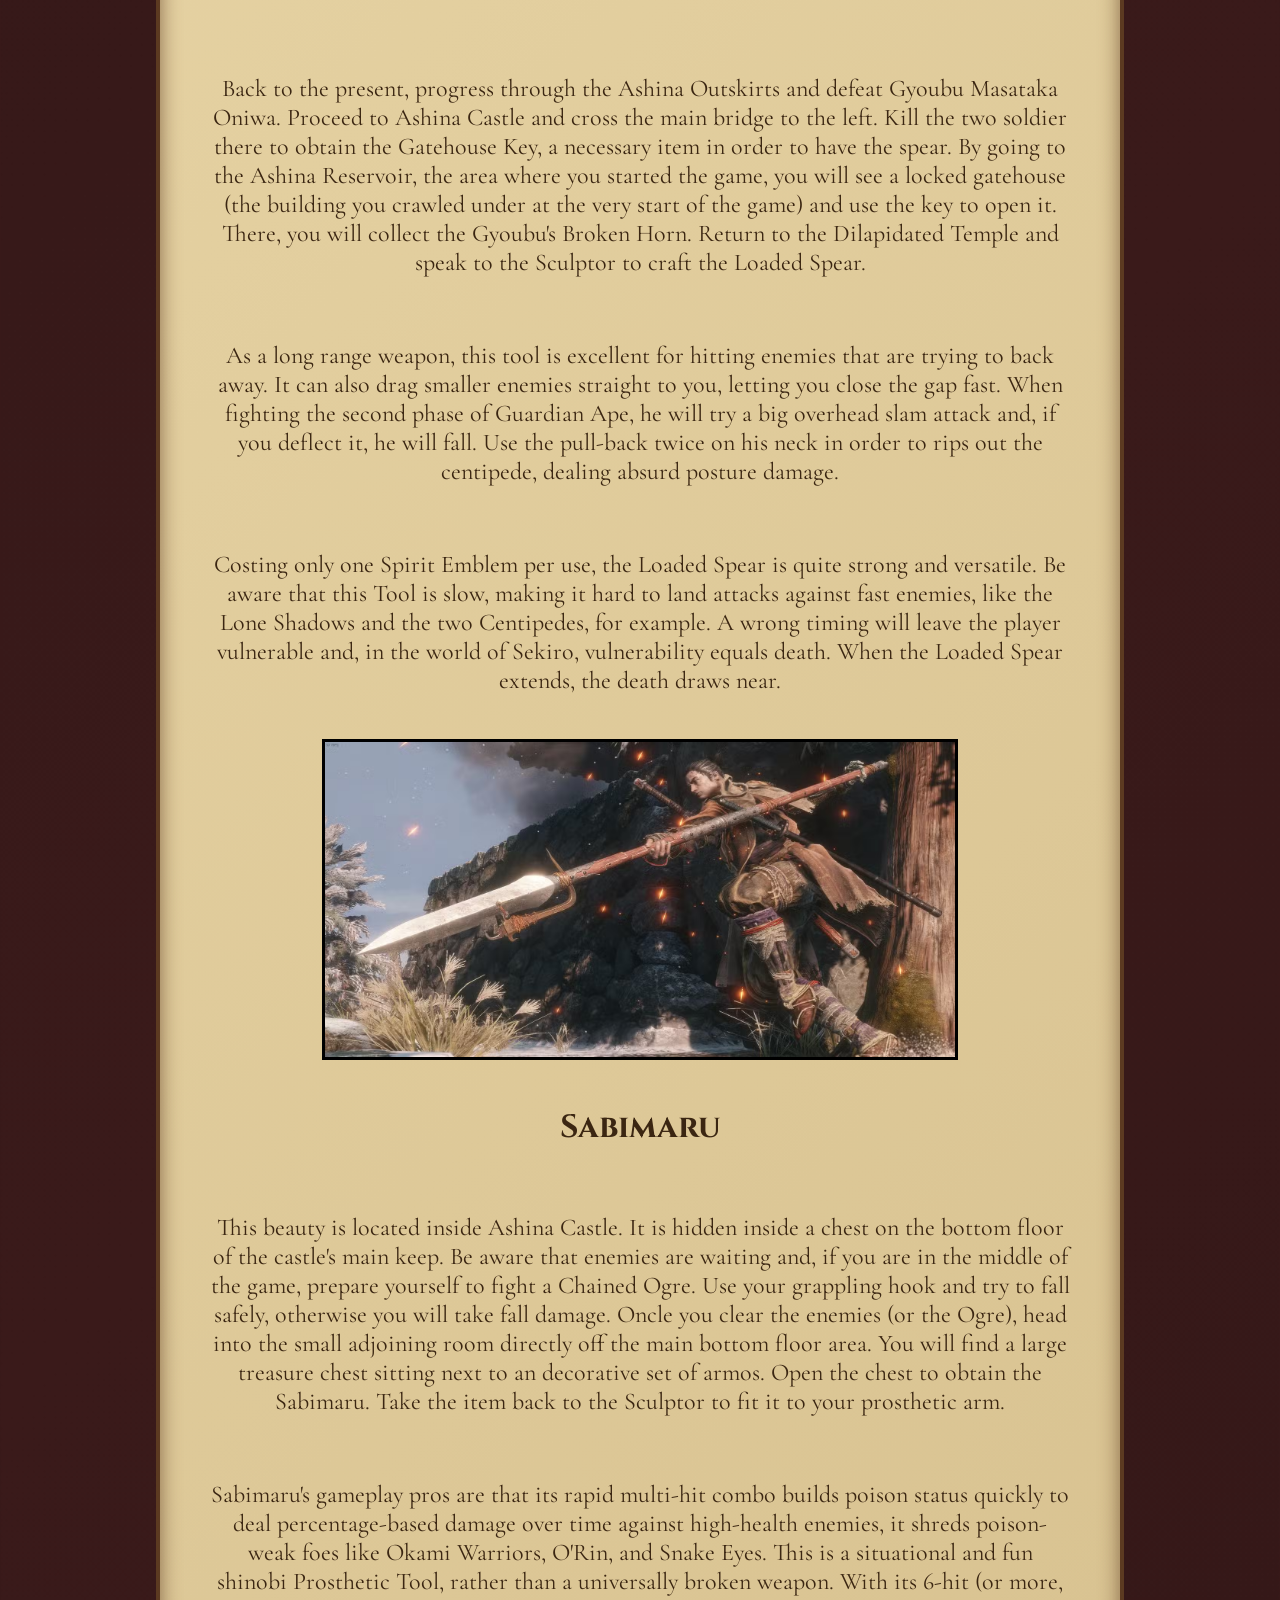
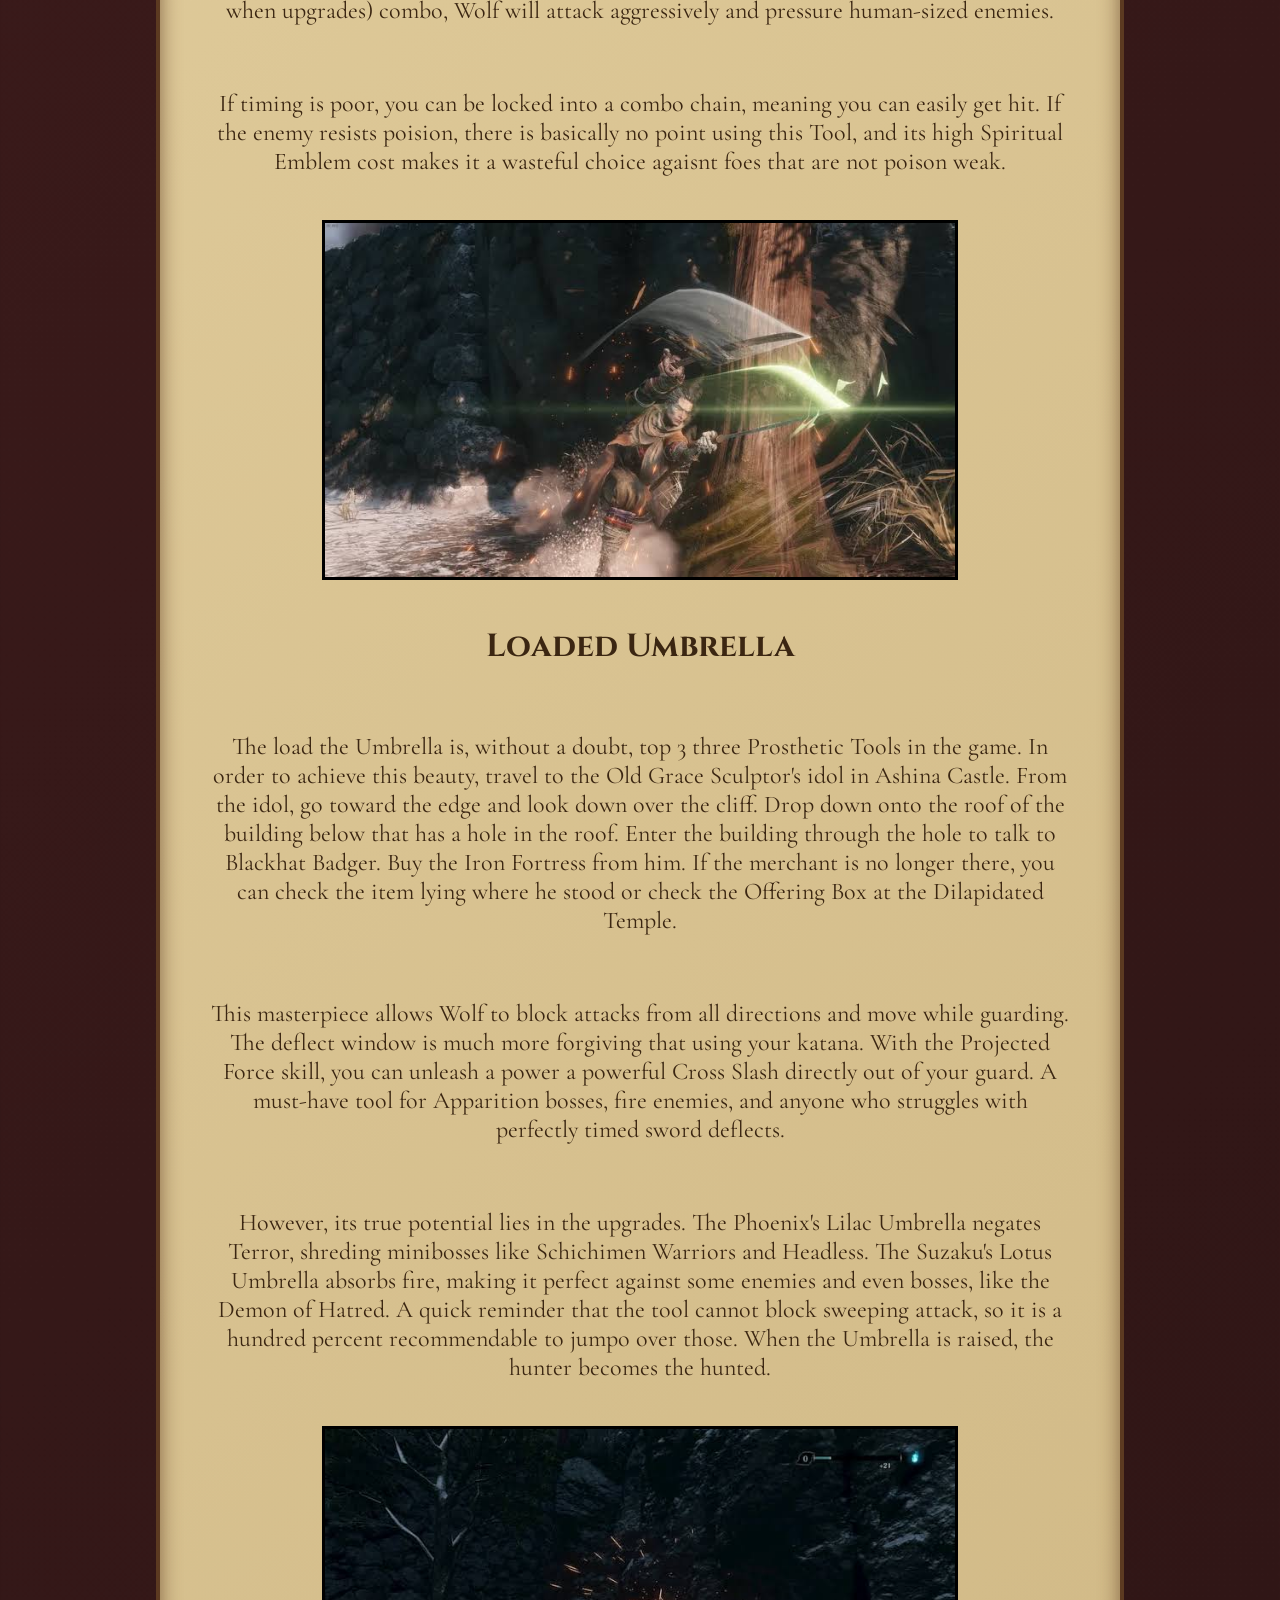
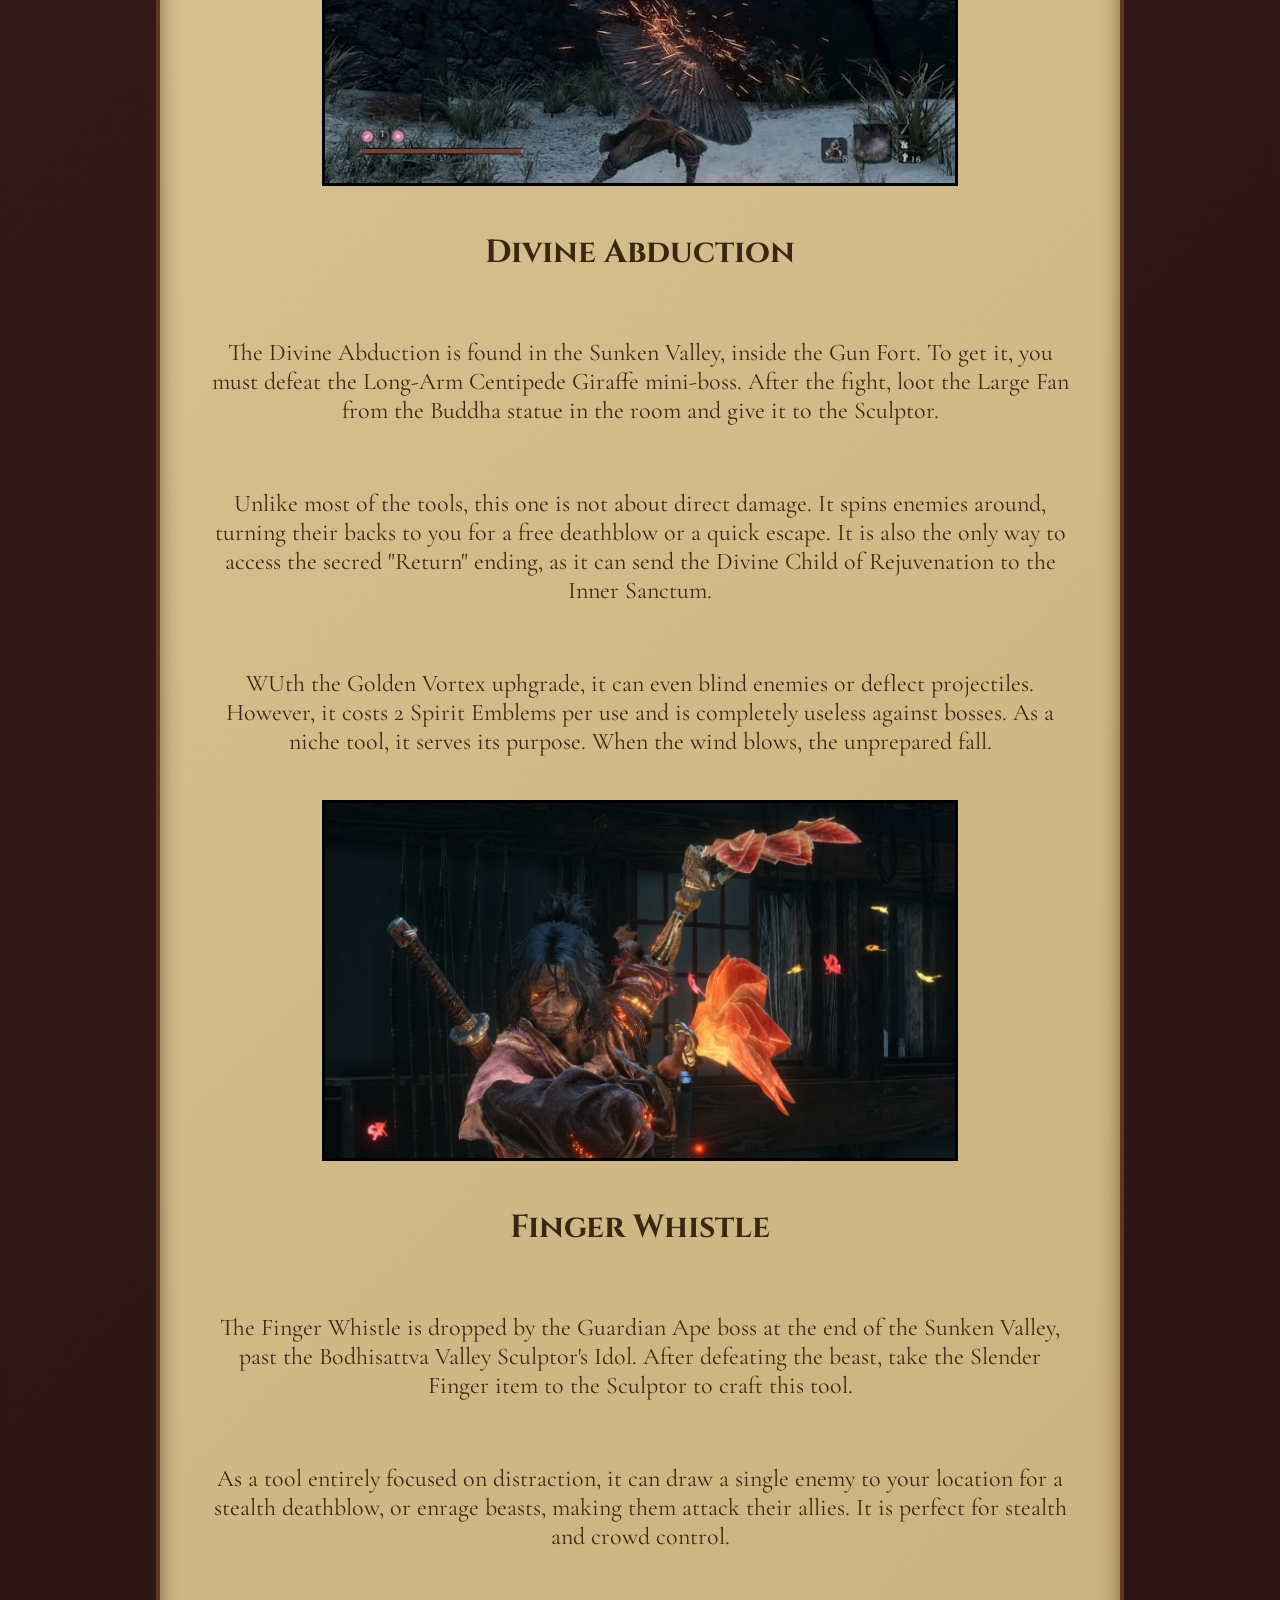
==== commit 4ca9d2bf: "Enhance index.html with new content sections Added new sections for Prosthetic Tools and Sugars, inc" ====
--- a/index.html
+++ b/index.html
@@ -33,7 +33,7 @@
     <div class="Shura">
 
         <h1 id="MainTitle">Shura Mode - Demon Awakening</h1>
-        <img src="SekiroImages/ShuraMode.jpg">
+        <img src="SekiroImages/ShuraMode.jpg" id="ShuraImage">
         <p id="shurap">Shura is a demonic state capable of turning a warrior into a mindless, bloodthirsty killing machine. If you want to shred humanity within you, type "shura" below. Remember: actions have consequences!</p>
 
         <input type="text" id="shurainput"><br>
@@ -54,7 +54,8 @@
     <!--Weapons-->
 
     <div class="SekiroPresentation">
-        
+
+        <h2>Swords</h2>
         <p>When you hear the word "Shinobi", you automatically think about sword. Here, is no different. Kusabimaru is your trusty companion, given by Kuro, the divine heir, the first time you see him. You can attack, deflect, use special attacks and combine its combos with your <span>Prosthetic Tools</span>, which is a topic we will address later in this page.</p>
         <p>Kusabimaru is not the only sword in the game. In order to make Kuro's dream of becomming mortal become true, we must advance through the game. We must defeat Genichiro, enter Senpo Temple, reach the Main Hall, defeat the Folding Screen Monkeys and, after all the efforts, receive the Blade from the Divine Child who is in the Inner Sanctum.</p>
         <p>With a cost of three Spirit Emblems, you can use the Mortal Draw attack. It is a high-damage attack that is excellent to break postures and tear enemies's HP. By pressing L1 + R1 on PlayStation, LT + RB on Xbox or Left Button + Right Button, Wolf will perform a extended-range slash. A more powerful version of the move can be unlocked in the skill tree, and is called Enpowered Mortal Draw.</p>
@@ -80,6 +81,7 @@
 
     <div class="SekiroTools">
 
+        <h2>Prosthetic Tools</h2>
         <p>There are a total of ten Prosthetic Tools Wolf can use, and each of them has its own upgraded versions. Some of them you can find across the map, others you can buy with some merchants. It is important to acknowledge that there is a chronological and more common order to find those tools, but it is easy to miss some.</p>
         <p>The chronological order is: </p>
         
@@ -154,7 +156,6 @@
         </div>
 
     </div>
-    <br><br>
 
     <!--Presenting the Tools-->
 
@@ -244,6 +245,205 @@
 
     <!--Sugars-->
 
+    <div class="SekiroPresentation">
+
+        <h2>Temporary buffs</h2>
+
+        <p>Sugars are consumables created by the monks of the Senpou Temple. Biting into one grants Wolf a temporary combat buff that lasts 30 seconds (or 45 seconds with the Devotion latent skill). Only one Sugar effect can be active at a time; Using a new one overwrites the previous effect.</p>
+        <p>There are five Sugars in total: Ako's Sugar (Red), Yashiraku's Sugar (Dark Red), Gachiin's Sugar (Green), Ungo's Sugar (Blue) and, finally, Gokan's Sugar (Yellow).</p>
+        <p>If you are skilled, there are five Headless mini-bosses that, when defeated, drop Spiritfall items. They act as permanent, reusable versions of the Sugars. They remain in your inventory, but cost Spirit Emblems to activate.</p>
+
+        <div class="Sugars">
+
+            <img src="Sugar/AkoSugar.webp" id="Ako">
+            <img src="Sugar/YashinakuSugar.webp" id="Yashiraku">
+            <img src="Sugar/GachiinSugar.webp" id="Gachiin">
+            <img src="Sugar/UngoSugar.webp" id="Ungo">
+            <img src="Sugar/GokanSugar.webp" id="Gokan">
+
+            <img src="Sugar/AkoSpiritfall.jpeg" id="AkoSpirit">
+            <img src="Sugar/YashirakuSpiritfall.jpeg" id="YashirakuSpirit">
+            <img src="Sugar/GachiinSpiritfall.jpeg" id="GachiinSpirit">
+            <img src="Sugar/UngoSpiritfall.jpeg" id="UngoSpirit">
+            <img src="Sugar/GokanSpiritfall.webp" id="GokanSpirit">
+
+        </div>
+
+    </div>
+
+    <div class="ToolsPresentation">
+
+        <!--Ako-->
+
+        <h1>Ako's Sugar - Attack</h1>
+        <p>Ako's Sugar is a very reliable consumable in the game. It increases vitality damage dealt by 12.5% and posture damage dealt by 25%. It does not penalize your maximum health the way Yashiraku does, making it much safer and reliable.</p>
+        <p>Player generally farm this consumable around Senpou Temple by killing Senpou Monks and Lesser Centipedes. It is also possible to buy infinite Ako's Sugar from Anayama the Peddler after sending Kotaro to work for him (by giving him the Red and White Pinwheel).</p>
+        <img src="Sugar/AkoDance.jpg" id="AkoDance">
+
+        <!--Yashiraku-->
+
+        <h1>Yashiraku's Sugar - High-Risk Attack</h1>
+        <p>Yashiraku's Sugar is also a very reliable consumable in the game, if you already know the enemy's moveset. When consumed, it increases Vitality Damage by 25% and Posture Damage by 50%. In enchange, it halves Wolf's vitality and posture by 50%. It is high-risk and not recommended if you are still learning the patterns of the enemy in front of you.</p>
+        <p>As a strong sugar, Yashiraku's drop rate is low compared to the other consumables. Some players, instead of trying to farm, move forward to defeat the Headless. The miniboss is located in the Fountainhead Palace, below the water. If you still want to farm, try defeating apparition enemies located in the Hidden Forest, Gun Fort or Sunkey Valley.</p>
+        <p>If you look up some YouTubers, whether high-skill flashy players or speedrunners, you will notice Yashiraku is their favorite consumable. That backs up what i said in the first paragraph. High-skilled player already know what to do, so they do not back away from using this powerful buff. </p>
+        <img src="Sugar/YashirakuDance.jpg" id="YashirakuDance">
+
+        <!--Gachiin-->
+
+        <h1>Gachiin's Sugar - Stealth</h1>
+        <p>Gachiin's Sugar is for players that want to go through sections without getting noticed. Even though Sekiro is more of an action game, with one versus one battles, that does not mean stealth should be underestimated. There are areas with a plethora of enemies patrolling. When that happens, there is no sugar better than Gachiin.</p>
+        <p>It is important to make something clear: even though there is a visual effect of Wolf's invisibility, it is still very easy to get spotted if you do not move like a proper Shinobi. Be as sneaky as you can, avoiding unnecessary noise, taking out enemies silently and you should be fine.</p>
+        <p>Near to the Ashina Castle Gate Fortress Sculptor's Idol, there a cliff nearby. Jump and perform an aerial deathblow on the small "rat" enemy wearing a straw hat. That an early-method to farm this Sugar. At the Shugendo Sculptor's Idol, you can find three Senpou Assassins on the cliff edge. KIll them and vacuum the drops.</p>
+        <img src="Sugar/GachiinDance.jpg" id="GachiinDance">
+
+        <!--Ungo-->
+
+        <h1>Ungo's Sugar - Vitality</h1>
+        <p>Ungo's Sugar is useful when you are learning new boss's patterns or trying to survive heavy physical attack, as it reduces vitality damage by 33%. It can save the player from getting one, two-shot. Although it is not an useless consumable, it is not as useful as the others. Sekiro rewards clean deflection over face-tanking hits, making Gokan's Sugar (the next one) much more useful, for example.</p>
+        <p>Senpou Monks at Senpou Temple have a chance to drop Ungo's Sugar upon defeat. However, buying is a better option, as you can acquire the consumable from two different merchants. If you want to buy, go to Fujioka the Info Broker at the dilapidated temple or the Shugendo Memorial Mob.</p>
+        <p>In sumary, if you deflect properly, your posture meter takes the hit instead of your health. making damage reduction less valuable posture buff (Gokan's Sugar) or offensive buffs, such as Ako's Sugar or Yashiraku's Sugar. It is a very situational consumable and it is very unlikely you are going to use as you progress. </p>
+        <img src="Sugar/UngoDance.jpg" id="UngoDance">
+
+        <!--Gokan-->
+
+        <h1>Gokan's Sugar - Posture</h1>
+        <p>Gokan's Sugar is pretty useful. If the player is struggling with multi-hit combos, like the Long-arm Centipedes, it may be good to use this consumable. It temporarily reduces the Posture damage by 67%. However, if your deflect timing is spot-on, your posture will never break. It is very situational rather than versatile.</p>
+        <p>The monks at Senpou Temple, Mt. Kongo have a chance to drop Gokan's Sugar upon defeat. To increase the drop rate, it is recommendable to pop a Mibu Balloon. Also, Anayama the Peddler in the Ashina Outskirts sells limited amounts of Gokan's Sugar.</p>
+        <p>Definitely more useful than the Ungo's Sugar, but it is very unlikely that you are going to use Gokan's sugar as much as you will use Gachiin or Ako. If the enemy has a multi-hit combo that quickly fills your posture bar, it is highly recommendable to use it. If it does not, there is no point using this consumable.</p>
+        <img src="Sugar/GokanDance.jpg" id="GokanDance">
+
+    </div>
+
+    <!--Bosses-->
+
+    <div class="SekiroPresentation">
+
+        <h2>Bosses</h2>
+        <p>Now, here comes the part that separates the men from the boys. Sekiro features fifteen main bosses, but you cannot fight all of them in a single playthrough. For example, if you choose to help Owl and abandon Kuro mid-game, you are going to fight Emma (The Gentle Blade) and Isshin Ashina.</p>
+        <p>There are three "inner versions" that you can fight, but we will not be counting them here, as it is the same boss with additional attacks. For example, Genichiro can use Sakura dance and reverse lightning. They are available to fight in Reflection of Strenght and Gauntlet of Strenght after beating the game at least once.</p>
+        <p>Below, you can bosses's pictures and names. If you want to get deeper into each of them, you can click on their personalized buttons.</p>
+
+        <div class="Bosses">
+
+            <!--First row-->
+            
+            <div class="CardBoss">
+
+                <img src="Bosses/Gyoubu.webp" id="GyoubuCard" onclick="GyoubuVoiceline()">
+                <a href="BossesLore/1. Gyoubu.html" target="_blank" title="Leads you to Gyoubu's page." class="BossButton">Gyoubu Masataka Oniwa</a>
+
+            </div>
+            
+            <div class="CardBoss">
+
+                <img src="Bosses/LadyB.avif" id="LadybCard" onload="LadybVoiceline()">
+                <a href="" target="_blank" title="Leads you to Lady Butterfly's page." class="BossButton">Lady Butterfly</a>
+
+            </div>
+
+            <div class="CardBoss">
+
+                <img src="Bosses/Genichiro.webp">
+                <a href="" target="_blank" title="Leads you to Genichiro's page." class="BossButton">Genichiro Ashina</a>
+
+            </div>
+
+            <!--Second row-->
+
+            <div class="CardBoss">
+
+                <img src="Bosses/FoldingScreenMonkeys.avif">
+                <a href="" target="_blank" title="Leads you to Monkey's page." class="BossButton">Folding Screen Monkeys</a>
+
+            </div>
+
+            <div class="CardBoss">
+
+                <img src="Bosses/GuardianApe.webp">
+                <a href="" target="_blank" title="Leads you to Ape's page." class="BossButton">Guardian Ape</a>
+
+            </div>
+
+            <div class="CardBoss">
+
+                <img src="Bosses/HeadlessApe.avif">
+                <a href="" target="_blank" title="Leads you to Headless Ape's page." class="BossButton">Headless Ape</a>
+
+            </div>
+
+            <!--Third row-->
+
+            <div class="CardBoss">
+
+                <img src="Bosses/CorruptedMonk.webp">
+                <a href="" target="_blank" title="Leads you to Corrupted Monk's page." class="BossButton">Corrupted Monk</a>
+
+            </div>
+
+            <div class="CardBoss">
+
+                <img src="Bosses/GreatShinobiOwl.avif">
+                <a href="" target="_blank" title="Leads you to Owl's page." class="BossButton">Great Shinobi Owl</a>
+
+            </div>
+
+            <div class="CardBoss">
+
+                <img src="Bosses/TrueMonk.webp">
+                <a href="" target="_blank" title="Leads you to True Corrupted Monk's page." class="BossButton">True Corrupted Monk</a>
+
+            </div>
+
+            <!--Fourth row-->
+
+            <div class="CardBoss">
+
+                <img src="Bosses/DivineDragon.avif">
+                <a href="" target="_blank" title="Leads you to Divine Dragon's page." class="BossButton">Divine Dragon</a>
+
+            </div>
+
+            <div class="CardBoss">
+                
+                <img src="Bosses/HirataFather.webp">
+                <a href="" target="_blank" title="Leads you to Owl (Father)'s page." class="BossButton">Owl (Father)</a>
+
+            </div>
+
+            <div class="CardBoss">
+
+                <img src="Bosses/DemonofHatred.webp">
+                <a href="" target="_blank" title="Leads you to The Demon of Hatred's page." class="BossButton">Demon of Hatred</a>
+
+            </div>
+
+            <!--Fifth row-->
+
+            <div class="CardBoss">
+
+                <img src="Bosses/SwordSaint.avif">
+                <a href="" target="_blank" title="Leads you to Isshin, the Sword Saint's page." class="BossButton">Isshin, the Sword Saint</a>
+
+            </div>
+
+            <div class="CardBoss">
+
+                <img src="Bosses/GentleBlade.webp" id="EmmaBoss"> 
+                <a href="" target="_blank" title="Leads you to Emma, the Gentle Blade's page." class="BossButton">Emma, the Gentle Blade</a>
+
+            </div>
+
+            <div class="CardBoss">
+
+                <img src="Bosses/IsshinAshina.avif">
+                <a href="" target="_blank" title="Leads you to Isshin Ashina's page." class="BossButton">Isshin Ashina</a>
+
+            </div>
+
+        </div>
+
+    </div>
+
     <!--Sekiro Button-->
 
     <a href="#" class="SekiroButton">
@@ -265,6 +465,24 @@
 
     </div>
 
+    <!--Sculptor Idol-->
+
+    <div>
+
+        <img src="SekiroImages/SculptorIdol.png" id="SculptorIdol" onclick="Idol()">
+
+    </div>
+
+    <!--Footer-->
+
+    <div class="footerpage">
+        
+        <p>@ 2026 - Carlos Henryque / Sekiro: Shadows die Twice</p>
+        <p>mailto:henryquecarlos2020@gmail.com</p>
+        <p>Made with my ❤️ and no hesitation!</p>
+    
+    </div>
+
     <!--JS connecting-->
 
     <script src="jskiro.js"></script>
--- a/Sekiro.css
+++ b/Sekiro.css
@@ -29,11 +29,12 @@
     font-family: "Cormorant Garamond";
     font-size: 1.2rem;
     font-weight: bold;
-    margin: 5px;
+    margin: 10px;
     color: #E3D8C9;
 }
 
 .ControllingAudio audio {
+    margin-top: 20px;
     filter: invert(1) hue-rotate(180deg);
     width: 100%;
 }
@@ -45,6 +46,7 @@
     background: linear-gradient(rgba(0, 0, 0, 0.3), rgba(0, 0, 0, 0.5)), url('SekiroImages/SekiroHeader.jpg');
     background-size: cover;
     background-position: center 20%;
+    background-repeat: no-repeat;
     display: flex;
     flex-direction: column;
     height: 60vh;
@@ -201,6 +203,91 @@
     display: none;
 }
 
+/*Palace Head*/
+
+body.PalaceMode .SekiroHeader{
+    background-image: linear-gradient(rgba(13, 27, 41, 0.2), rgba(0, 0, 0, 0.2)), url("SekiroImages/PalaceHeader.jpeg");
+    background-size: cover;
+    background-position: center 40%;
+}
+
+body.PalaceMode {
+
+    background: 
+    radial-gradient(circle at 50% 0%, rgba(190, 160, 210, 0.6) 0%, transparent 50%),
+    radial-gradient(ellipse at 80% 40%, rgba(255, 183, 197, 0.4) 0%, transparent 50%),
+    linear-gradient(180deg, #7a6b8c 0%, #4a6b7c 30%, #1e4a5a 70%, #0d2a33 100%) !important;
+    background-attachment: fixed;
+
+}
+
+body.PalaceMode #MainTitle {
+    color: #f0f0f0;
+    text-shadow: 0 0 5px rgba(0, 0, 0, 0.5);
+}
+
+body.PalaceMode #ShuraImage {
+    border: solid 3px lightblue;
+    box-shadow: 0 0 50px lightblue;
+}
+
+body.PalaceMode #shurap {
+    color: #f0f0f0;
+    font-weight: bold;
+    text-shadow: 0 0 5px blue;
+}
+
+
+body.PalaceMode .Shura {
+
+    background: linear-gradient(135deg, rgba(255, 255, 255, 0.4) 0%, rgba(255, 183, 197, 0.4) 100%) !important;
+    backdrop-filter: blur(10px);
+    border: solid 3px rgba(255, 255, 255, 0.5);
+    box-shadow: 0 20px 40px rgba(0, 0, 0, 0.4);
+    border-radius: 20px;
+    
+}
+
+body.PalaceMode #GoodEnding {
+    border: solid 4px #ffd700;
+    box-shadow: 
+    0 0 20px rgba(255, 183, 197, 0.6),
+    0 0 40px rgba(98, 182, 203, 0.5),
+    0 0 70px rgba(255, 215, 0, 0.3);
+}
+
+body.PalaceMode #BadEnding {
+    border: solid 4px #ffd700;
+    box-shadow: 
+    0 0 20px rgba(255, 183, 197, 0.6),
+    0 0 40px rgba(98, 182, 203, 0.5),
+    0 0 70px rgba(255, 215, 0, 0.3);
+}
+
+body.PalaceMode #musicIcon {
+    border: solid 3px cyan;
+}
+
+body.PalaceMode #p1 {
+    font-size: 1.5rem;
+    font-weight: bolder;
+}
+
+body.PalaceMode #p2 {
+    font-size: 1.5rem;
+    font-weight: bolder;
+}
+
+body.PalaceMode #p3 {
+    font-size: 1.5rem;
+    font-weight: bolder;
+}
+
+body.PalaceMode #shurainput,
+body.PalaceMode .Shura button {
+    display: none;
+}
+
 /* Presenting the Game */
 
 .SekiroPresentation {
@@ -222,6 +309,18 @@
     box-shadow: 0 0 20px rgba(212, 175, 55, 0.5);
 }
 
+.SekiroPresentation h2 {
+
+    font-family: "Cinzel";
+    font-size: 2rem;
+    color: #E3D8C9;
+    border-bottom: solid 4px #8b0000;
+    font-style: italic;
+    padding-bottom: 20px;
+    margin-top: 50px;
+
+}
+
 .SekiroPresentation p{
 
     font-family: "Cormorant Garamond";
@@ -257,7 +356,7 @@
     position: absolute;
     font-family: "Cinzel";
     top: 25px;
-    left: 25px;
+    left: 20px;
     color: red;
     font-weight: bold;
 }
@@ -272,6 +371,18 @@
     margin: 0 auto;
     max-width: 900px;
     gap: 25px;
+}
+
+.SekiroTools h2 {
+
+    font-family: "Cinzel";
+    font-size: 2rem;
+    border-bottom: solid 4px #8b0000;
+    color: #E3D8C9;
+    padding-bottom: 20px;
+    margin-top: 50px;
+    font-style: italic;
+
 }
 
 .SekiroTools p{
@@ -315,8 +426,9 @@
     border: 4px solid #5c3a21;
     border-radius: 5px;
     max-width: 900px;
-    margin: 0 auto;
+    margin: 100px auto 0 auto;
     box-shadow: inset 0 0 20px rgba(92, 58, 33, 0.7);
+    padding: 30px;
 }
 
 .ToolsPresentation h1{
@@ -344,7 +456,8 @@
 
 body {
     margin: 0;
-    background: linear-gradient(135deg, #1a0f0f 0%, #3a1a1a 50%, #110a0a 100%); 
+    background: linear-gradient(135deg, #1a0f0f 0%, #3a1a1a 50%, #110a0a 100%);
+    overflow-x: hidden;
 }
 
 /* Button */
@@ -365,4 +478,483 @@
 .SekiroButton:hover img{
     transform: scale(1.3);
     border: solid 5px red;
-}+}
+
+/*Sculptor Idol*/
+
+#SculptorIdol {
+    display: block;
+    height: 50px;
+    border-radius: 100px;
+    transition: transform 0.3s ease, border 0.3s ease;
+    opacity: 0.2;
+    margin-top: 20px;
+    margin-left: 50px;
+}
+
+#SculptorIdol:hover {
+    transform: scale(1.5);
+    opacity: 1;
+    cursor: pointer;
+    border: solid 3px cyan;
+}
+
+/*Sugars*/
+
+.Sugars {
+    display: flex;
+    align-items: center;
+    justify-content: center;
+    max-width: 830px;
+    gap: 25px;
+    flex-wrap: wrap;
+}
+
+#Ako {
+    border: solid 3px red;
+    border-radius: 100px;
+    max-height: 15vh;
+}
+
+#Yashiraku {
+    border: solid 3px darkred;
+    border-radius: 100px;
+    max-height: 15vh;
+}
+
+#Gachiin {
+    border: solid 3px darkgreen;
+    border-radius: 100px;
+    max-height: 15vh;
+}
+
+#Ungo {
+    border: solid 3px blue;
+    border-radius: 100px;
+    max-height: 15vh;
+}
+
+#Gokan {
+    border: solid 3px yellow;
+    border-radius: 100px;
+    max-height: 15vh;
+}
+
+#AkoSpirit {
+    border: solid 3px red;
+    border-radius: 100px;
+    max-height: 15vh;
+}
+
+#YashirakuSpirit {
+    border: solid 3px darkred;
+    border-radius: 100px;
+    max-height: 15vh;
+}
+
+#GachiinSpirit {
+    border: solid 3px darkgreen;
+    border-radius: 100px;
+    max-height: 15vh;
+}
+
+#UngoSpirit {
+    border: solid 3px blue;
+    border-radius: 100px;
+    max-height: 15vh;
+}
+
+#GokanSpirit {
+    border: solid 3px yellow;
+    border-radius: 100px;
+    max-height: 15vh;
+}
+
+#AkoDance, #YashirakuDance {
+    border: solid 5px red;
+    border-radius: 100px;
+}
+
+#GachiinDance {
+    border: solid 5px green;
+    border-radius: 100px;
+}
+
+#UngoDance {
+    border: solid 5px blue;
+    border-radius: 100px;
+}
+
+#GokanDance {
+    border: solid 5px yellow;
+    border-radius: 100px;
+}
+
+/*Bosses Section*/
+
+.Bosses {
+    max-width: 1000px;
+    gap: 30px;
+    display: flex;
+    align-items: center;
+    justify-content: center;
+    flex-wrap: wrap;
+}
+
+.Bosses img {
+    max-height: 50vh;
+    border-radius: 20px;
+    cursor: pointer;
+}
+
+#EmmaBoss {
+    height: 256px;
+    width: 256px;
+    object-fit: cover;
+    object-position: center 20%;
+}
+
+#GyoubuCard {
+
+    transition: transform 0.3s ease;
+}
+
+
+#LadybCard {
+
+    transition: transform 0.3s ease;
+
+}
+
+#GyoubuCard:active {
+
+    transform: scale(0.95);
+
+}
+
+#LadybCard:active {
+
+    transform: scale(0.95);
+
+}
+
+.CardBoss {
+
+    display: flex;
+    flex-direction: column;
+    align-items: center;
+    justify-content: center;
+    gap: 50px;
+
+}
+
+.CardBoss img {
+
+    max-width: none;
+}
+
+.BossButton {
+
+    font-family: "Cinzel";
+    font-weight: bolder;
+    background-color: #110a0a;
+    color: #d4af37;
+    text-decoration: none;
+    padding: 10px 10px;
+    border: 5px solid #d4af37;
+    border-radius: 3px;
+    font-size: 1.2rem;
+    transition: all 0.3s ease;
+    text-align: center;
+
+    width: 256px;
+    height: 50px;
+    display: flex;
+    align-items: center;
+    justify-content: center;
+
+}
+
+.BossButton:hover {
+
+    color: #110a0a;
+    background-color: #d4af37;
+    border: 3px solid black;
+    font-weight: bolder;
+    box-shadow: 0 0 100px rgba(212, 175, 55, 0.2);
+}
+
+.GyoubuHeader {
+
+    display: flex;
+    flex-direction: column;
+    background-size: cover;
+    height: 50vh;
+    justify-content: center;
+    align-items: center;
+    position: relative;
+
+}
+
+.GyoubuHeader::before {
+
+    content: "";
+    position: absolute;
+    top: 0;
+    left: 0;
+    width: 100%;
+    height: 100%;
+    z-index: -1;
+
+    background: linear-gradient(rgba(0, 0, 0, 0.1), rgba(0, 0, 0, 0.9)), url(Bosses/GyoubuHeader.webp);
+    background-size: cover;
+    background-position: center 20%;
+    background-repeat: no-repeat;
+    filter: grayscale(100%) contrast(110%) brightness(0.5);
+    animation: FadeIn 3s ease-out;
+
+}
+
+.GyoubuHeader h1 {
+
+    color: #E3D8C9;
+    letter-spacing: 10px;
+    text-shadow:
+    2px 2px 0px #000,
+    0 0 15px rgba(139, 0, 0, 0.8);
+
+    font-family: "Cinzel";
+    font-size: 3rem;
+
+}
+
+.GyoubuHeader h2 {
+
+    color: #E3D8C9;
+    font-family: "Cinzel";
+    font-size: 1rem;
+    letter-spacing: 5px;
+    margin-top: 20px;
+    font-style: italic;
+
+}
+
+#GyoubuBody {
+
+    background: linear-gradient(135deg, #1a100b 0%, #2c1e16 50%, #110a0a 100%) !important;
+    background-attachment: fixed;
+    min-height: 100vh;
+    display: flex;
+    flex-direction: column;
+
+}
+
+
+.GyoubuPresentation {
+
+    display: flex;
+    align-items: center;
+    text-align: center;
+    flex-direction: column;
+    margin-top: 50px;
+    margin-bottom: 50px;
+    
+}
+
+#GyoubuLine {
+
+    font-family: "Cinzel";
+    font-size: 2.5rem;
+    color: #d4af37;
+    text-align: center;
+    letter-spacing: 2px;
+    font-style: italic;
+    padding: 30px 10px;
+
+    background: rgba(26, 15, 15, 0.8);
+    border-top: solid 2px #8b0000;
+    border-bottom: solid 2px #8b0000;
+    max-width: 800px;
+    box-shadow: 0 10px 30px rgba(0, 0, 0, 0.8);
+
+}
+
+.GyoubuPresentation h2 {
+
+    font-family: "Cinzel";
+    font-size: 2rem;
+    border-bottom: solid 4px #8b0000;
+    color: #E3D8C9;
+    padding-bottom: 20px;
+    margin-top: 50px;
+    font-style: italic;
+
+}
+
+.GyoubuPresentation p {
+
+    font-family: "Cormorant Garamond";
+    font-size: 2rem;
+    color: #E3D8C9;
+    max-width: 700px;
+
+}
+
+.Container {
+
+    position: relative;
+    display: inline-block;
+    max-width: 700px;
+}
+
+.BadgeTwo {
+
+    position: absolute;
+    top: 30px;
+    left:75px;
+
+    color: red;
+    font-family: "Cinzel";
+    font-weight: bold;
+    background-color: rgba(0, 0, 0, 0.8);
+    padding: 5px 12px;
+    border: solid 2px #d4af37;
+    border-radius: 5px;
+    font-size: 1rem;
+    z-index: 10;
+
+}
+
+.GyoubuPresentation img:not(#GyoubuConcept):not(.SekiroButton img):not(#Yari):not(#BossFight) {
+
+    margin: 0;
+    max-width: 50%;
+    height: auto;
+    border: solid 3px gold;
+    box-shadow: 0 0 20px gold;
+    border-radius: 12px;
+    margin-top: 20px;
+
+}
+
+#GyoubuConcept {
+
+    max-width: 80%;
+    height: auto;
+    border: solid 3px gold;
+    box-shadow: 0 0 20px gold;
+    border-radius: 12px;
+    margin-top: 20px;
+
+}
+
+#Yari {
+
+    max-width: 80%;
+    height: auto;
+    border: solid 3px gold;
+    box-shadow: 0 0 20px gold;
+    border-radius: 12px;
+    margin-top: 20px;
+    
+}
+
+#BossFight {
+
+    max-width: 90%;
+    height: auto;
+    border: solid 3px gold;
+    box-shadow: 0 0 20px gold;
+    border-radius: 12px;
+    margin-top: 20px;
+    margin-bottom: 50px;
+
+}
+
+.footerpage {
+
+    display: flex;
+    align-items: center;
+    justify-content: center;
+    flex-direction: column;
+    height: 200px;
+    width: 100%;
+
+    margin-top: auto;
+    background: linear-gradient(rgba(0, 0, 0, 0.1), rgba(0, 0, 0, 0.9)), url(SekiroImages/SekiroFooter.jpg);
+    background-size: cover;
+    background-position: center 20%;
+    background-repeat: no-repeat;
+    padding: 50px;
+    text-align: center;
+
+}
+
+.footerpage p {
+
+    font-family: "Cinzel";
+    font-size: 1.2rem;
+    font-weight: bold;
+    color: #E3D8C9;
+
+}
+
+.BossStats {
+
+    display: flex;
+    flex-direction: column;
+    width: 700px;
+
+    background: radial-gradient(circle at center, #fdfbf7 0%, #f4e8c1 50%, #d4b878 100%);
+    border: 4px solid #8b6b3d;
+
+    box-shadow:
+        inset 0 0 40px rgba(139, 107, 61, 0.5),
+        0 10px 20px rgba(0, 0, 0, 0.8);
+
+    padding: 20px;
+
+}
+
+.BossStats li{
+
+    font-family: "Cinzel";
+    font-size: 1.2rem;
+    color: #3b2612;
+    margin-bottom: 15px;
+    padding-bottom: 15px;
+    border-bottom: 1px groove #8b6b3d;
+    text-align: left;
+    
+}
+
+.BossStats strong {
+
+    color: #5c3a21;
+    letter-spacing: 2px;
+
+
+}
+
+.BossStats li:last-child {
+
+    border-bottom: none;
+    
+}
+
+
+
+
+
+
+
+
+
+
+
+
+
+
+
+
+
